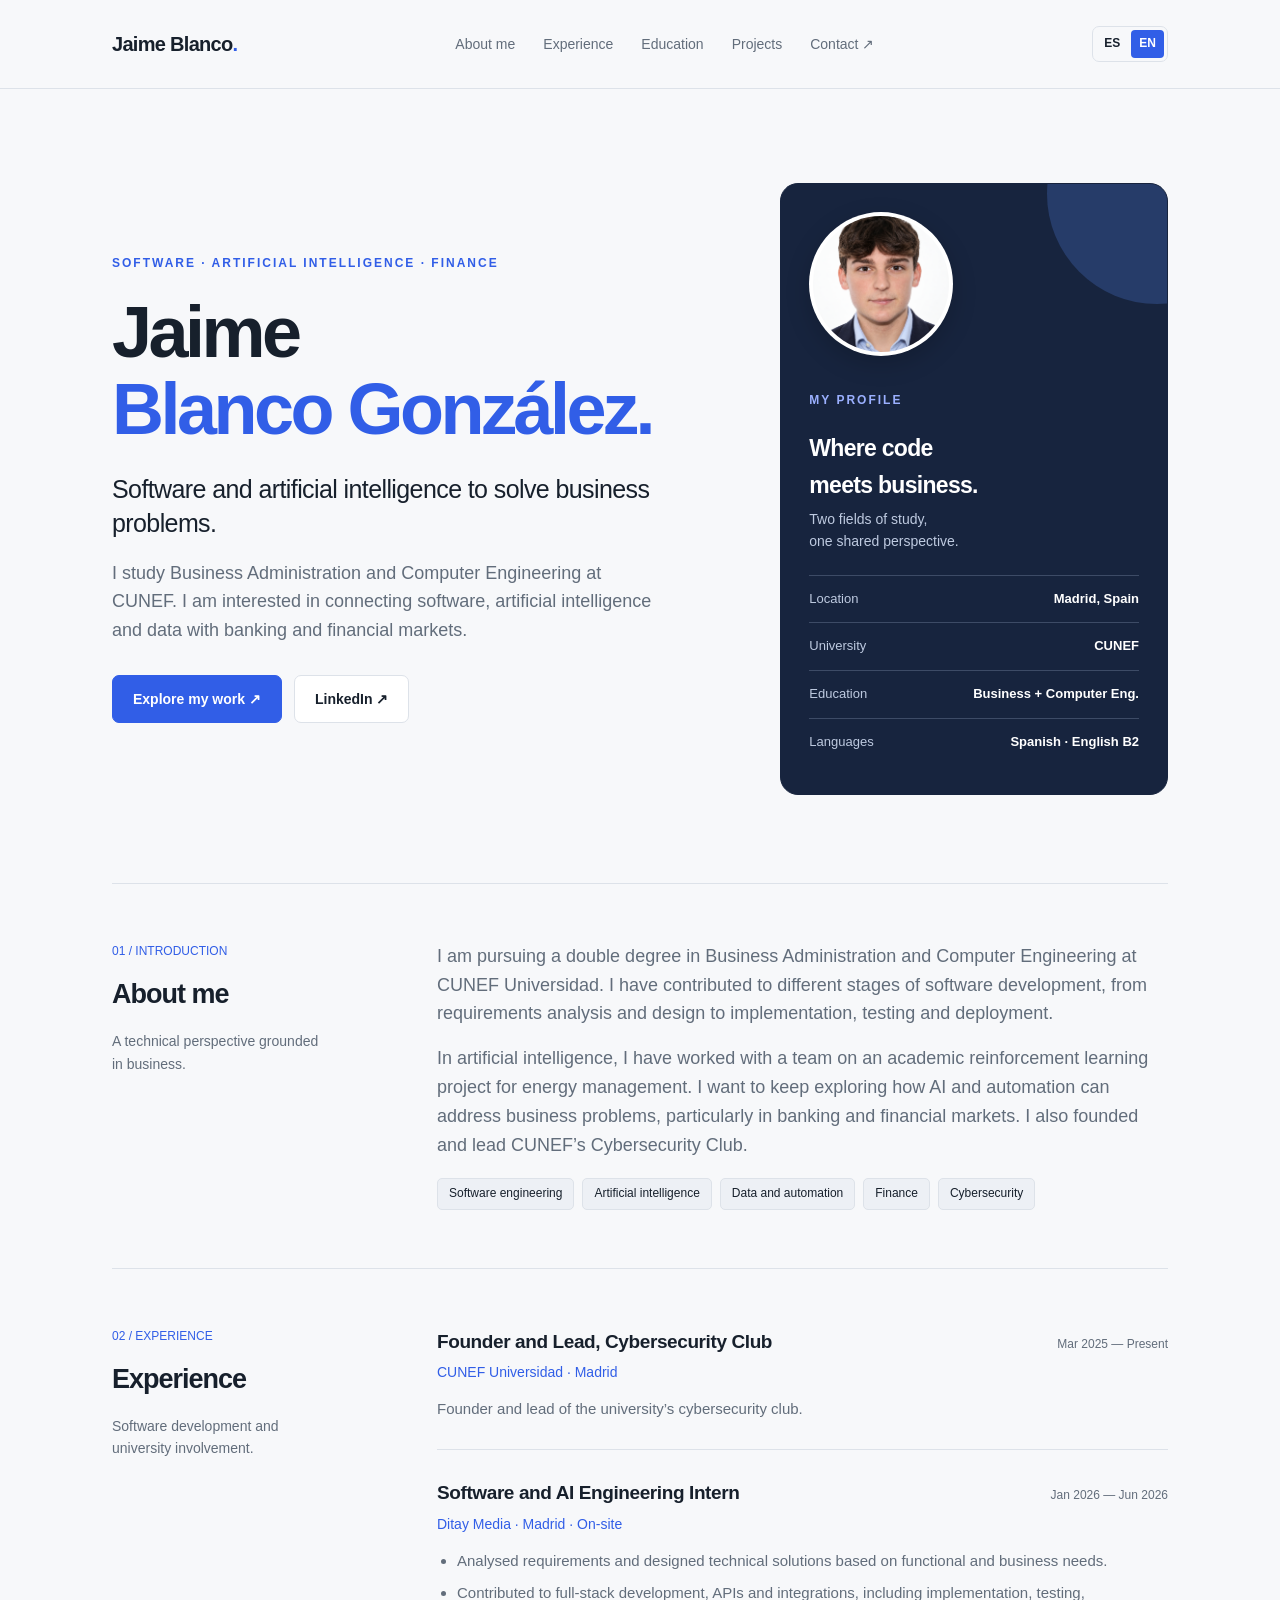
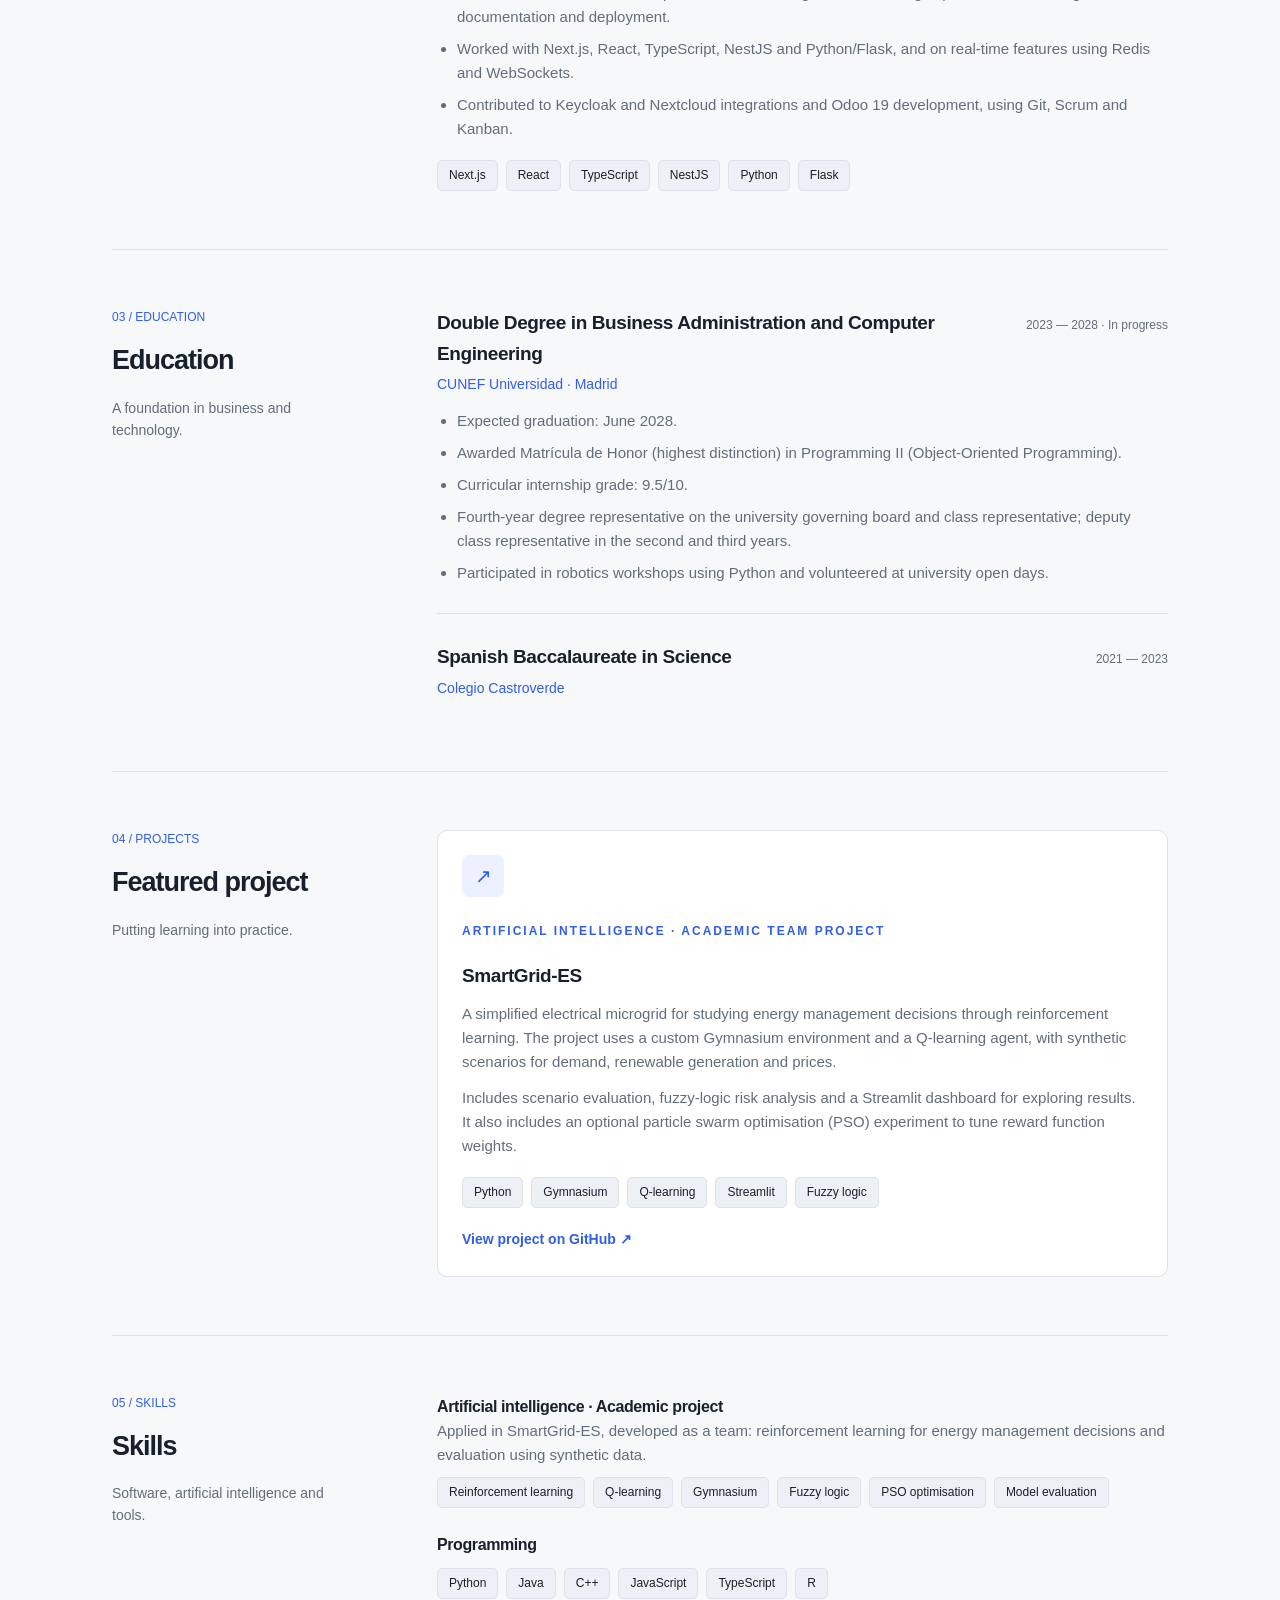
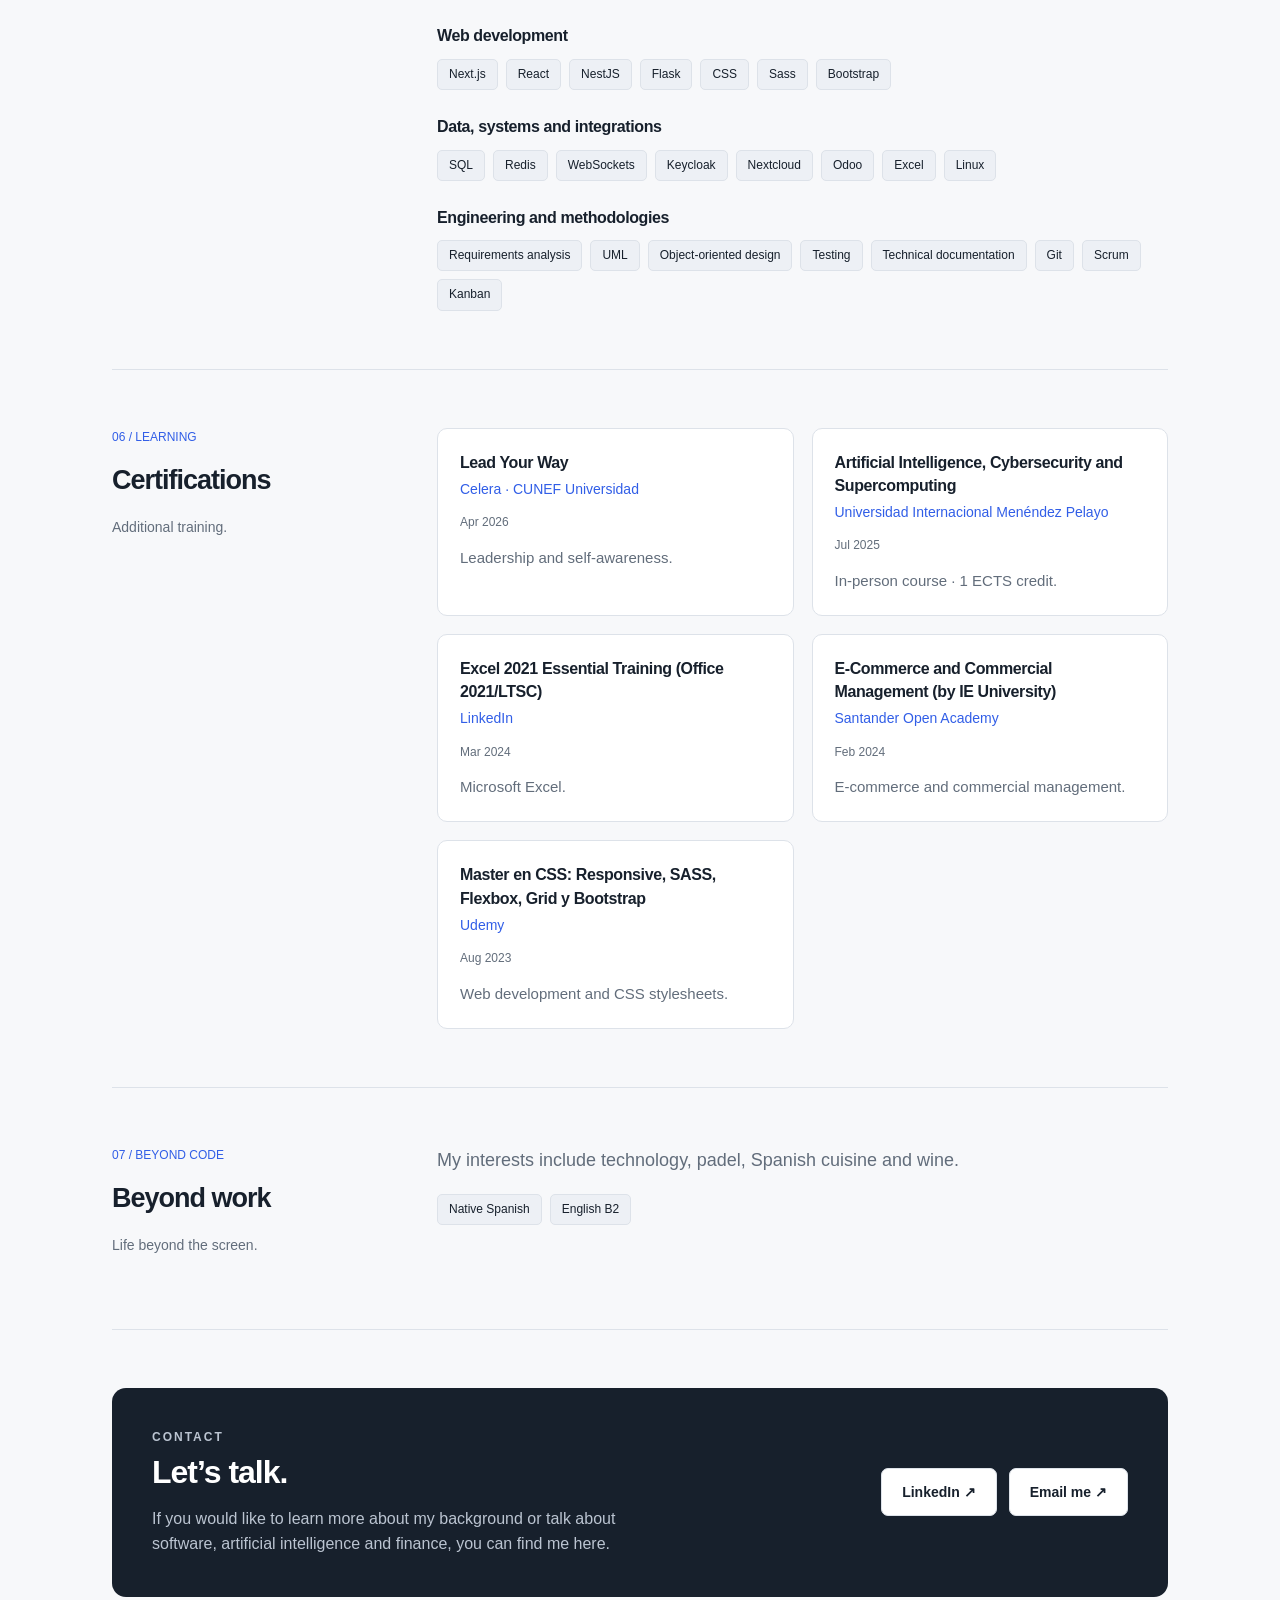
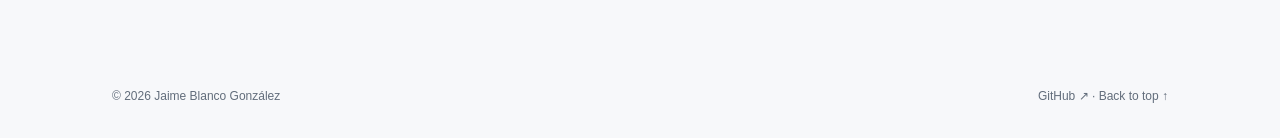
==== en/index.html @ 458c4f91 "Add complete English version and accessible language switch" ====
<!doctype html>
<html lang="en">
  <head>
    <meta charset="utf-8">
    <meta name="viewport" content="width=device-width, initial-scale=1">
    <title>
      Jaime Blanco González · Software, AI and Finance
    </title>
    <meta name="description" content="Jaime Blanco González’s portfolio. Business Administration and Computer Engineering at CUNEF, software experience and artificial intelligence projects.">
    <meta name="theme-color" content="#f7f8fa">
    <link rel="canonical" href="https://jaimeeblancoo.github.io/en/">
    <link rel="alternate" hreflang="es" href="https://jaimeeblancoo.github.io/">
    <link rel="alternate" hreflang="en" href="https://jaimeeblancoo.github.io/en/">
    <link rel="alternate" hreflang="x-default" href="https://jaimeeblancoo.github.io/">
    <link rel="icon" type="image/svg+xml" href="../resources/icons/favicon.svg">
    <meta property="og:type" content="website">
    <meta property="og:locale" content="en_GB">
    <meta property="og:locale:alternate" content="es_ES">
    <meta property="og:title" content="Jaime Blanco González · Software, AI and Finance">
    <meta property="og:description" content="Business Administration and Computer Engineering at CUNEF. Experience, education and projects.">
    <meta property="og:url" content="https://jaimeeblancoo.github.io/en/">
    <meta property="og:image" content="https://jaimeeblancoo.github.io/resources/images/social-preview-en.png">
    <meta property="og:image:width" content="1200">
    <meta property="og:image:height" content="630">
    <meta name="twitter:card" content="summary_large_image">
    <link rel="stylesheet" href="../src/css/styles.css">
    <link rel="stylesheet" href="../src/css/motion.css">
    <script type="module" src="../src/js/main.js">
    </script>
  </head>
  <body>
    <a class="skip" href="#contenido">Skip to content</a>
    <header>
      <div class="wrap nav">
        <a class="brand" href="#inicio">Jaime Blanco<span>.</span></a>
        <nav aria-label="Main navigation">
          <a href="#sobre-mi">About me</a>
          <a href="#experiencia">Experience</a>
          <a href="#educacion">Education</a>
          <a href="#proyectos">Projects</a>
          <a href="#contacto">Contact ↗</a>
        </nav>
        <div class="language-switch" role="group" aria-label="Page language">
          <a href="../" lang="es" hreflang="es" data-language-link aria-label="Español">ES</a>
          <a href="./" lang="en" hreflang="en" aria-current="page" aria-label="English">EN</a>
        </div>
      </div>
    </header>
    <main class="wrap" id="contenido">
      <div class="hero" id="inicio">
        <div>
          <p class="eyebrow">SOFTWARE · ARTIFICIAL INTELLIGENCE · FINANCE</p>
          <h1>Jaime<br><span>Blanco González.</span></h1>
          <p class="hero-subtitle">Software and artificial intelligence to solve business problems.</p>
          <p class="intro">I study Business Administration and Computer Engineering at CUNEF. I am interested in connecting software, artificial intelligence and data with banking and financial markets.</p>
          <div class="buttons">
            <a class="button primary" href="#proyectos">Explore my work ↗</a>
            <a class="button" href="https://www.linkedin.com/in/jaimeeblancoo/">LinkedIn ↗</a>
          </div>
        </div>
        <aside class="profile-card" aria-label="Profile summary">
          <img class="avatar profile-photo" src="../resources/images/jaime-blanco.png" alt="Portrait of Jaime Blanco González" width="144" height="144" decoding="async">
          <p class="eyebrow">MY PROFILE</p>
          <h2 class="card-heading">Where code<br>meets business.</h2>
          <p class="card-caption">Two fields of study,<br>one shared perspective.</p>
          <div class="card-row">
            <span>Location</span>
            <strong>Madrid, Spain</strong>
          </div>
          <div class="card-row">
            <span>University</span>
            <strong>CUNEF</strong>
          </div>
          <div class="card-row">
            <span>Education</span>
            <strong>Business + Computer Eng.</strong>
          </div>
          <div class="card-row">
            <span>Languages</span>
            <strong>Spanish · English B2</strong>
          </div>
        </aside>
      </div>
      <section id="sobre-mi">
        <div class="section-grid">
          <div>
            <span class="section-label">01 / INTRODUCTION</span>
            <h2>About me</h2>
            <p class="section-note">A technical perspective grounded in business.</p>
          </div>
          <div>
            <p class="body-copy">I am pursuing a double degree in Business Administration and Computer Engineering at CUNEF Universidad. I have contributed to different stages of software development, from requirements analysis and design to implementation, testing and deployment.</p>
            <p class="body-copy">In artificial intelligence, I have worked with a team on an academic reinforcement learning project for energy management. I want to keep exploring how AI and automation can address business problems, particularly in banking and financial markets. I also founded and lead CUNEF’s Cybersecurity Club.</p>
            <div class="tags">
              <span class="tag">Software engineering</span>
              <span class="tag">Artificial intelligence</span>
              <span class="tag">Data and automation</span>
              <span class="tag">Finance</span>
              <span class="tag">Cybersecurity</span>
            </div>
          </div>
        </div>
      </section>
      <section id="experiencia">
        <div class="section-grid">
          <div>
            <span class="section-label">02 / EXPERIENCE</span>
            <h2>Experience</h2>
            <p class="section-note">Software development and university involvement.</p>
          </div>
          <div>
            <article class="entry">
              <div class="entry-top">
                <h3>Founder and Lead, Cybersecurity Club</h3>
                <span class="date">Mar 2025 — Present</span>
              </div>
              <p class="company">CUNEF Universidad · Madrid</p>
              <p class="detail">Founder and lead of the university’s cybersecurity club.</p>
            </article>
            <article class="entry">
              <div class="entry-top">
                <h3>Software and AI Engineering Intern</h3>
                <span class="date">Jan 2026 — Jun 2026</span>
              </div>
              <p class="company">Ditay Media · Madrid · On-site</p>
              <ul class="bullet-list">
                <li>Analysed requirements and designed technical solutions based on functional and business needs.</li>
                <li>Contributed to full-stack development, APIs and integrations, including implementation, testing, documentation and deployment.</li>
                <li>Worked with Next.js, React, TypeScript, NestJS and Python/Flask, and on real-time features using Redis and WebSockets.</li>
                <li>Contributed to Keycloak and Nextcloud integrations and Odoo 19 development, using Git, Scrum and Kanban.</li>
              </ul>
              <div class="tags">
                <span class="tag">Next.js</span>
                <span class="tag">React</span>
                <span class="tag">TypeScript</span>
                <span class="tag">NestJS</span>
                <span class="tag">Python</span>
                <span class="tag">Flask</span>
              </div>
            </article>
          </div>
        </div>
      </section>
      <section id="educacion">
        <div class="section-grid">
          <div>
            <span class="section-label">03 / EDUCATION</span>
            <h2>Education</h2>
            <p class="section-note">A foundation in business and technology.</p>
          </div>
          <div>
            <article class="entry">
              <div class="entry-top">
                <h3>Double Degree in Business Administration and Computer Engineering</h3>
                <span class="date">2023 — 2028 · In progress</span>
              </div>
              <p class="company">CUNEF Universidad · Madrid</p>
              <ul class="bullet-list">
                <li>Expected graduation: June 2028.</li>
                <li>Awarded Matrícula de Honor (highest distinction) in Programming II (Object-Oriented Programming).</li>
                <li>Curricular internship grade: 9.5/10.</li>
                <li>Fourth-year degree representative on the university governing board and class representative; deputy class representative in the second and third years.</li>
                <li>Participated in robotics workshops using Python and volunteered at university open days.</li>
              </ul>
            </article>
            <article class="entry">
              <div class="entry-top">
                <h3>Spanish Baccalaureate in Science</h3>
                <span class="date">2021 — 2023</span>
              </div>
              <p class="company">Colegio Castroverde</p>
            </article>
          </div>
        </div>
      </section>
      <section id="proyectos">
        <div class="section-grid">
          <div>
            <span class="section-label">04 / PROJECTS</span>
            <h2>Featured project</h2>
            <p class="section-note">Putting learning into practice.</p>
          </div>
          <div>
            <div class="projects">
              <article class="project">
                <div class="project-icon" aria-hidden="true">
                  ↗
                </div>
                <p class="eyebrow">ARTIFICIAL INTELLIGENCE · ACADEMIC TEAM PROJECT</p>
                <h3>SmartGrid-ES</h3>
                <p class="detail">A simplified electrical microgrid for studying energy management decisions through reinforcement learning. The project uses a custom Gymnasium environment and a Q-learning agent, with synthetic scenarios for demand, renewable generation and prices.</p>
                <p class="detail detail-spaced">Includes scenario evaluation, fuzzy-logic risk analysis and a Streamlit dashboard for exploring results. It also includes an optional particle swarm optimisation (PSO) experiment to tune reward function weights.</p>
                <div class="tags">
                  <span class="tag">Python</span>
                  <span class="tag">Gymnasium</span>
                  <span class="tag">Q-learning</span>
                  <span class="tag">Streamlit</span>
                  <span class="tag">Fuzzy logic</span>
                </div>
                <a class="project-link" href="https://github.com/jaimeeblancoo/smartgrid-rl-es">View project on GitHub ↗</a>
              </article>
            </div>
          </div>
        </div>
      </section>
      <section id="competencias">
        <div class="section-grid">
          <div>
            <span class="section-label">05 / SKILLS</span>
            <h2>Skills</h2>
            <p class="section-note">Software, artificial intelligence and tools.</p>
          </div>
          <div>
            <div class="skill-group">
              <h3>Artificial intelligence · Academic project</h3>
              <p class="detail">Applied in SmartGrid-ES, developed as a team: reinforcement learning for energy management decisions and evaluation using synthetic data.</p>
              <div class="tags">
                <span class="tag">Reinforcement learning</span>
                <span class="tag">Q-learning</span>
                <span class="tag">Gymnasium</span>
                <span class="tag">Fuzzy logic</span>
                <span class="tag">PSO optimisation</span>
                <span class="tag">Model evaluation</span>
              </div>
            </div>
            <div class="skill-group">
              <h3>Programming</h3>
              <div class="tags">
                <span class="tag">Python</span>
                <span class="tag">Java</span>
                <span class="tag">C++</span>
                <span class="tag">JavaScript</span>
                <span class="tag">TypeScript</span>
                <span class="tag">R</span>
              </div>
            </div>
            <div class="skill-group">
              <h3>Web development</h3>
              <div class="tags">
                <span class="tag">Next.js</span>
                <span class="tag">React</span>
                <span class="tag">NestJS</span>
                <span class="tag">Flask</span>
                <span class="tag">CSS</span>
                <span class="tag">Sass</span>
                <span class="tag">Bootstrap</span>
              </div>
            </div>
            <div class="skill-group">
              <h3>Data, systems and integrations</h3>
              <div class="tags">
                <span class="tag">SQL</span>
                <span class="tag">Redis</span>
                <span class="tag">WebSockets</span>
                <span class="tag">Keycloak</span>
                <span class="tag">Nextcloud</span>
                <span class="tag">Odoo</span>
                <span class="tag">Excel</span>
                <span class="tag">Linux</span>
              </div>
            </div>
            <div class="skill-group">
              <h3>Engineering and methodologies</h3>
              <div class="tags">
                <span class="tag">Requirements analysis</span>
                <span class="tag">UML</span>
                <span class="tag">Object-oriented design</span>
                <span class="tag">Testing</span>
                <span class="tag">Technical documentation</span>
                <span class="tag">Git</span>
                <span class="tag">Scrum</span>
                <span class="tag">Kanban</span>
              </div>
            </div>
          </div>
        </div>
      </section>
      <section id="certificaciones">
        <div class="section-grid">
          <div>
            <span class="section-label">06 / LEARNING</span>
            <h2>Certifications</h2>
            <p class="section-note">Additional training.</p>
          </div>
          <div>
            <div class="cert-grid">
              <article class="cert">
                <h3>Lead Your Way</h3>
                <p class="company">Celera · CUNEF Universidad</p>
                <span class="date">Apr 2026</span>
                <p class="detail detail-spaced">Leadership and self-awareness.</p>
              </article>
              <article class="cert">
                <h3>Artificial Intelligence, Cybersecurity and Supercomputing</h3>
                <p class="company">Universidad Internacional Menéndez Pelayo</p>
                <span class="date">Jul 2025</span>
                <p class="detail detail-spaced">In-person course · 1 ECTS credit.</p>
              </article>
              <article class="cert">
                <h3>Excel 2021 Essential Training (Office 2021/LTSC)</h3>
                <p class="company">LinkedIn</p>
                <span class="date">Mar 2024</span>
                <p class="detail detail-spaced">Microsoft Excel.</p>
              </article>
              <article class="cert">
                <h3>E-Commerce and Commercial Management (by IE University)</h3>
                <p class="company">Santander Open Academy</p>
                <span class="date">Feb 2024</span>
                <p class="detail detail-spaced">E-commerce and commercial management.</p>
              </article>
              <article class="cert">
                <h3 lang="es">Master en CSS: Responsive, SASS, Flexbox, Grid y Bootstrap</h3>
                <p class="company">Udemy</p>
                <span class="date">Aug 2023</span>
                <p class="detail detail-spaced">Web development and CSS stylesheets.</p>
              </article>
            </div>
          </div>
        </div>
      </section>
      <section id="mas-sobre-mi">
        <div class="section-grid">
          <div>
            <span class="section-label">07 / BEYOND CODE</span>
            <h2>Beyond work</h2>
            <p class="section-note">Life beyond the screen.</p>
          </div>
          <div>
            <p class="body-copy">My interests include technology, padel, Spanish cuisine and wine.</p>
            <div class="tags">
              <span class="tag">Native Spanish</span>
              <span class="tag">English B2</span>
            </div>
          </div>
        </div>
      </section>
      <section id="contacto">
        <div class="contact">
          <div>
            <p class="eyebrow eyebrow-light">CONTACT</p>
            <h2>Let’s talk.</h2>
            <p>If you would like to learn more about my background or talk about software, artificial intelligence and finance, you can find me here.</p>
          </div>
          <div class="buttons">
            <a class="button" href="https://www.linkedin.com/in/jaimeeblancoo/">LinkedIn ↗</a>
            <a class="button" href="mailto:jaimeblancogonzalez2005@gmail.com">Email me ↗</a>
          </div>
        </div>
      </section>
    </main>
    <div class="wrap">
      <footer>
        <span>© 2026 Jaime Blanco González</span>
        <div>
          <a href="https://github.com/jaimeeblancoo">GitHub ↗</a>
          ·
          <a href="#inicio">Back to top ↑</a>
        </div>
      </footer>
    </div>
  </body>
</html>
---- src/css/styles.css ----
/* Base, layout, components and responsive styles. */
:root {
  --paper:#f7f8fa;
  --ink:#17202c;
  --muted:#626d7b;
  --line:#dde2e9;
  --accent:#315ee7;
  --white:#fff;
}
* {
  box-sizing:border-box;
}
html {
  scroll-behavior:smooth;
  scroll-padding-top:100px;
}
body {
  margin:0;
  background:var(--paper);
  color:var(--ink);
  font-family:Inter,Arial,sans-serif;
  line-height:1.6;
}
a {
  color:inherit;
  text-decoration:none;
}
a:focus-visible {
  outline:3px solid var(--accent);
  outline-offset:5px;
}
a:hover {
  color:var(--accent);
}
.wrap {
  max-width:1120px;
  padding:0 32px;
  margin:auto;
}
header {
  border-bottom:1px solid var(--line);
}
.nav {
  min-height:88px;
  display:flex;
  align-items:center;
  justify-content:space-between;
  gap:24px;
}
.brand {
  font-weight:800;
  letter-spacing:-.7px;
  font-size:20px;
}
.brand span {
  color:var(--accent);
}
nav {
  display:flex;
  gap:28px;
  font-size:14px;
  color:var(--muted);
}
.hero {
  display:grid;
  grid-template-columns:1.6fr 1fr;
  gap:70px;
  align-items:center;
  padding:94px 0 88px;
}
.eyebrow {
  font-size:12px;
  font-weight:700;
  letter-spacing:2px;
  text-transform:uppercase;
  color:var(--accent);
  margin:0 0 20px;
}
h1 {
  font-size:clamp(44px,6.3vw,78px);
  line-height:1.08;
  letter-spacing:-3.5px;
  margin:0 0 24px;
  font-weight:750;
}
h1 span {
  color:var(--accent);
}
.intro {
  font-size:18px;
  color:var(--muted);
  max-width:540px;
  margin-bottom:30px;
}
.buttons {
  display:flex;
  flex-wrap:wrap;
  gap:12px;
}
.button {
  padding:12px 20px;
  border-radius:7px;
  border:1px solid var(--line);
  background:var(--white);
  font-size:14px;
  font-weight:700;
}
.primary {
  background:var(--accent);
  color:white;
  border-color:var(--accent);
}
.primary:hover {
  background:#244ac0;
  color:white;
}
.profile-card {
  background:#e9edf9;
  border:1px solid #d8dfef;
  border-radius:18px;
  padding:28px;
  position:relative;
  overflow:hidden;
}
.profile-card:before {
  content:'';
  position:absolute;
  width:220px;
  height:220px;
  border-radius:50%;
  background:#dbe3fb;
  right:-100px;
  top:-100px;
}
.avatar {
  width:76px;
  height:76px;
  border-radius:50%;
  display:grid;
  place-items:center;
  background:var(--white);
  color:var(--accent);
  font-size:24px;
  font-weight:800;
  margin-bottom:45px;
  position:relative;
}
.card-heading {
  margin:0;
  font-size:23px;
  letter-spacing:-.7px;
}
.card-caption {
  margin:4px 0 22px;
  color:var(--muted);
  font-size:14px;
}
.card-row {
  border-top:1px solid #cdd5e8;
  padding:13px 0;
  font-size:13px;
  display:flex;
  justify-content:space-between;
  gap:16px;
}
.card-row span {
  color:var(--muted);
}
section {
  border-top:1px solid var(--line);
  padding:58px 0;
}
.section-grid {
  display:grid;
  grid-template-columns:260px 1fr;
  gap:65px;
}
h2 {
  font-size:27px;
  letter-spacing:-1px;
  margin:0 0 12px;
}
.section-label {
  font-size:12px;
  color:var(--accent);
  margin-bottom:12px;
  display:block;
}
.section-note {
  font-size:14px;
  color:var(--muted);
  max-width:220px;
}
.body-copy {
  font-size:18px;
  margin:0;
  color:var(--muted);
}
.entry {
  padding-bottom:28px;
  margin-bottom:28px;
  border-bottom:1px solid var(--line);
}
.entry:last-child {
  padding-bottom:0;
  margin-bottom:0;
  border:0;
}
.entry-top {
  display:flex;
  align-items:baseline;
  justify-content:space-between;
  gap:20px;
}
h3 {
  font-size:19px;
  letter-spacing:-.4px;
  margin:0;
}
.date {
  font-size:12px;
  color:var(--muted);
  white-space:nowrap;
}
.company {
  color:var(--accent);
  font-size:14px;
  margin:4px 0 14px;
}
.detail {
  color:var(--muted);
  font-size:15px;
  margin:0;
}
.tags {
  display:flex;
  flex-wrap:wrap;
  gap:8px;
  margin-top:19px;
}
.tag {
  background:#edf0f5;
  border:1px solid var(--line);
  font-size:12px;
  padding:5px 11px;
  border-radius:5px;
}
.projects {
  display:grid;
  grid-template-columns:1fr 1fr;
  gap:18px;
}
.project {
  border:1px solid var(--line);
  border-radius:10px;
  background:var(--white);
  padding:24px;
}
.project-icon {
  width:42px;
  height:42px;
  background:#edf1ff;
  color:var(--accent);
  border-radius:8px;
  display:grid;
  place-items:center;
  font-size:20px;
  margin-bottom:25px;
}
.project h3 {
  margin-bottom:10px;
}
.contact {
  background:var(--ink);
  color:white;
  border-radius:14px;
  padding:40px;
  display:flex;
  align-items:center;
  justify-content:space-between;
  gap:32px;
}
.contact h2 {
  font-size:32px;
  margin-bottom:8px;
}
.contact p {
  color:#bbc4d1;
  margin:0;
}
.contact .button {
  white-space:nowrap;
  color:var(--ink);
}
footer {
  display:flex;
  justify-content:space-between;
  gap:20px;
  color:var(--muted);
  font-size:12px;
  padding:32px 0;
}
.draft {
  font-size:13px;
  padding:12px 32px;
  text-align:center;
  background:#fff4d8;
  color:#675326;
  border-bottom:1px solid #efe1b9;
}
@media(max-width:800px) {
  .hero {
    gap:32px;
    padding:64px 0;
  }
  .section-grid {
    grid-template-columns:190px 1fr;
    gap:30px;
  }
  .wrap {
    padding:0 24px;
  }
  nav {
    gap:16px;
  }
  .contact {
    padding:28px;
  }
}
@media(max-width:600px) {
  .nav {
    align-items:flex-start;
    flex-direction:column;
    gap:14px;
    padding:20px 0;
  }
  nav {
    flex-wrap:wrap;
    gap:10px 20px;
    font-size:13px;
  }
  .hero {
    grid-template-columns:1fr;
    padding:48px 0;
    gap:36px;
  }
  h1 {
    letter-spacing:-2px;
  }
  .profile-card {
    padding:24px;
  }
  .avatar {
    margin-bottom:24px;
  }
  .section-grid {
    grid-template-columns:1fr;
    gap:24px;
  }
  section {
    padding:40px 0;
  }
  .section-note {
    max-width:none;
  }
  .projects {
    grid-template-columns:1fr;
  }
  .entry-top {
    flex-direction:column;
    gap:4px;
  }
  .contact {
    align-items:flex-start;
    flex-direction:column;
  }
  .contact h2 {
    font-size:27px;
  }
  footer {
    flex-direction:column;
    gap:6px;
  }
  .draft {
    padding:12px 20px;
  }
}
@media(prefers-reduced-motion:reduce) {
  html {
    scroll-behavior:auto;
  }
}
.skip {
  position:absolute;
  top:-60px;
  left:20px;
  background:white;
  padding:10px;
  z-index:9;
}
.skip:focus {
  top:10px;
}
.hero h1 {
  font-size:clamp(46px,6vw,72px);
}
.hero-subtitle {
  font-size:25px;
  line-height:1.35;
  letter-spacing:-.6px;
  margin:0 0 18px;
  max-width:540px;
}
.hero {
  gap:48px;
}
.profile-card {
  background:#17243e;
  color:white;
  border-color:#17243e;
}
.profile-card:before {
  background:#263c69;
}
.profile-card .card-caption,.profile-card .card-row span {
  color:#becae0;
}
.profile-card .card-row {
  border-color:#3d4b66;
}
.card-row strong {
  text-align:right;
}
.body-copy+.body-copy {
  margin-top:16px;
}
.bullet-list {
  padding-left:20px;
  color:var(--muted);
  font-size:15px;
  margin:14px 0 0;
}
.bullet-list li+li {
  margin-top:8px;
}
.skill-group+.skill-group {
  margin-top:24px;
}
.skill-group h3 {
  font-size:16px;
}
.skill-group .tags {
  margin-top:10px;
}
.project {
  grid-column:1/-1;
}
.project-link {
  display:inline-block;
  margin-top:20px;
  color:var(--accent);
  font-size:14px;
  font-weight:700;
}
.contact .buttons {
  flex-shrink:0;
}
.contact .button:hover {
  color:var(--accent);
}
.contact p {
  max-width:530px;
}
.cert-grid {
  display:grid;
  grid-template-columns:1fr 1fr;
  gap:18px;
}
.cert {
  padding:22px;
  border:1px solid var(--line);
  border-radius:10px;
  background:white;
}
.cert h3 {
  font-size:16px;
  line-height:1.45;
}
.cert .company {
  margin-bottom:8px;
}
.small-note {
  font-size:13px;
  color:var(--muted);
  margin-top:15px;
}
.highlight {
  color:var(--ink);
  font-weight:600;
}
.profile-card .eyebrow {
  color:#9bb0ff;
}
.profile-card .avatar {
  margin-bottom:35px;
}
.print-only {
  display:none;
}
@media(max-width:1000px) {
  nav {
    gap:16px;
    font-size:13px;
  }
  .contact {
    align-items:flex-start;
    flex-direction:column;
  }
}
@media(max-width:600px) {
  .cert-grid {
    grid-template-columns:1fr;
  }
  .hero-subtitle {
    font-size:23px;
  }
  .hero h1 {
    font-size:52px;
  }
  .wrap {
    padding:0 20px;
  }
  .contact .buttons {
    flex-wrap:wrap;
  }
  .profile-card .card-row {
    font-size:12px;
  }
}
@media print {
  header,.buttons,.skip {
    display:none;
  }
  body {
    background:white;
  }
  .hero {
    padding:20px 0;
  }
  .section-grid {
    grid-template-columns:180px 1fr;
    gap:20px;
  }
  section {
    padding:20px 0;
  }
  .entry,.cert,.project {
    break-inside:avoid;
  }
  .contact {
    background:white;
    color:#17202c;
    border:1px solid #dde2e9;
  }
  .contact p {
    color:#626d7b;
  }
}

.detail-spaced {
  margin-top: 12px;
}
.eyebrow-light {
  color: #9bb0ff;
}

/* Both languages share the same layout and assets. */
.nav {
  flex-wrap: wrap;
}
.brand {
  flex-shrink: 0;
}
.language-switch {
  display: inline-flex;
  flex-shrink: 0;
  padding: 3px;
  gap: 3px;
  border: 1px solid var(--line);
  border-radius: 7px;
  font-size: 12px;
  font-weight: 700;
}
.language-switch a {
  padding: 4px 8px;
  border-radius: 4px;
}
.language-switch a[aria-current="page"] {
  background: var(--accent);
  color: white;
}
@media (max-width: 1000px) {
  .nav {
    flex-direction: row;
    gap: 12px 24px;
    padding: 18px 0;
    align-items: center;
  }
  .language-switch {
    margin-left: auto;
  }
  .nav nav {
    order: 3;
    flex-basis: 100%;
    flex-wrap: wrap;
  }
}
---- src/css/motion.css ----
/* Motion enhances the page; the content stays readable without JavaScript. */
header {
  position: sticky;
  top: 0;
  z-index: 20;
  background: rgba(247, 248, 250, .94);
  backdrop-filter: blur(16px);
  transition: box-shadow .25s ease;
}
header.is-scrolled { box-shadow: 0 8px 26px rgba(23, 32, 44, .06); }
nav a { position: relative; padding: 5px 0; transition: color .2s ease; }
nav a::after {
  content: '';
  position: absolute;
  bottom: 0;
  left: 0;
  width: 100%;
  height: 2px;
  background: var(--accent);
  transform: scaleX(0);
  transform-origin: left;
  transition: transform .25s ease;
}
nav a[aria-current="location"] { color: var(--accent); }
nav a[aria-current="location"]::after { transform: scaleX(1); }
.reading-progress {
  position: fixed;
  inset: 0 0 auto;
  height: 3px;
  background: var(--accent);
  transform: scaleX(0);
  transform-origin: left;
  z-index: 30;
  pointer-events: none;
}
.button, .project, .cert, .tag {
  transition: transform .25s ease, box-shadow .25s ease, border-color .25s ease;
}
.button:active { transform: translateY(0); }
.back-to-top {
  position: fixed;
  right: 24px;
  bottom: 24px;
  z-index: 25;
  width: 46px;
  height: 46px;
  display: grid;
  place-items: center;
  background: var(--ink);
  color: white;
  border-radius: 50%;
  box-shadow: 0 5px 18px rgba(23, 32, 44, .18);
  font-size: 24px;
  transition: transform .2s ease, background .2s ease;
}
.back-to-top[hidden] { display: none; }
.back-to-top:hover { background: var(--accent); color: white; }
.skip { position: fixed; z-index: 40; }
@media (hover: hover) and (pointer: fine) {
  .button:hover { transform: translateY(-3px); box-shadow: 0 8px 18px rgba(49, 94, 231, .12); }
  .project:hover, .cert:hover { transform: translateY(-5px); border-color: #a6b7ef; box-shadow: 0 14px 30px rgba(23, 32, 44, .07); }
  .tag:hover { transform: translateY(-2px); border-color: #a6b7ef; }
  .back-to-top:hover { transform: translateY(-3px); }
}
@media (max-width: 600px) {
  .back-to-top { right: 14px; bottom: 14px; width: 42px; height: 42px; }
}
@media (prefers-reduced-motion: reduce) {
  html { scroll-behavior: auto; }
  *, *::before, *::after { transition: none !important; }
  .button:hover, .project:hover, .cert:hover, .tag:hover, .back-to-top:hover { transform: none; }
}
@media print {
  .reading-progress, .back-to-top { display: none; }
}

.profile-card .profile-photo { width: 144px; height: 144px; object-fit: cover; object-position: center 35%; border: 4px solid rgba(255,255,255,.9); box-shadow: 0 8px 24px rgba(0,0,0,.18); }
@media(max-width:600px) { .profile-card .profile-photo { width: 124px; height: 124px; } }
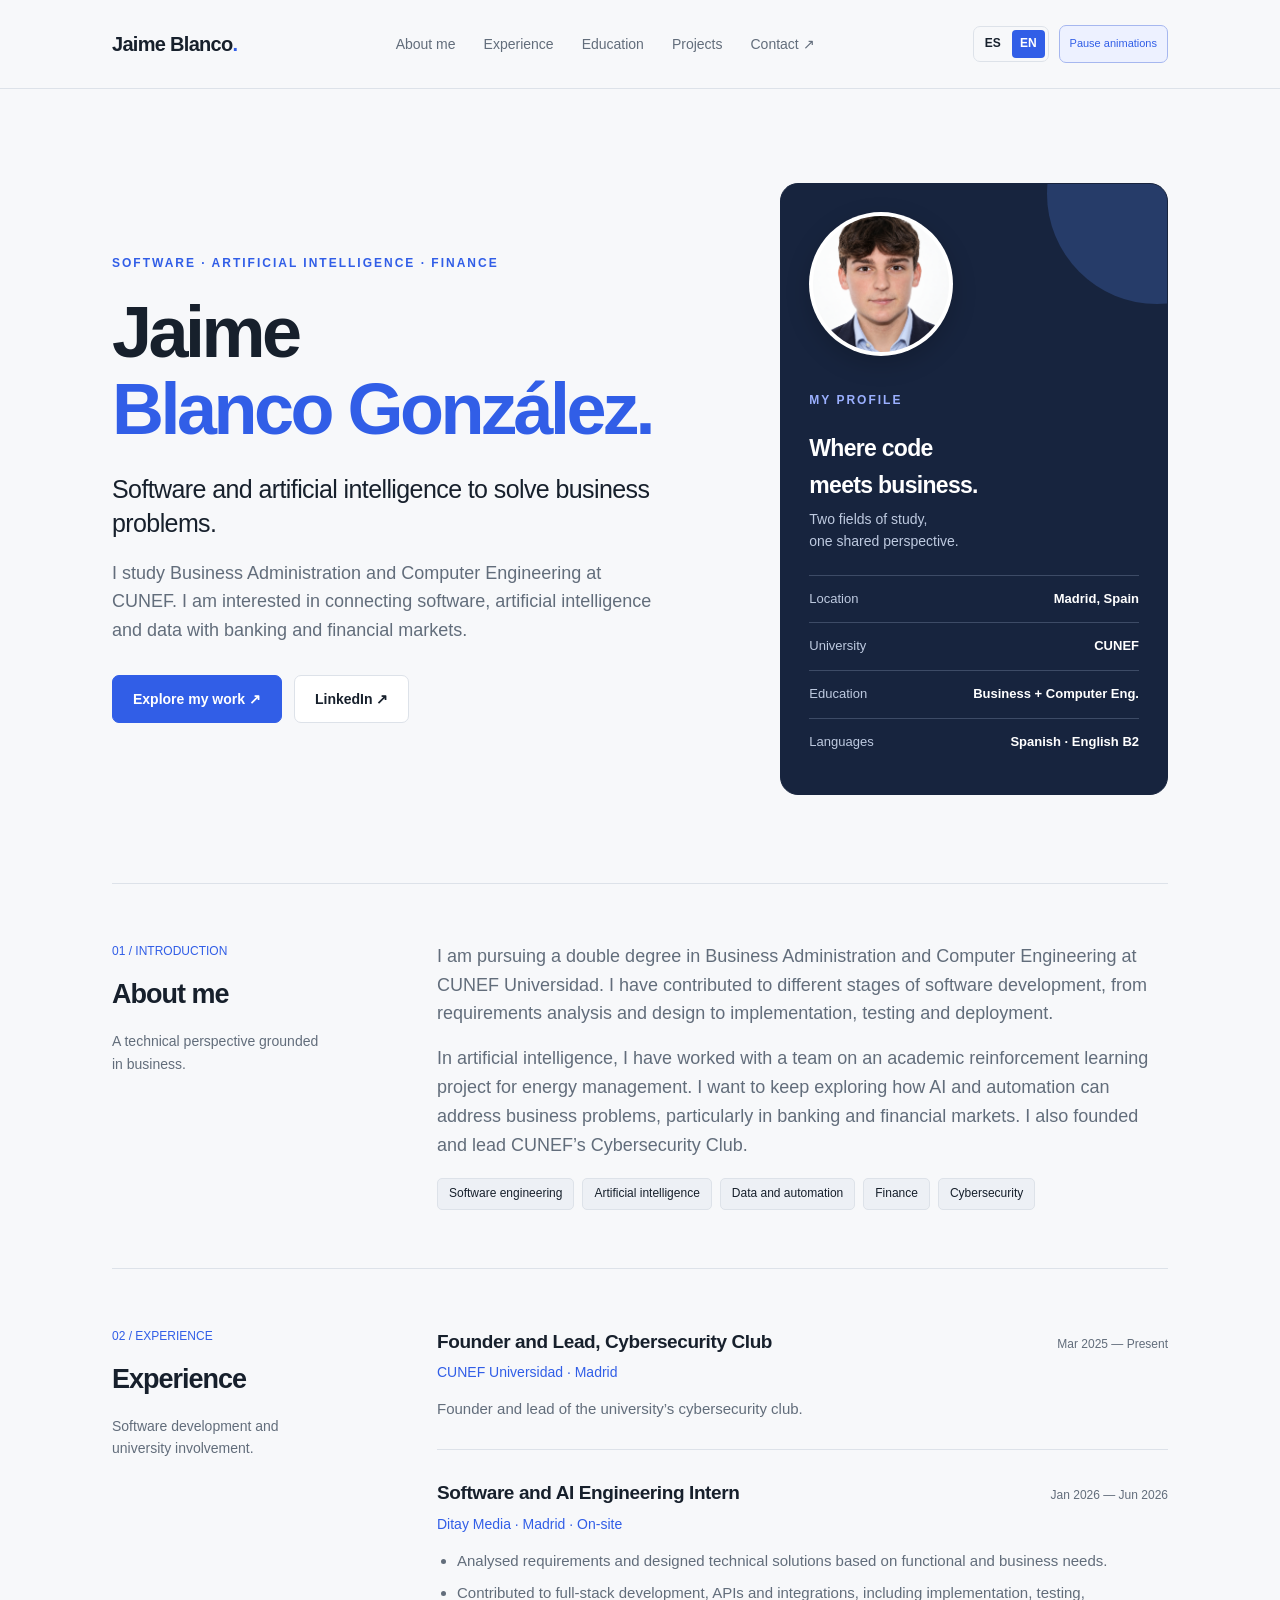
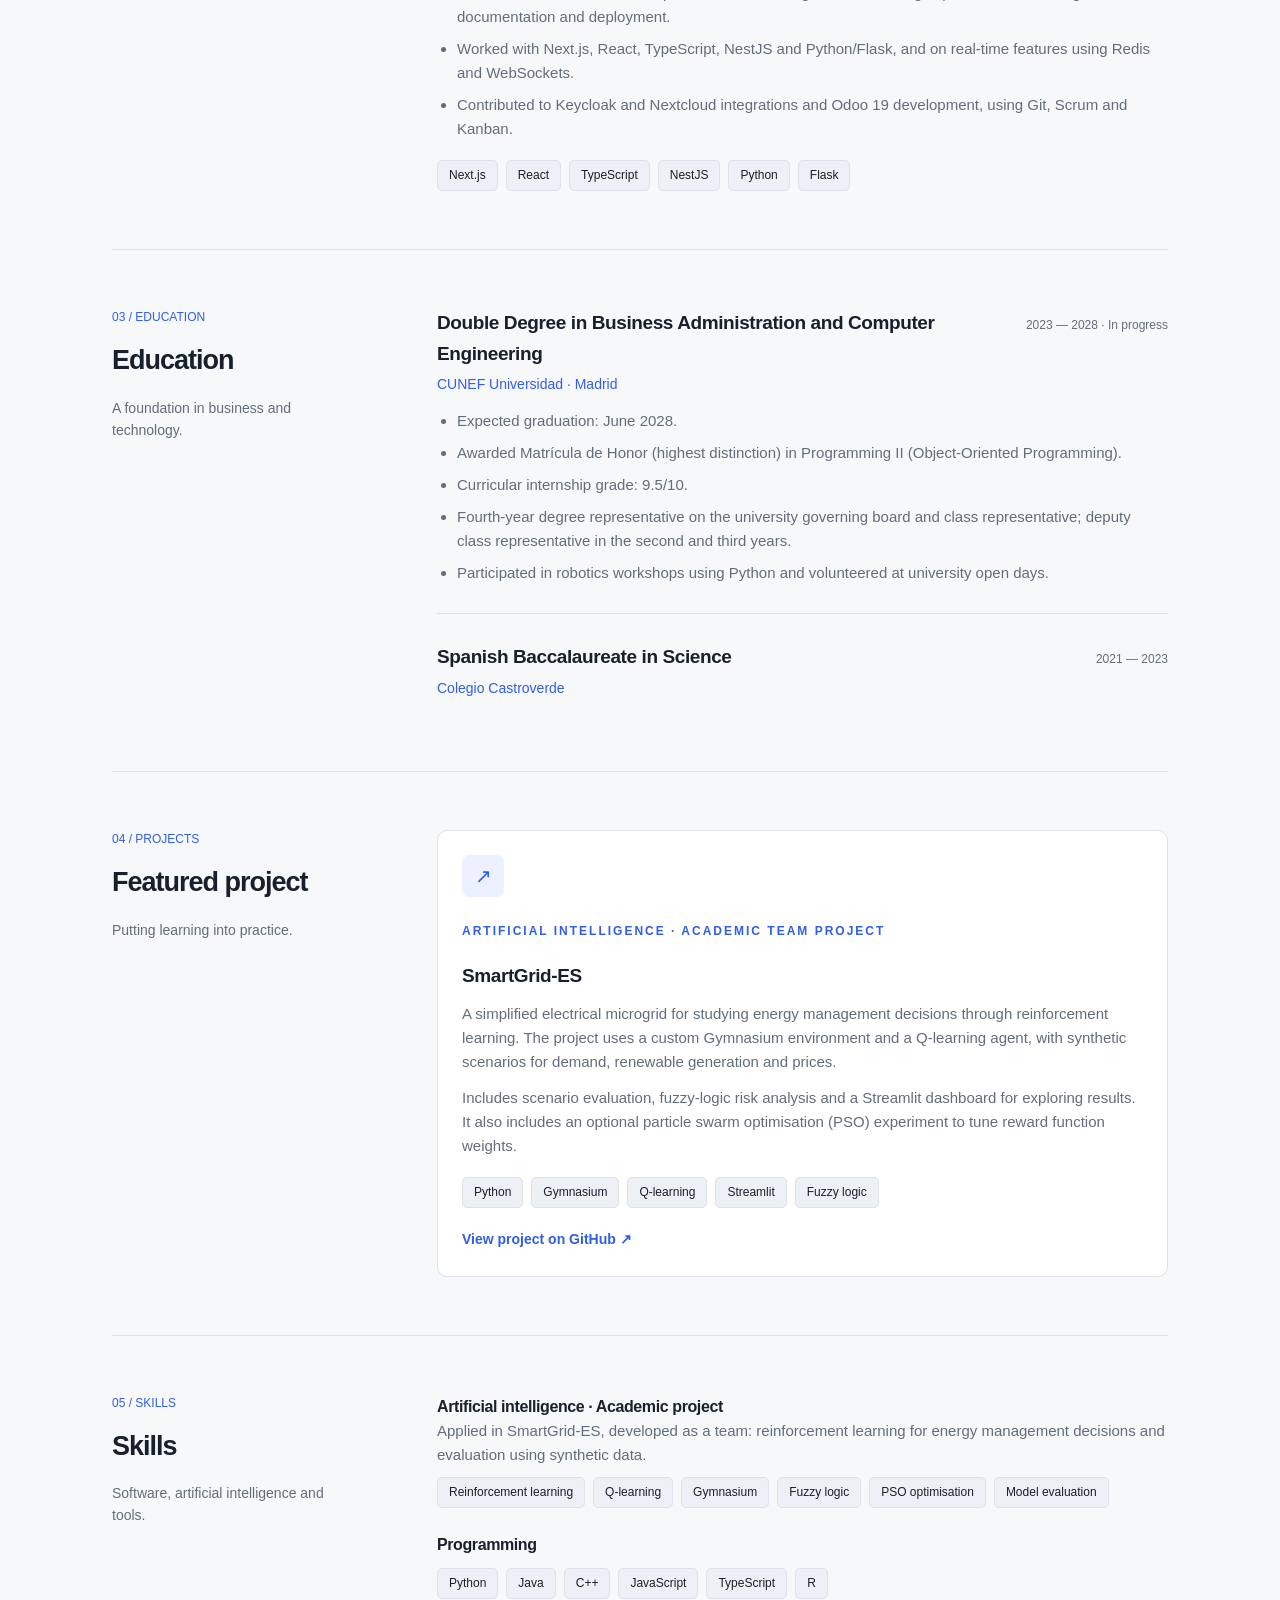
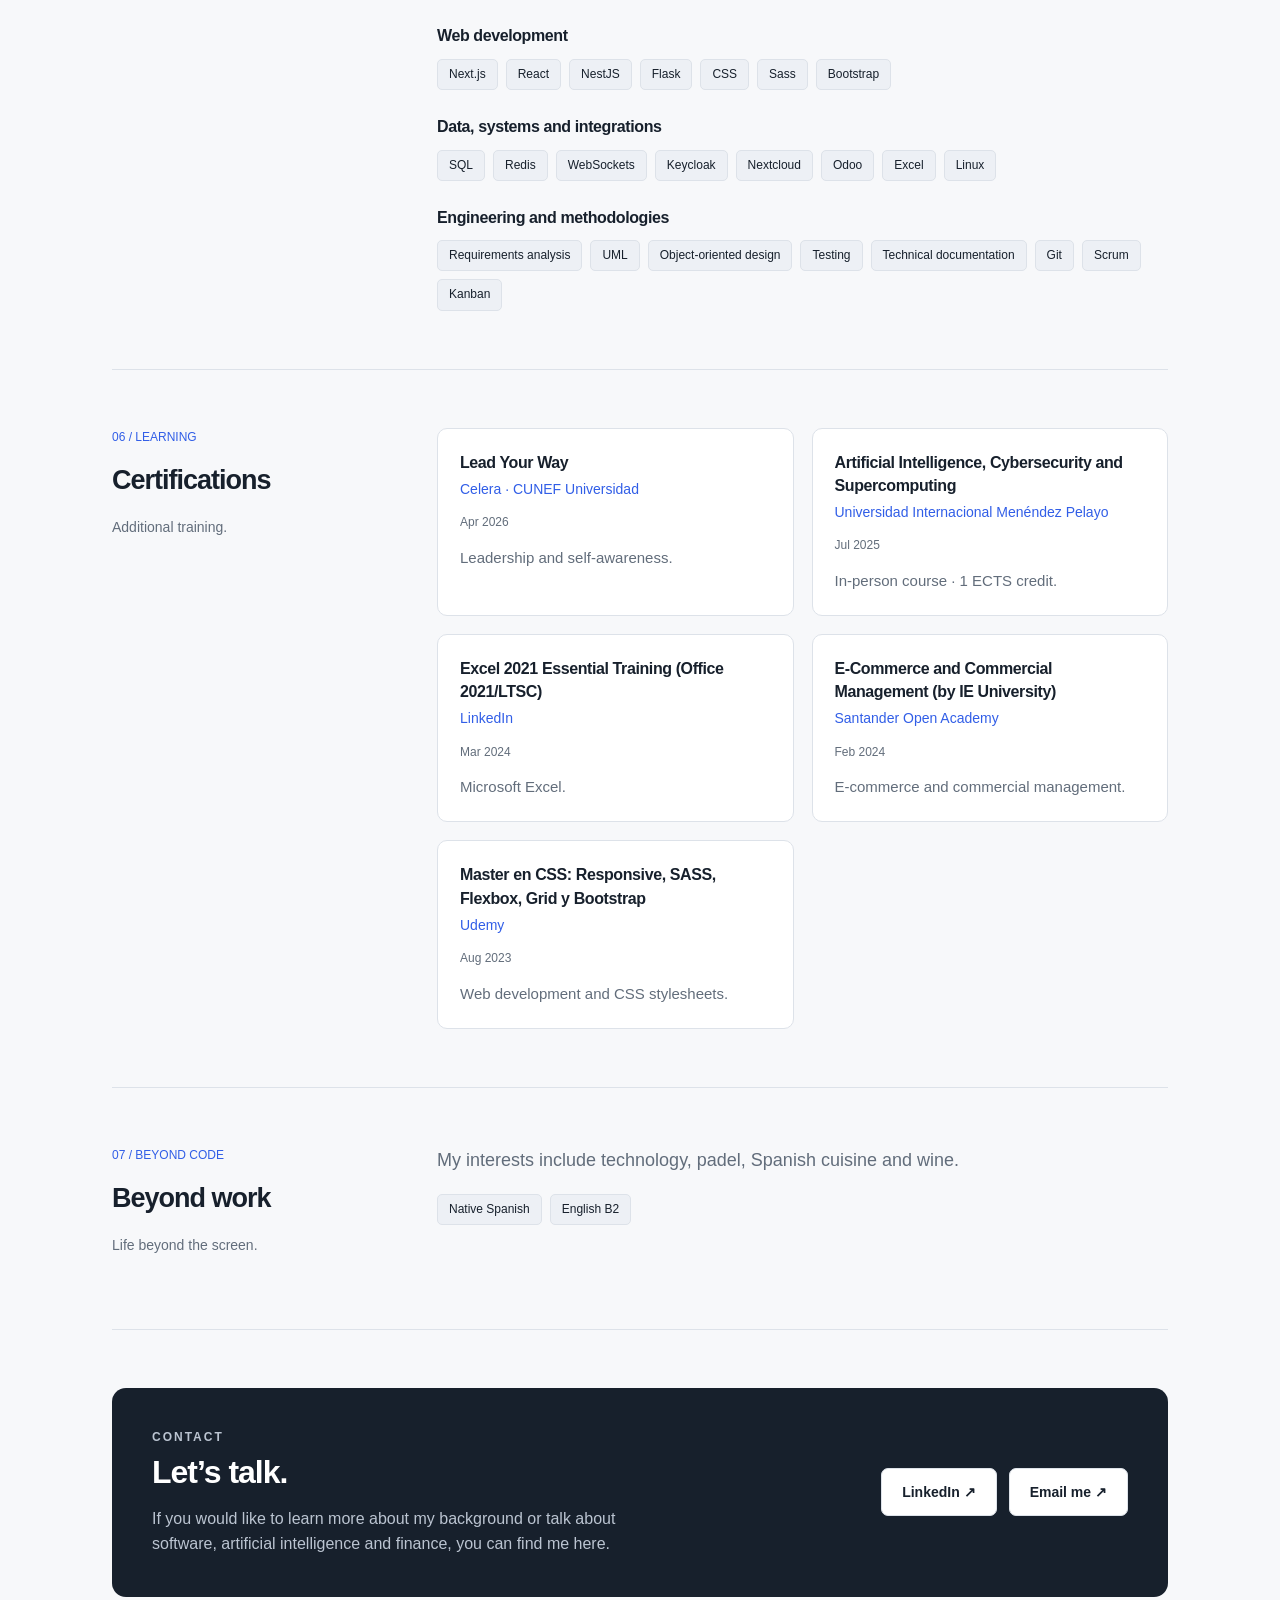
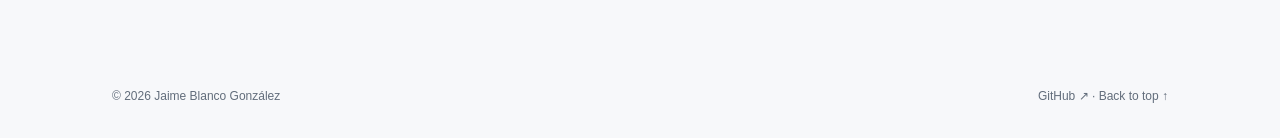
==== commit 9fa6fe98: "Open external links in new tabs in both languages" ====
--- a/en/index.html
+++ b/en/index.html
@@ -55,7 +55,7 @@
           <p class="intro">I study Business Administration and Computer Engineering at CUNEF. I am interested in connecting software, artificial intelligence and data with banking and financial markets.</p>
           <div class="buttons">
             <a class="button primary" href="#proyectos">Explore my work ↗</a>
-            <a class="button" href="https://www.linkedin.com/in/jaimeeblancoo/">LinkedIn ↗</a>
+            <a class="button" href="https://www.linkedin.com/in/jaimeeblancoo/" target="_blank" rel="noopener noreferrer">LinkedIn ↗</a>
           </div>
         </div>
         <aside class="profile-card" aria-label="Profile summary">
@@ -197,7 +197,7 @@
                   <span class="tag">Streamlit</span>
                   <span class="tag">Fuzzy logic</span>
                 </div>
-                <a class="project-link" href="https://github.com/jaimeeblancoo/smartgrid-rl-es">View project on GitHub ↗</a>
+                <a class="project-link" href="https://github.com/jaimeeblancoo/smartgrid-rl-es" target="_blank" rel="noopener noreferrer">View project on GitHub ↗</a>
               </article>
             </div>
           </div>
@@ -342,7 +342,7 @@
             <p>If you would like to learn more about my background or talk about software, artificial intelligence and finance, you can find me here.</p>
           </div>
           <div class="buttons">
-            <a class="button" href="https://www.linkedin.com/in/jaimeeblancoo/">LinkedIn ↗</a>
+            <a class="button" href="https://www.linkedin.com/in/jaimeeblancoo/" target="_blank" rel="noopener noreferrer">LinkedIn ↗</a>
             <a class="button" href="mailto:jaimeblancogonzalez2005@gmail.com">Email me ↗</a>
           </div>
         </div>
@@ -352,7 +352,7 @@
       <footer>
         <span>© 2026 Jaime Blanco González</span>
         <div>
-          <a href="https://github.com/jaimeeblancoo">GitHub ↗</a>
+          <a href="https://github.com/jaimeeblancoo" target="_blank" rel="noopener noreferrer">GitHub ↗</a>
           ·
           <a href="#inicio">Back to top ↑</a>
         </div>
--- a/src/css/motion.css
+++ b/src/css/motion.css
@@ -66,9 +66,9 @@
   .back-to-top { right: 14px; bottom: 14px; width: 42px; height: 42px; }
 }
 @media (prefers-reduced-motion: reduce) {
-  html { scroll-behavior: auto; }
-  *, *::before, *::after { transition: none !important; }
-  .button:hover, .project:hover, .cert:hover, .tag:hover, .back-to-top:hover { transform: none; }
+  html:not([data-motion="on"]) { scroll-behavior: auto; }
+  html:not([data-motion="on"]) *, html:not([data-motion="on"]) *::before, html:not([data-motion="on"]) *::after { transition: none !important; }
+  html:not([data-motion="on"]) :is(.button, .project, .cert, .tag, .back-to-top):hover { transform: none; }
 }
 @media print {
   .reading-progress, .back-to-top { display: none; }
@@ -76,3 +76,14 @@
 
 .profile-card .profile-photo { width: 144px; height: 144px; object-fit: cover; object-position: center 35%; border: 4px solid rgba(255,255,255,.9); box-shadow: 0 8px 24px rgba(0,0,0,.18); }
 @media(max-width:600px) { .profile-card .profile-photo { width: 124px; height: 124px; } }
+
+html[data-motion="on"] { scroll-behavior: smooth; }
+html[data-motion="off"] { scroll-behavior: auto; }
+html[data-motion="off"] *, html[data-motion="off"] *::before, html[data-motion="off"] *::after { transition: none !important; }
+html[data-motion="off"] :is(.button, .project, .cert, .tag, .back-to-top):hover { transform: none; }
+.header-tools { display: flex; align-items: center; gap: 10px; }
+.motion-toggle { border: 1px solid var(--line); border-radius: 7px; padding: 9px 10px; font: inherit; font-size: 11px; cursor: pointer; background: white; color: var(--ink); white-space: nowrap; }
+.motion-toggle[aria-pressed="true"] { border-color: #a6b7ef; color: var(--accent); background: #edf1ff; }
+.motion-toggle:focus-visible { outline: 3px solid var(--accent); outline-offset: 3px; }
+@media (max-width: 1000px) { .header-tools { margin-left: auto; } .header-tools .language-switch { margin-left: 0; } }
+@media (max-width: 600px) { .header-tools { width: 100%; margin-left: 0; } }
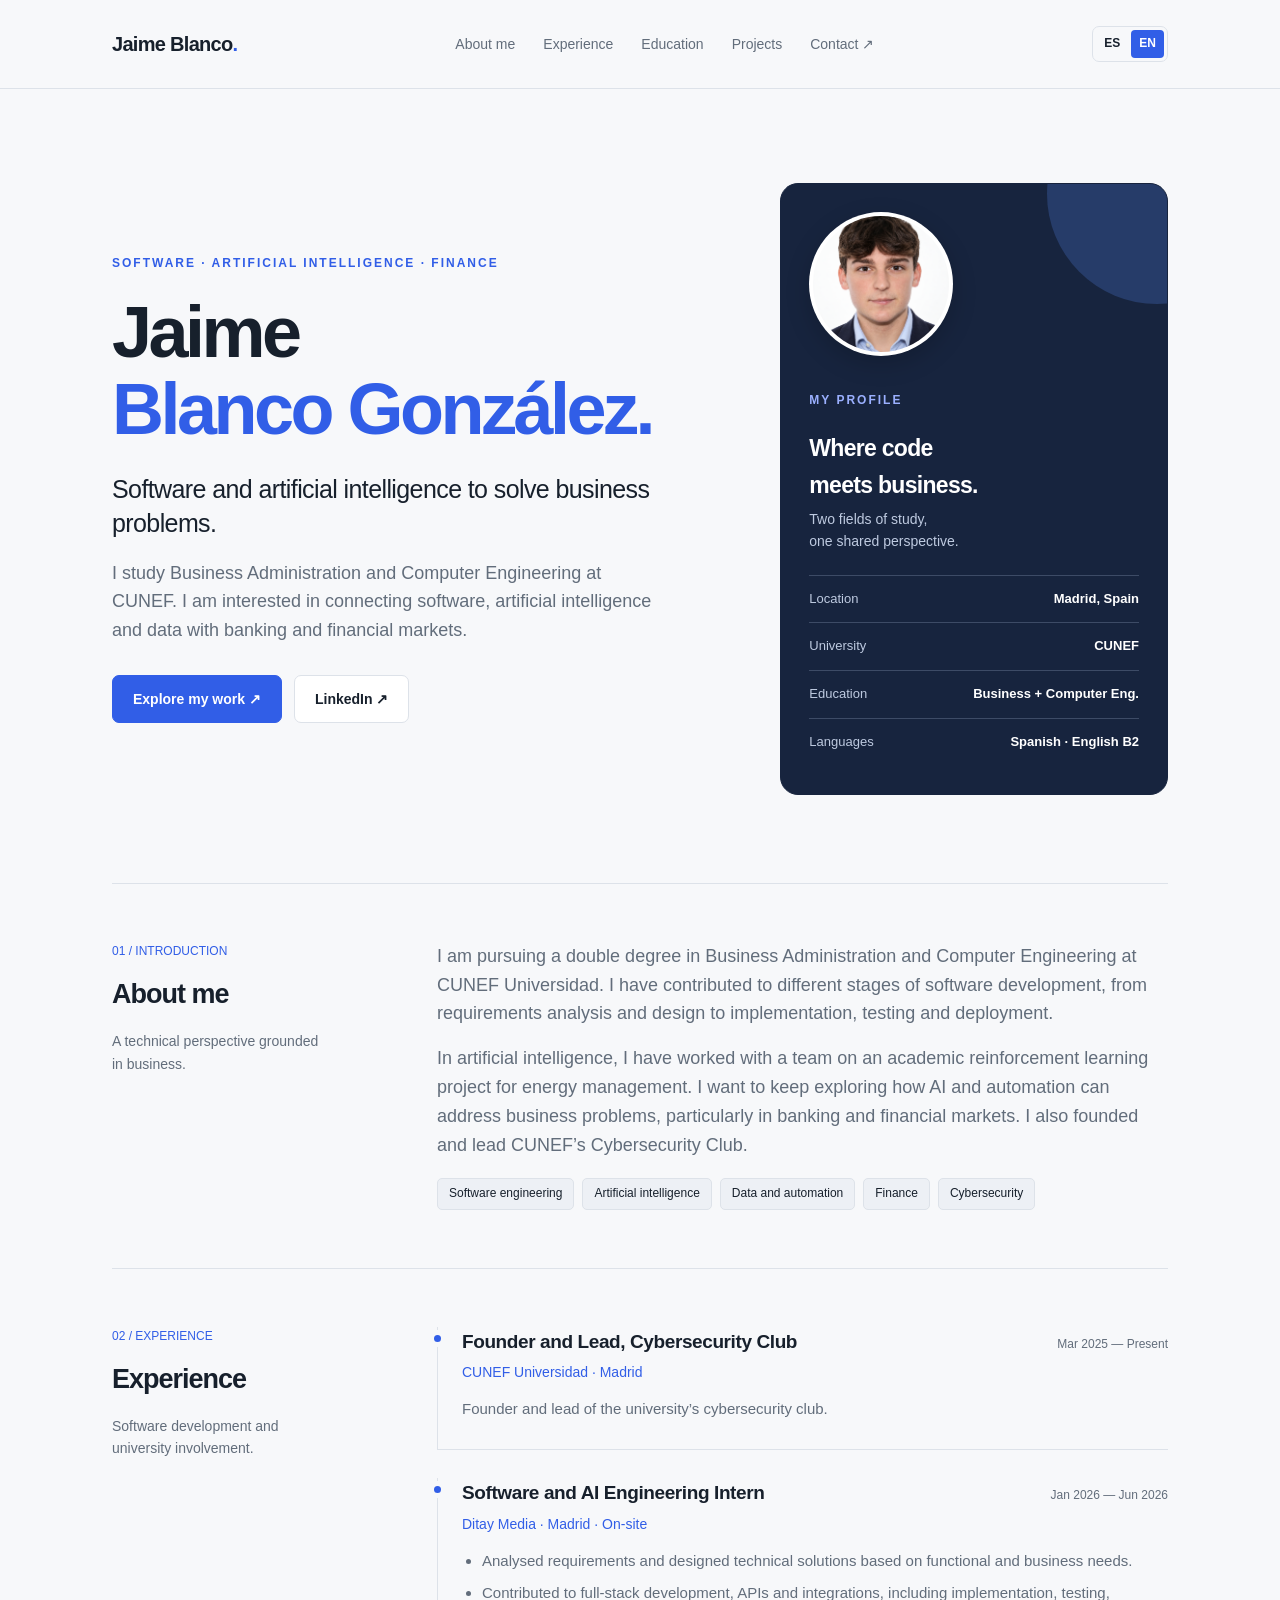
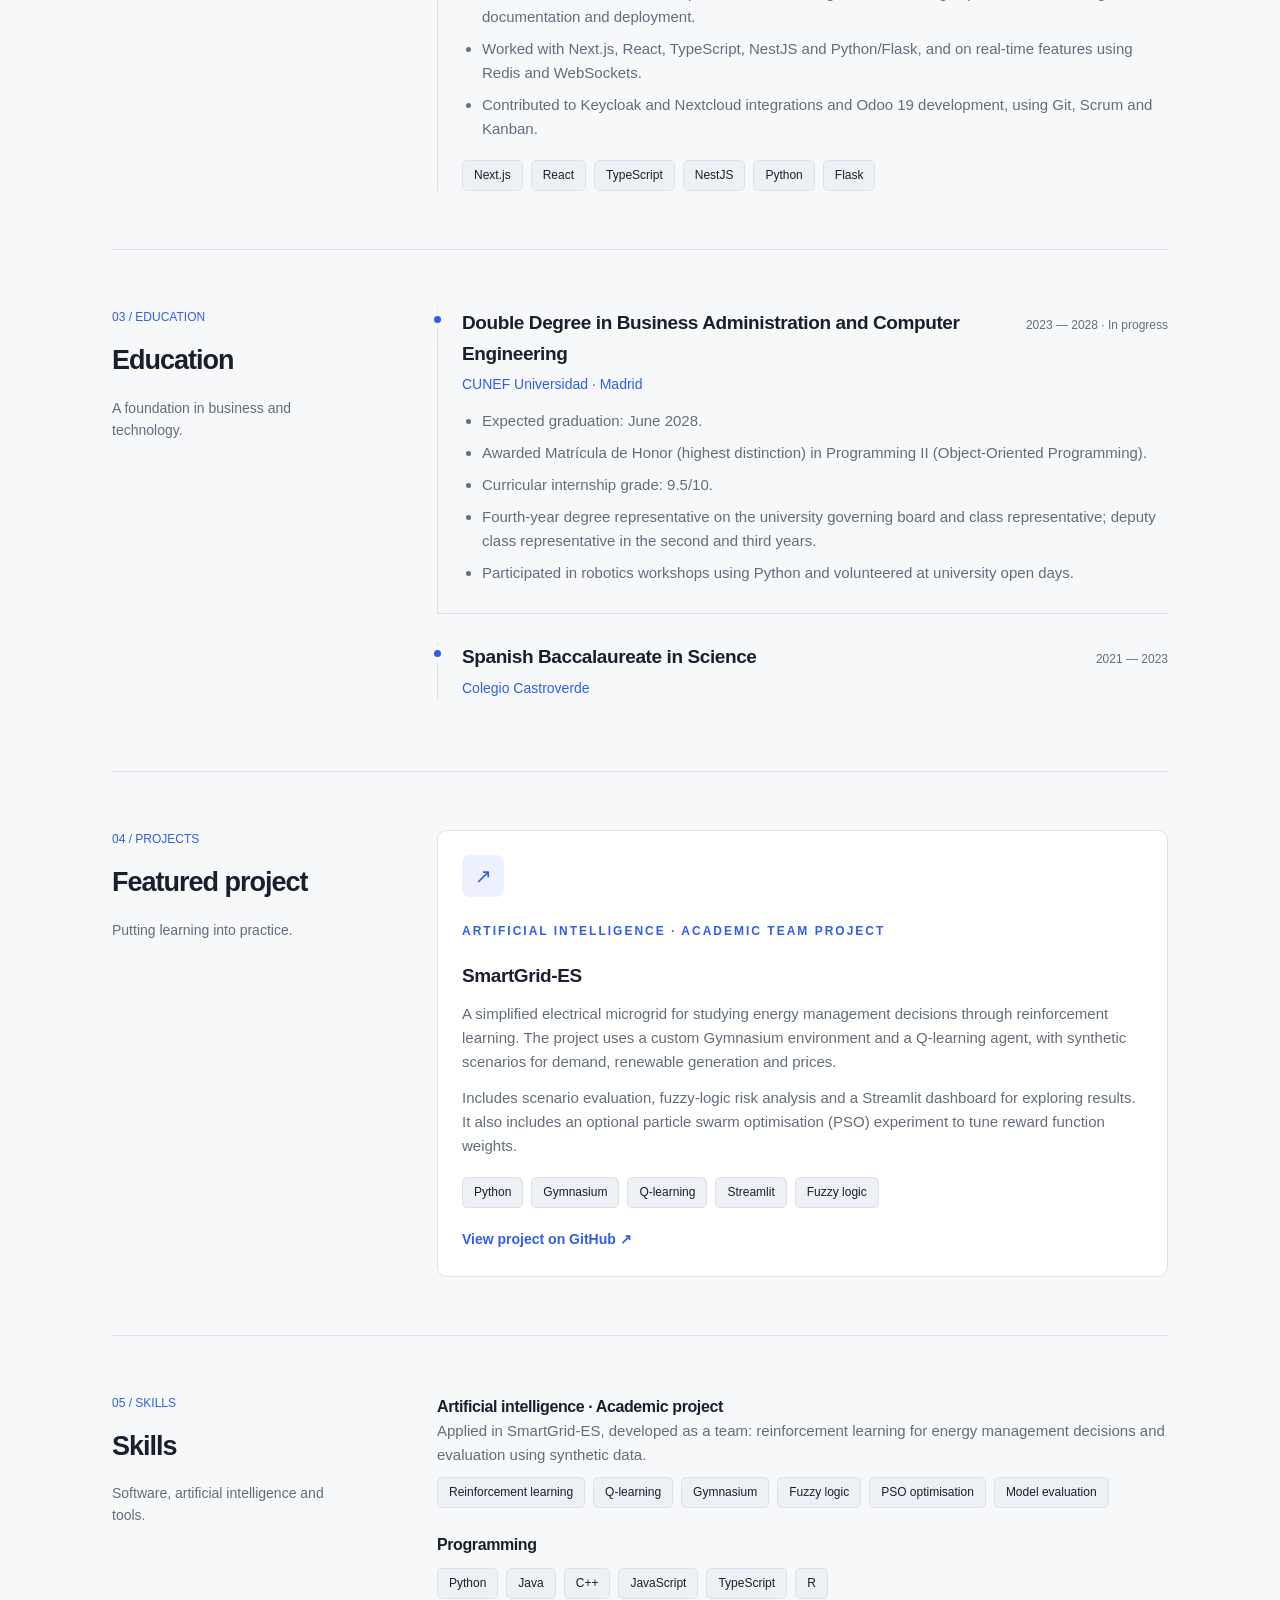
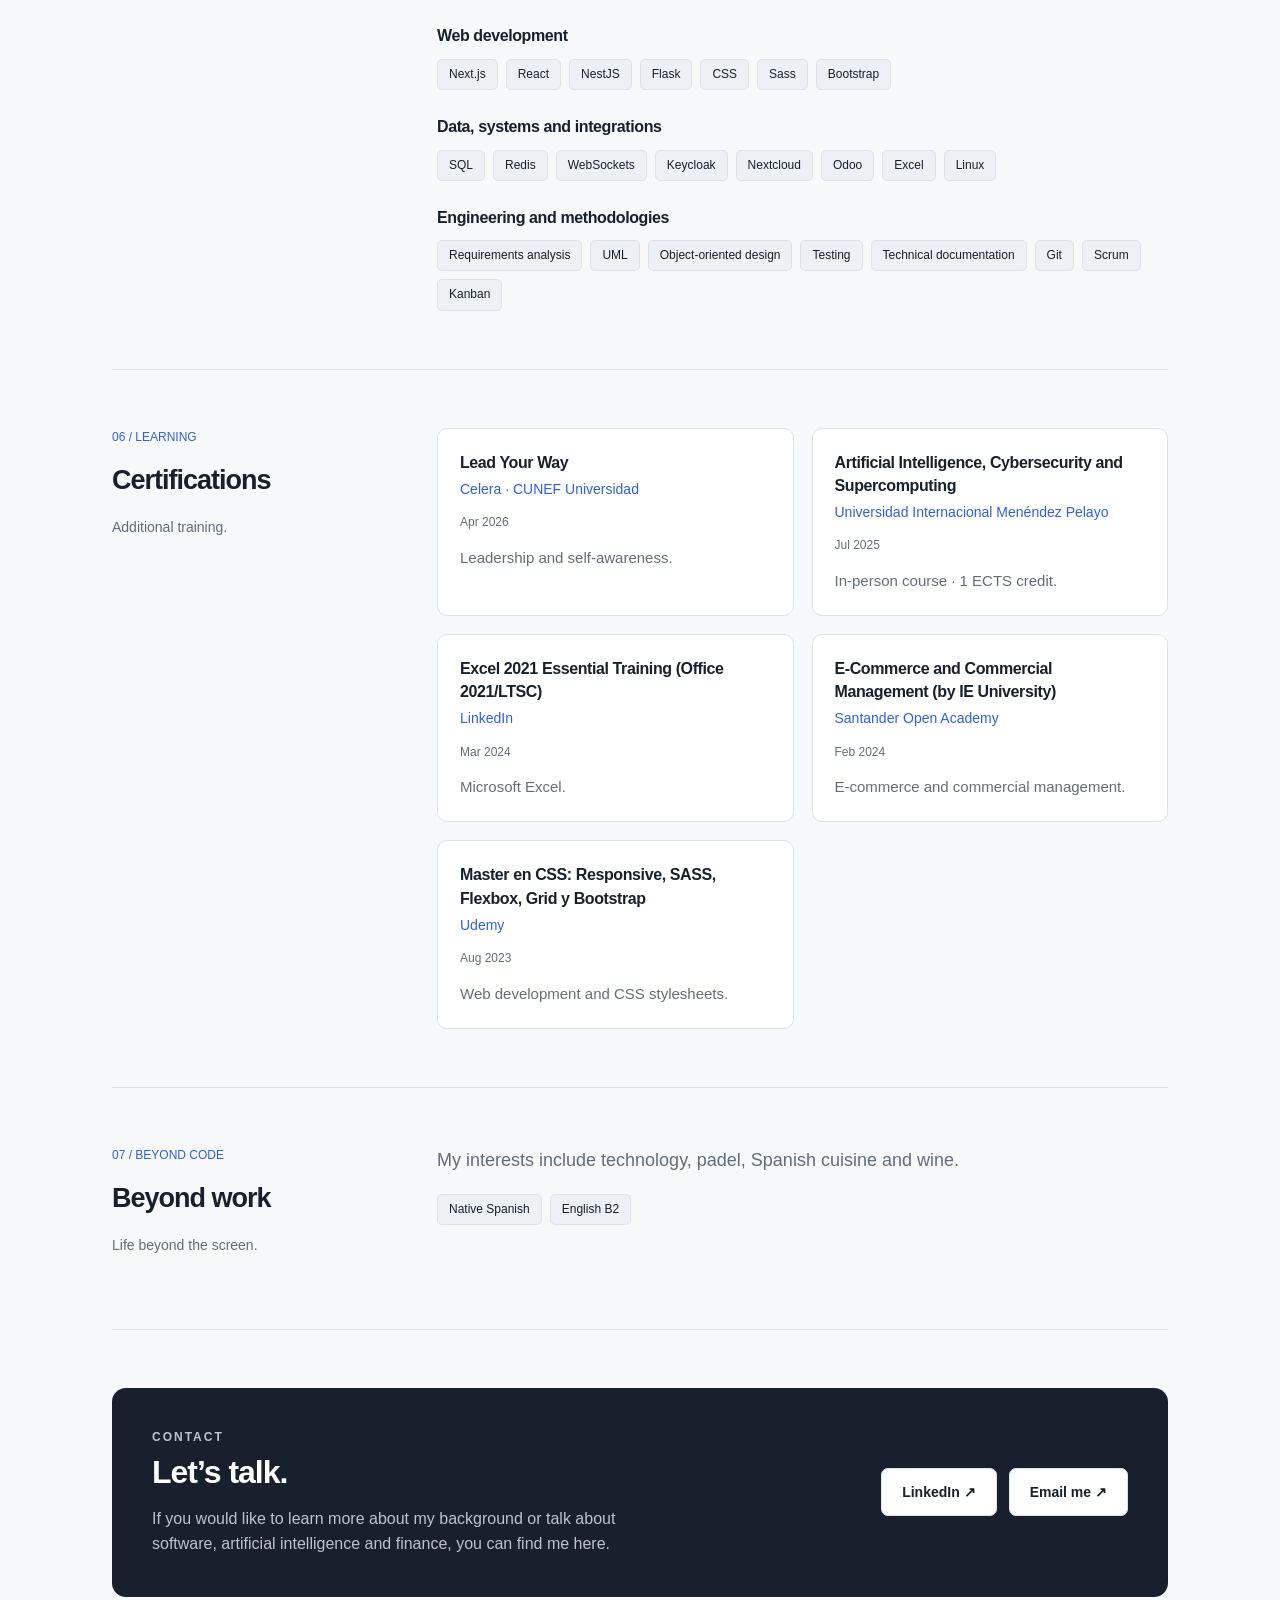
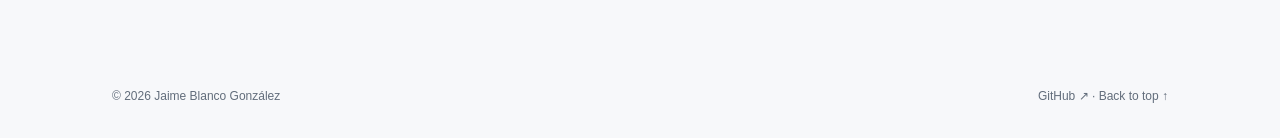
==== commit a8e69821: "Polish automatic motion and portfolio reading layout" ====
--- a/en/index.html
+++ b/en/index.html
@@ -59,7 +59,7 @@
           </div>
         </div>
         <aside class="profile-card" aria-label="Profile summary">
-          <img class="avatar profile-photo" src="../resources/images/jaime-blanco.png" alt="Portrait of Jaime Blanco González" width="144" height="144" decoding="async">
+          <img class="avatar profile-photo" src="../resources/images/jaime-blanco.png" alt="Portrait of Jaime Blanco González" width="144" height="144" decoding="async" fetchpriority="high">
           <p class="eyebrow">MY PROFILE</p>
           <h2 class="card-heading">Where code<br>meets business.</h2>
           <p class="card-caption">Two fields of study,<br>one shared perspective.</p>
--- a/src/css/motion.css
+++ b/src/css/motion.css
@@ -66,9 +66,9 @@
   .back-to-top { right: 14px; bottom: 14px; width: 42px; height: 42px; }
 }
 @media (prefers-reduced-motion: reduce) {
-  html:not([data-motion="on"]) { scroll-behavior: auto; }
-  html:not([data-motion="on"]) *, html:not([data-motion="on"]) *::before, html:not([data-motion="on"]) *::after { transition: none !important; }
-  html:not([data-motion="on"]) :is(.button, .project, .cert, .tag, .back-to-top):hover { transform: none; }
+  html { scroll-behavior: auto; }
+  *, *::before, *::after { transition: none !important; }
+  :is(.button, .project, .cert, .tag, .back-to-top):hover { transform: none; }
 }
 @media print {
   .reading-progress, .back-to-top { display: none; }
@@ -77,13 +77,32 @@
 .profile-card .profile-photo { width: 144px; height: 144px; object-fit: cover; object-position: center 35%; border: 4px solid rgba(255,255,255,.9); box-shadow: 0 8px 24px rgba(0,0,0,.18); }
 @media(max-width:600px) { .profile-card .profile-photo { width: 124px; height: 124px; } }
 
-html[data-motion="on"] { scroll-behavior: smooth; }
-html[data-motion="off"] { scroll-behavior: auto; }
-html[data-motion="off"] *, html[data-motion="off"] *::before, html[data-motion="off"] *::after { transition: none !important; }
-html[data-motion="off"] :is(.button, .project, .cert, .tag, .back-to-top):hover { transform: none; }
-.header-tools { display: flex; align-items: center; gap: 10px; }
-.motion-toggle { border: 1px solid var(--line); border-radius: 7px; padding: 9px 10px; font: inherit; font-size: 11px; cursor: pointer; background: white; color: var(--ink); white-space: nowrap; }
-.motion-toggle[aria-pressed="true"] { border-color: #a6b7ef; color: var(--accent); background: #edf1ff; }
-.motion-toggle:focus-visible { outline: 3px solid var(--accent); outline-offset: 3px; }
-@media (max-width: 1000px) { .header-tools { margin-left: auto; } .header-tools .language-switch { margin-left: 0; } }
-@media (max-width: 600px) { .header-tools { width: 100%; margin-left: 0; } }
+/* Reading hierarchy: headings stay beside the longer content on desktop. */
+@media (min-width: 1001px) {
+  .section-grid > div:first-child {
+    position: sticky;
+    top: calc(var(--header-height, 88px) + 32px);
+    align-self: start;
+  }
+}
+#experiencia .entry, #educacion .entry {
+  position: relative;
+  padding-left: 24px;
+  border-left: 1px solid var(--line);
+}
+#experiencia .entry::before, #educacion .entry::before {
+  content: '';
+  position: absolute;
+  top: 8px;
+  left: -4px;
+  width: 7px;
+  height: 7px;
+  border-radius: 50%;
+  background: var(--accent);
+  box-shadow: 0 0 0 5px var(--paper);
+}
+.project-icon { transition: background .2s ease, color .2s ease; }
+.project:hover .project-icon { background: var(--accent); color: white; }
+@media print {
+  .section-grid > div:first-child { position: static; }
+}
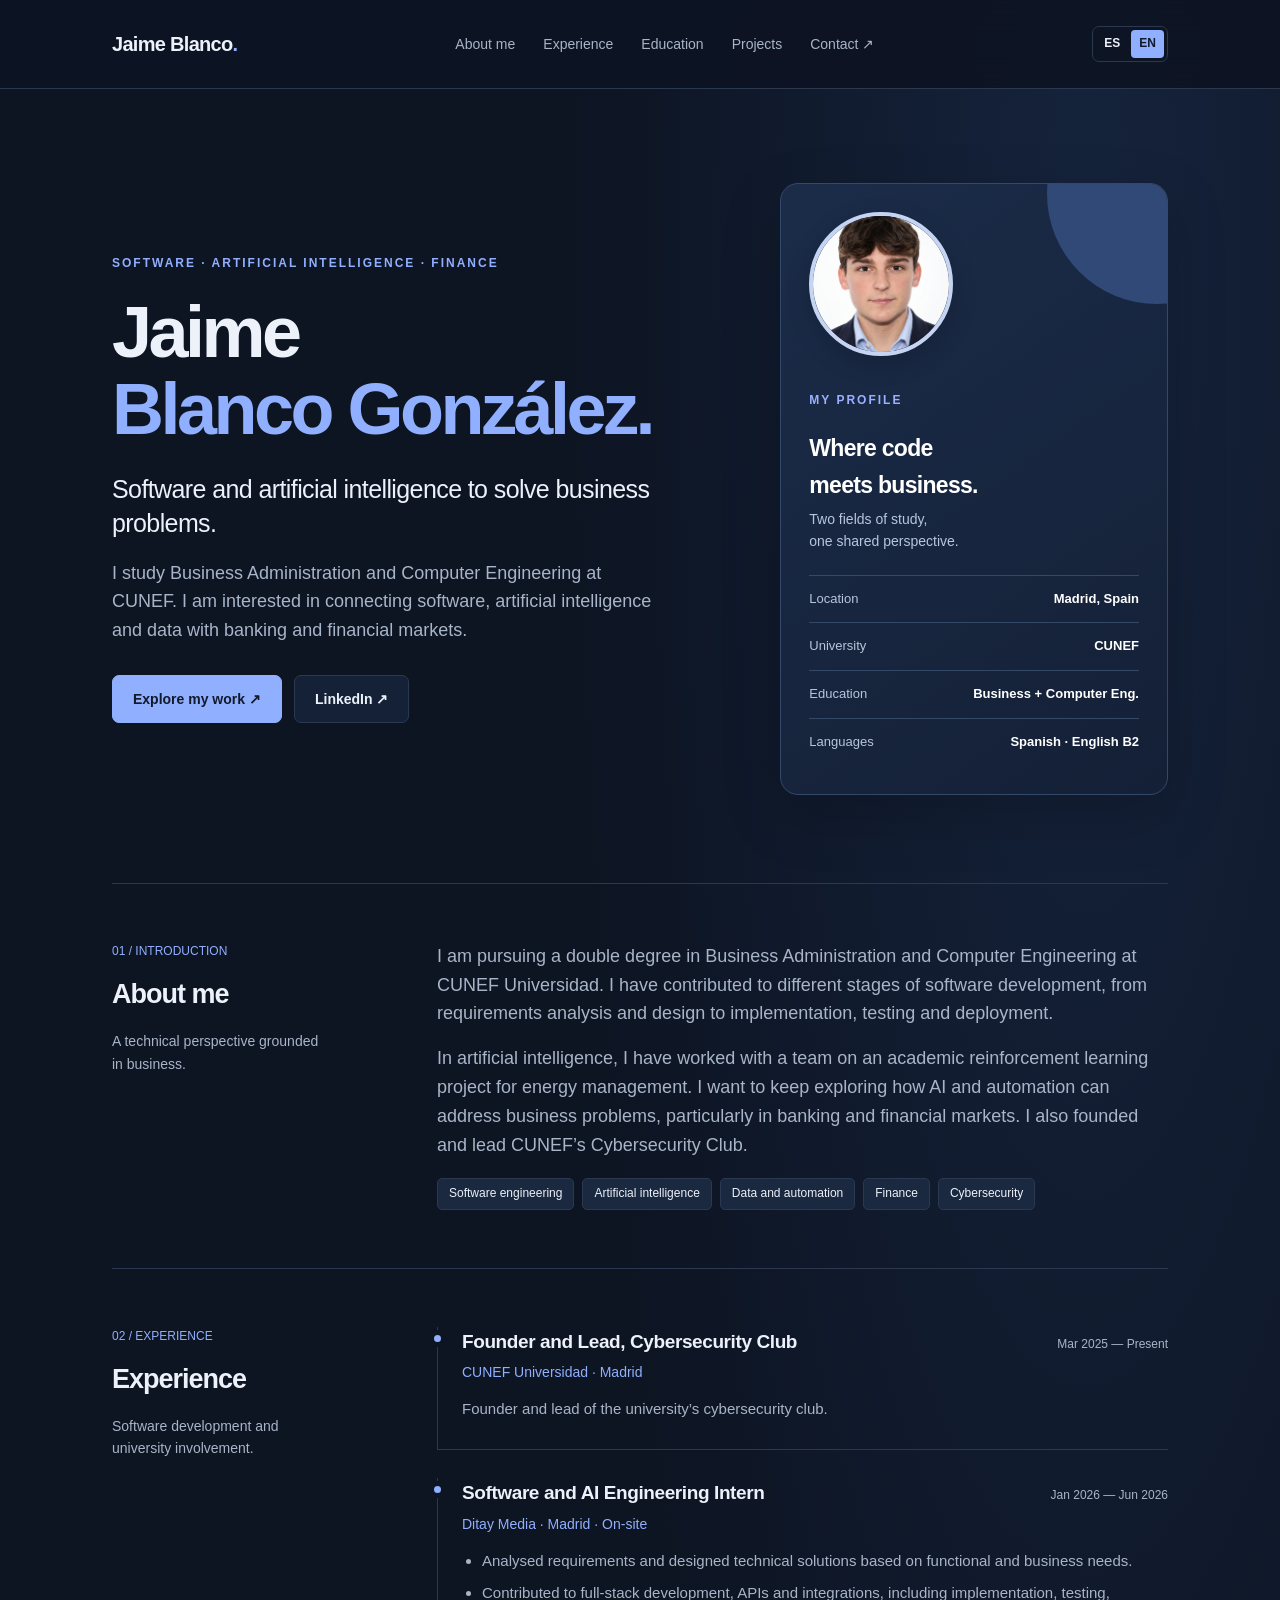
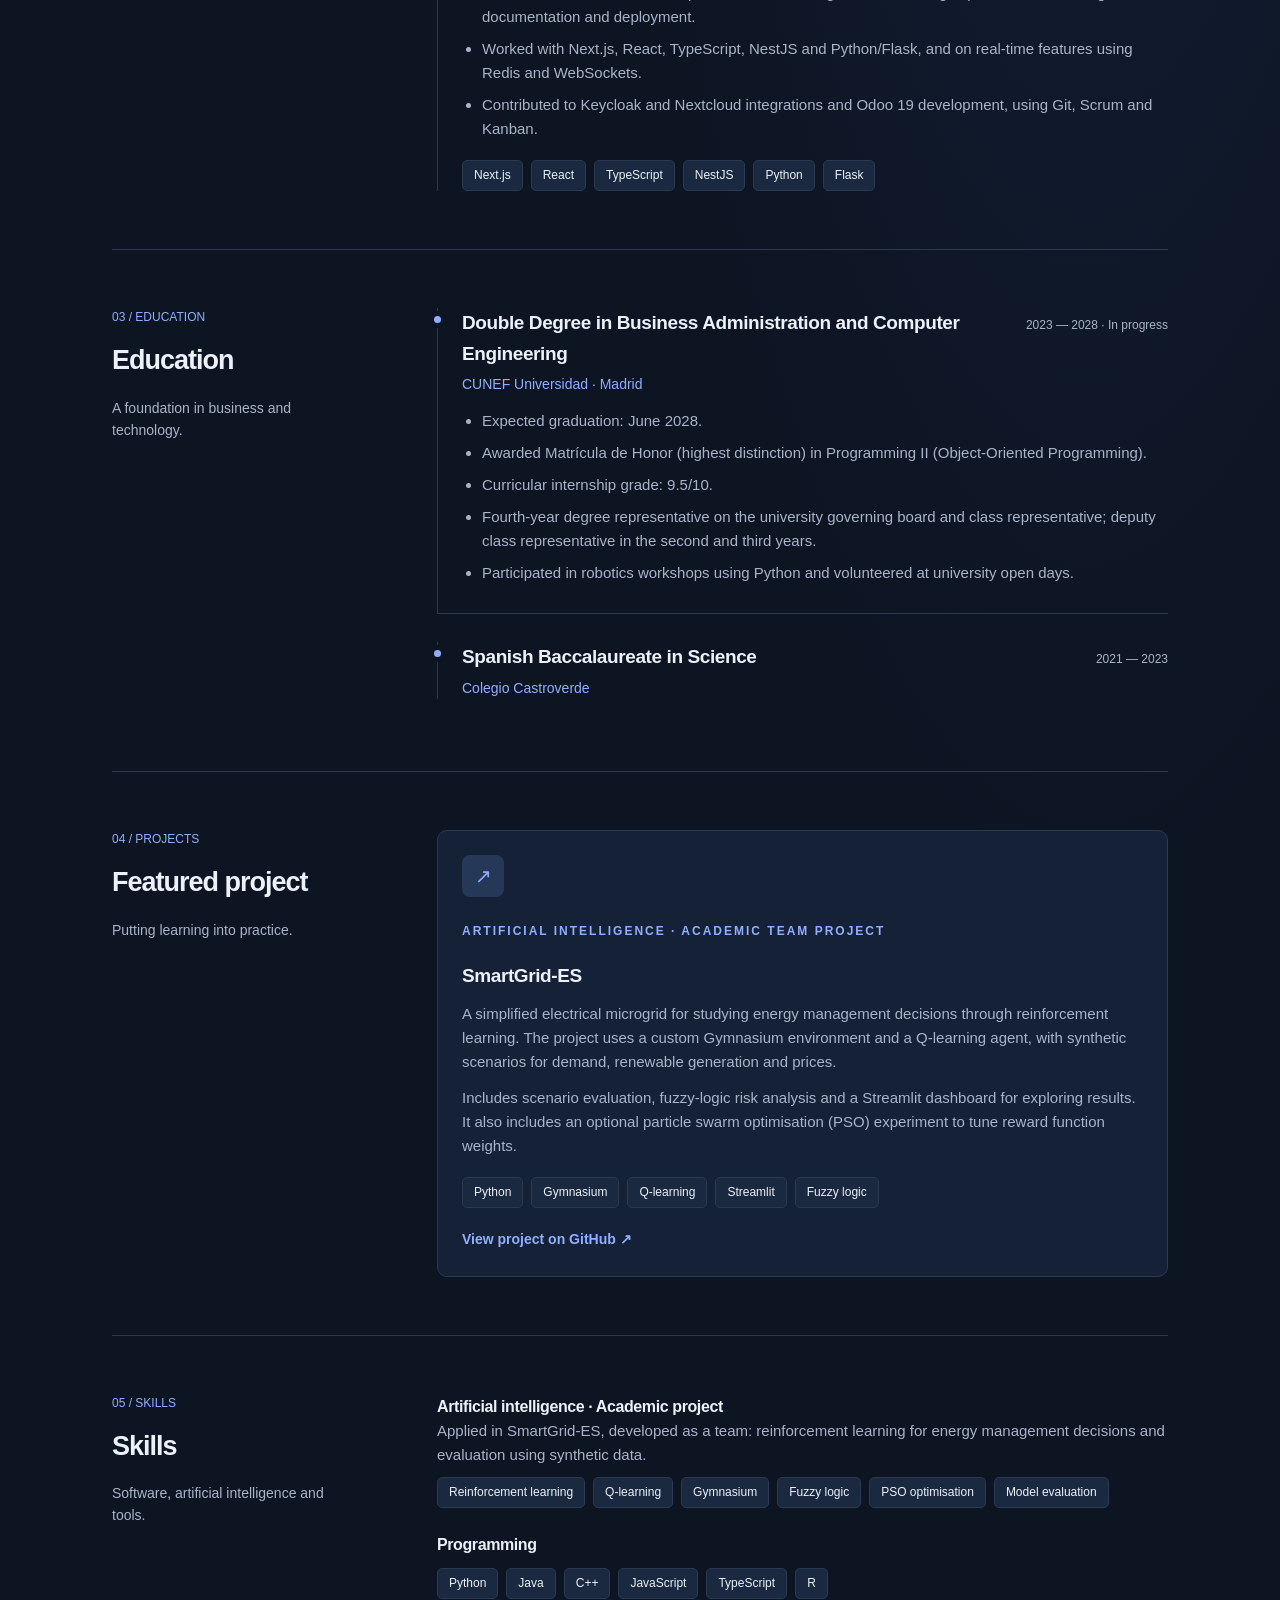
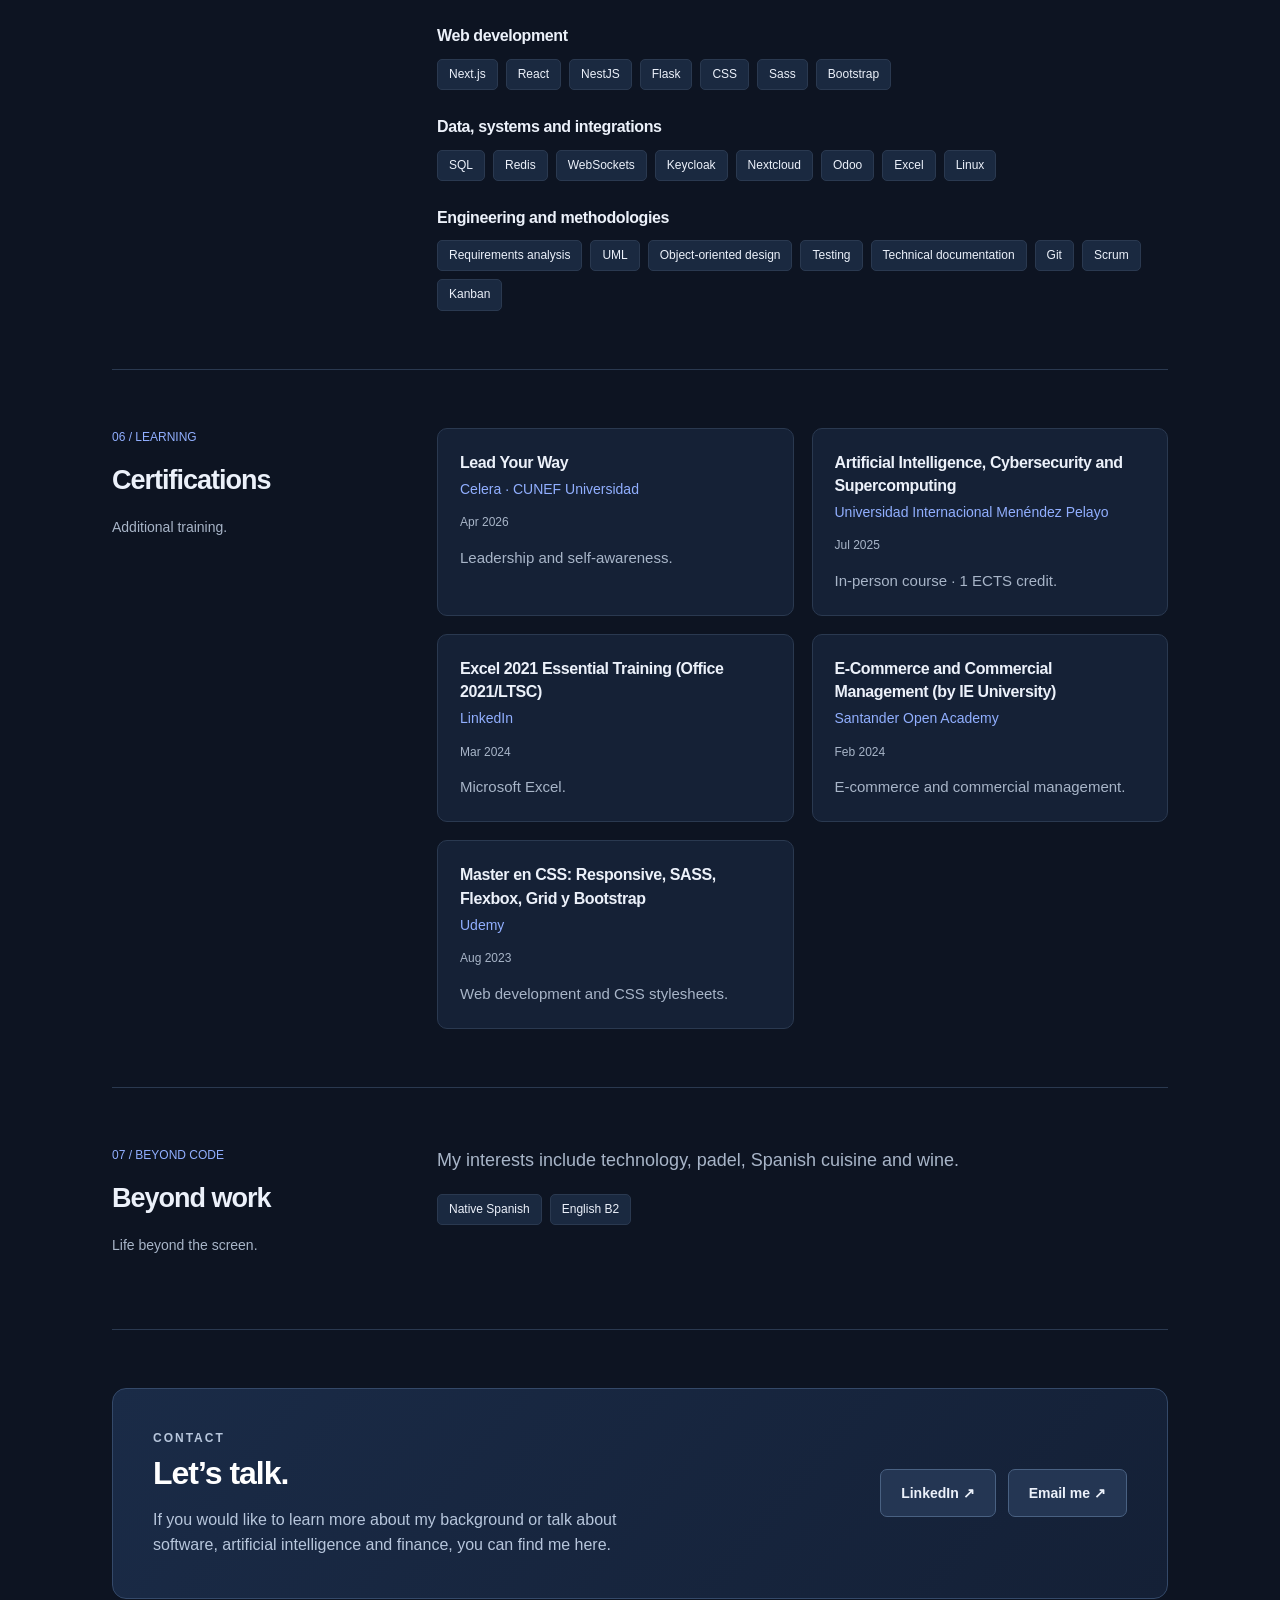
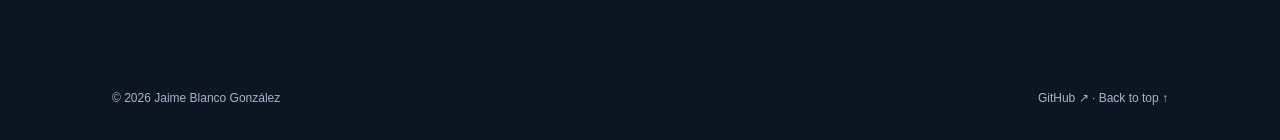
==== commit 884580c0: "Apply dark navy theme to both language versions" ====
--- a/en/index.html
+++ b/en/index.html
@@ -7,7 +7,7 @@
       Jaime Blanco González · Software, AI and Finance
     </title>
     <meta name="description" content="Jaime Blanco González’s portfolio. Business Administration and Computer Engineering at CUNEF, software experience and artificial intelligence projects.">
-    <meta name="theme-color" content="#f7f8fa">
+    <meta name="theme-color" content="#0d1422">
     <link rel="canonical" href="https://jaimeeblancoo.github.io/en/">
     <link rel="alternate" hreflang="es" href="https://jaimeeblancoo.github.io/">
     <link rel="alternate" hreflang="en" href="https://jaimeeblancoo.github.io/en/">
@@ -25,6 +25,7 @@
     <meta name="twitter:card" content="summary_large_image">
     <link rel="stylesheet" href="../src/css/styles.css">
     <link rel="stylesheet" href="../src/css/motion.css">
+    <link rel="stylesheet" href="../src/css/theme.css">
     <script type="module" src="../src/js/main.js">
     </script>
   </head>
--- a/src/css/theme.css
+++ b/src/css/theme.css
@@ -0,0 +1,65 @@
+/* Shared dark palette for both language versions. */
+:root {
+  color-scheme: dark;
+  --paper: #0d1422;
+  --ink: #ecf1fa;
+  --muted: #a8b5c8;
+  --line: #2a3950;
+  --accent: #91afff;
+  --white: #152136;
+}
+body {
+  background: radial-gradient(ellipse at 85% 5%, #15233c 0, transparent 34%), var(--paper);
+}
+::selection { background: #37558b; color: #fff; }
+header {
+  background: rgba(13, 20, 34, .94);
+}
+header.is-scrolled { box-shadow: 0 8px 26px rgba(0, 0, 0, .2); }
+.primary, .language-switch a[aria-current="page"] {
+  background: var(--accent);
+  color: #101a2b;
+}
+.primary:hover { background: #adc3ff; color: #101a2b; }
+.profile-card {
+  background: linear-gradient(145deg, #1b2c49, #142036);
+  border-color: #344969;
+  box-shadow: 0 20px 60px rgba(0, 0, 0, .18);
+}
+.profile-card::before { background: #304976; }
+.profile-card .card-caption, .profile-card .card-row span { color: #b7c6dc; }
+.profile-card .card-row { border-color: #344969; }
+.profile-card .profile-photo { border-color: #c4d4f2; }
+.tag { background: #1a2940; }
+.project-icon { background: #253858; }
+.project:hover .project-icon { color: #101a2b; }
+.cert { background: var(--white); }
+.contact {
+  background: linear-gradient(130deg, #1a2b47, #142036);
+  border: 1px solid #344969;
+}
+.contact p { color: #b7c6dc; }
+.contact .button { color: var(--ink); background: #243653; border-color: #496182; }
+.contact .button:hover { color: #fff; border-color: var(--accent); }
+.back-to-top { background: #223655; color: var(--ink); border: 1px solid #496182; }
+.back-to-top:hover { color: #101a2b; }
+.skip { background: #152136; }
+@media (hover: hover) and (pointer: fine) {
+  .project:hover, .cert:hover { box-shadow: 0 14px 30px rgba(0, 0, 0, .18); }
+}
+/* Printed copies remain light and readable. */
+@media print {
+  :root {
+    color-scheme: light;
+    --paper: #fff;
+    --ink: #17202c;
+    --muted: #626d7b;
+    --line: #dde2e9;
+    --accent: #315ee7;
+    --white: #fff;
+  }
+  body, .profile-card, .contact, .cert, .project { background: white; color: var(--ink); box-shadow: none; }
+  .profile-card .card-caption, .profile-card .card-row span, .contact p { color: var(--muted); }
+  .profile-card::before { display: none; }
+  .tag { background: #edf0f5; }
+}
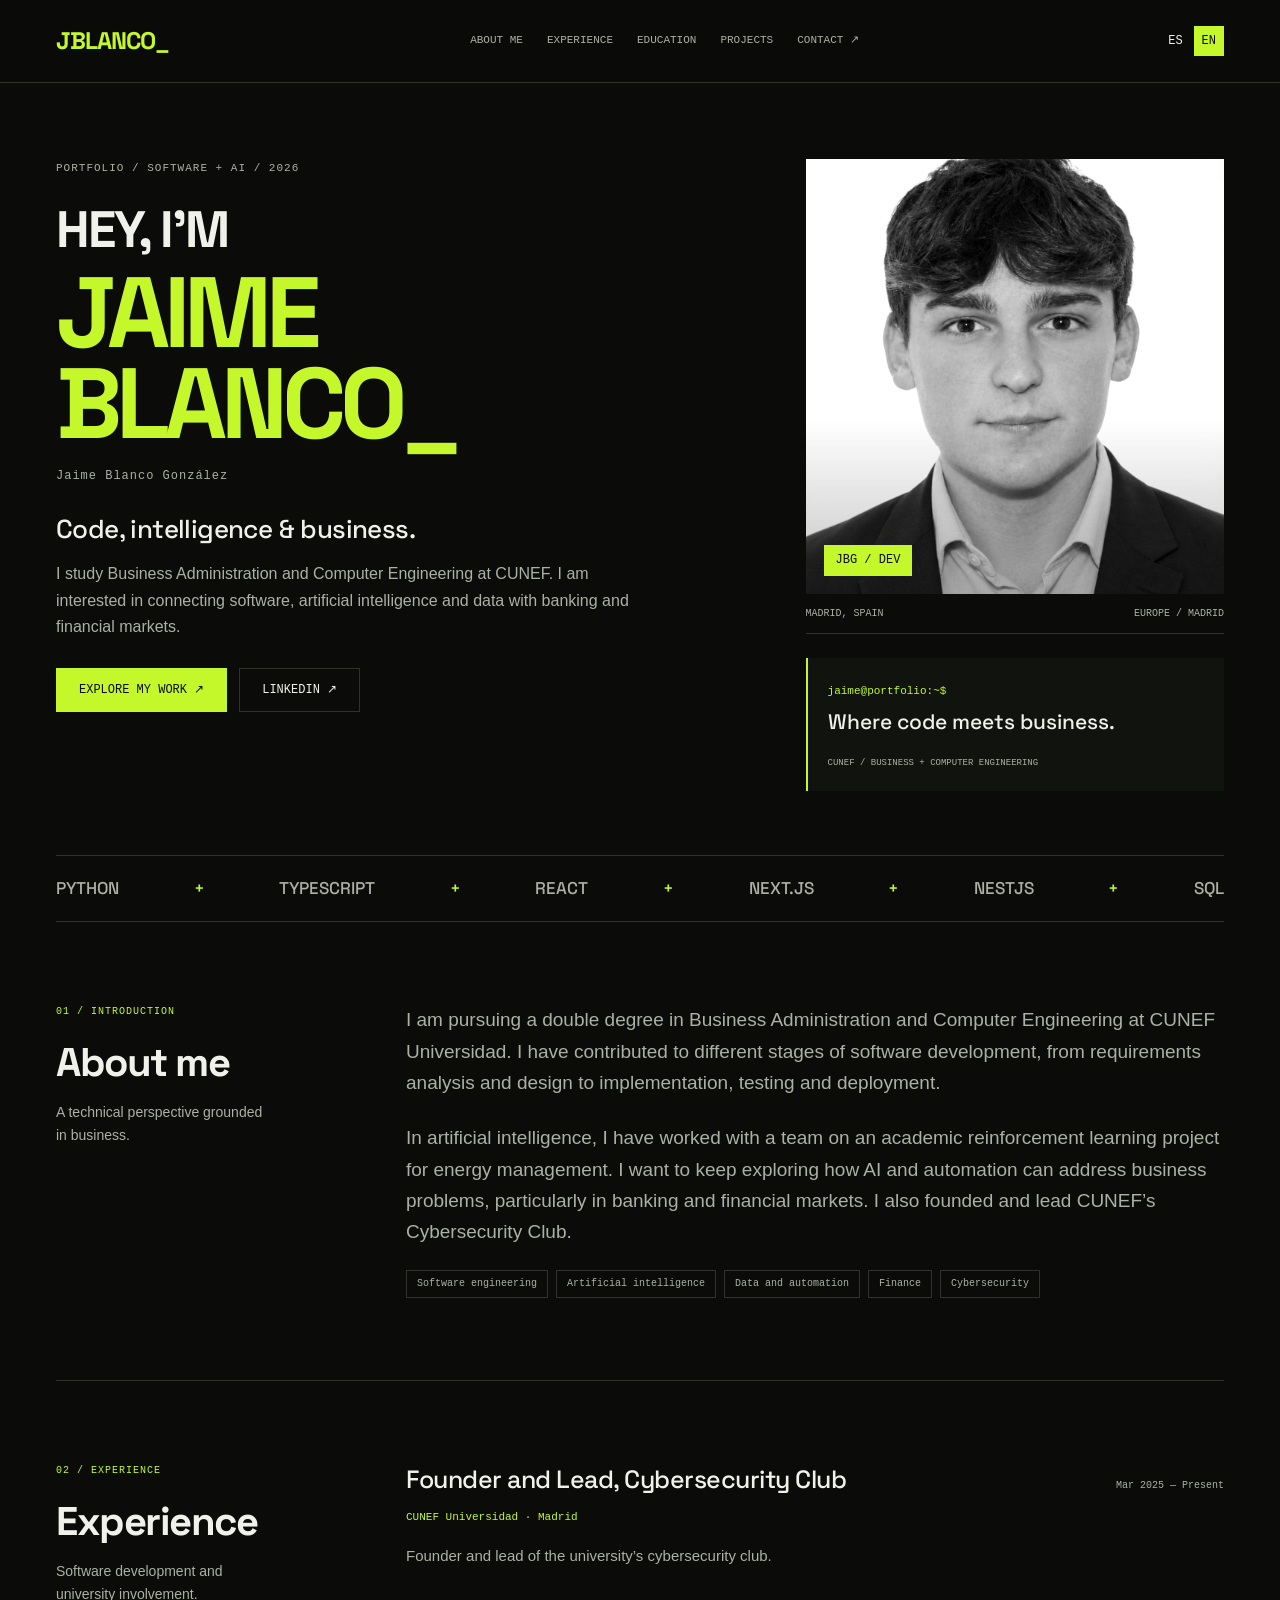
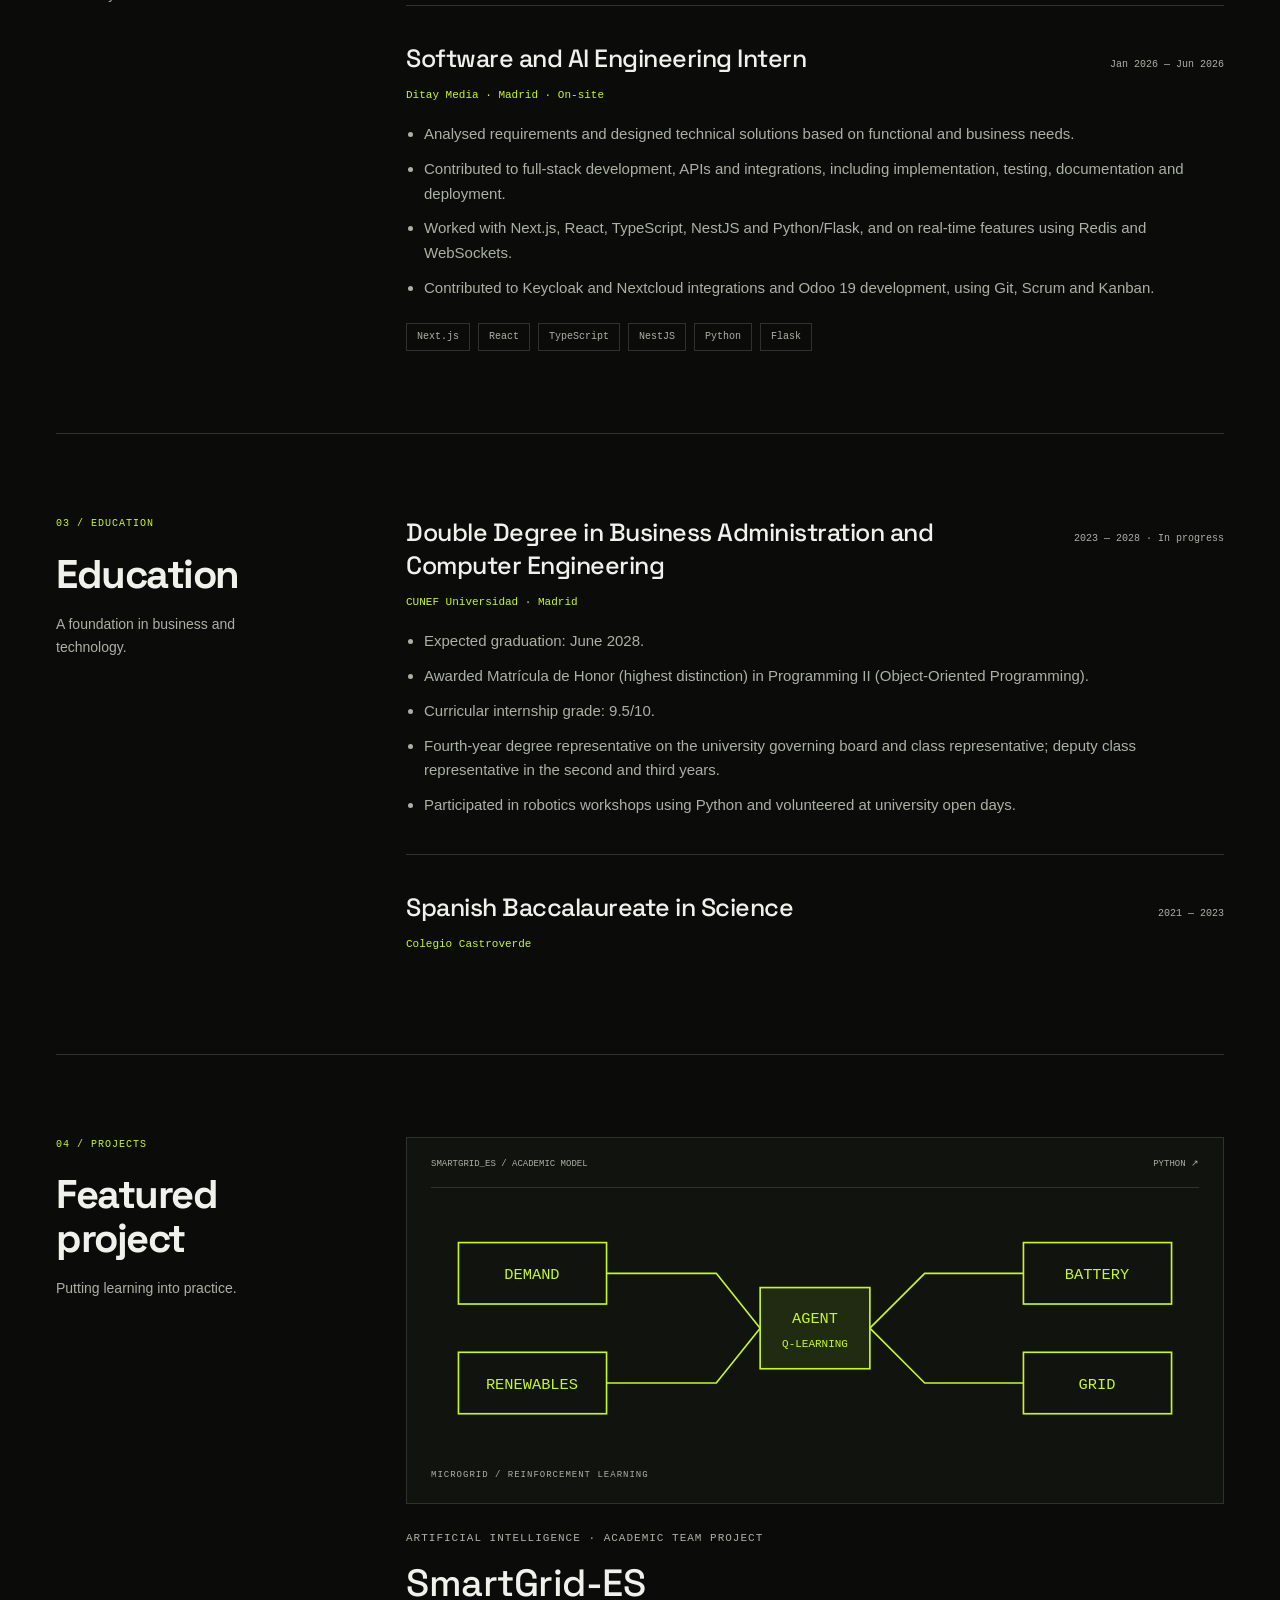
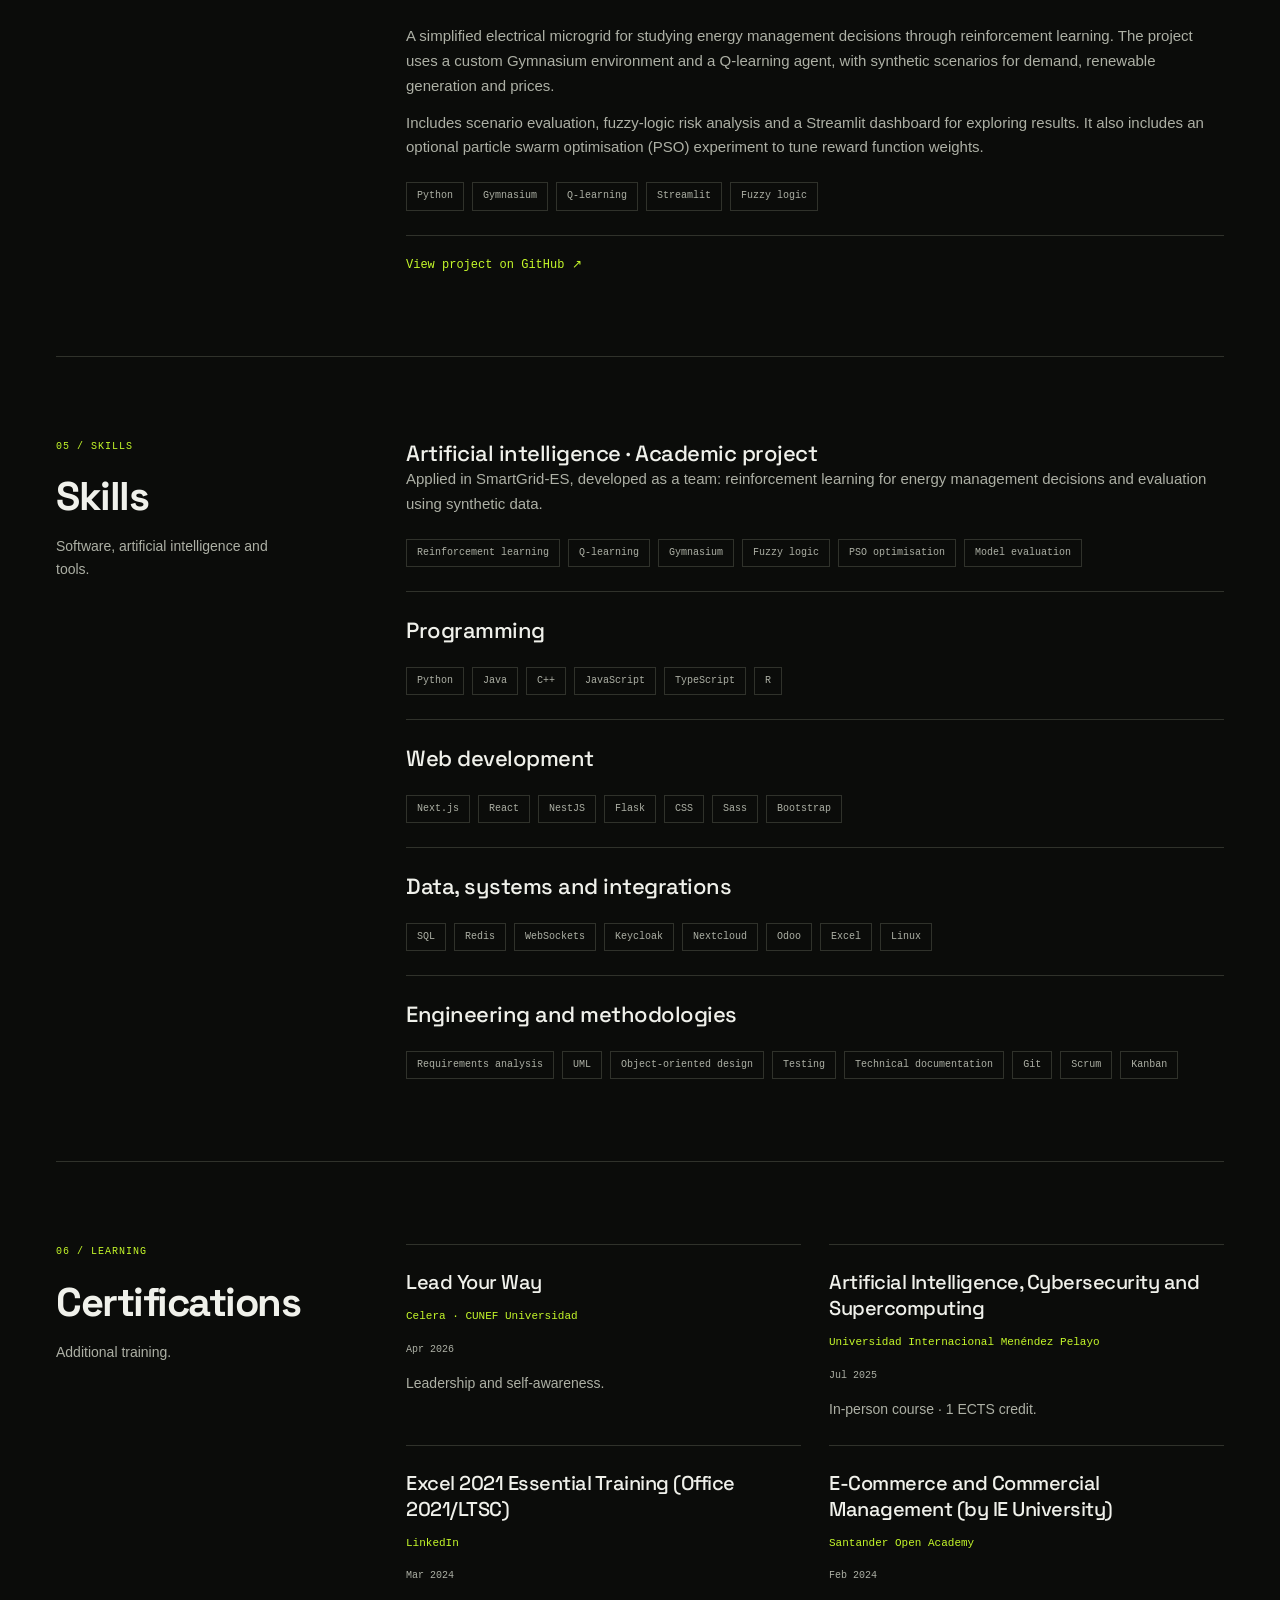
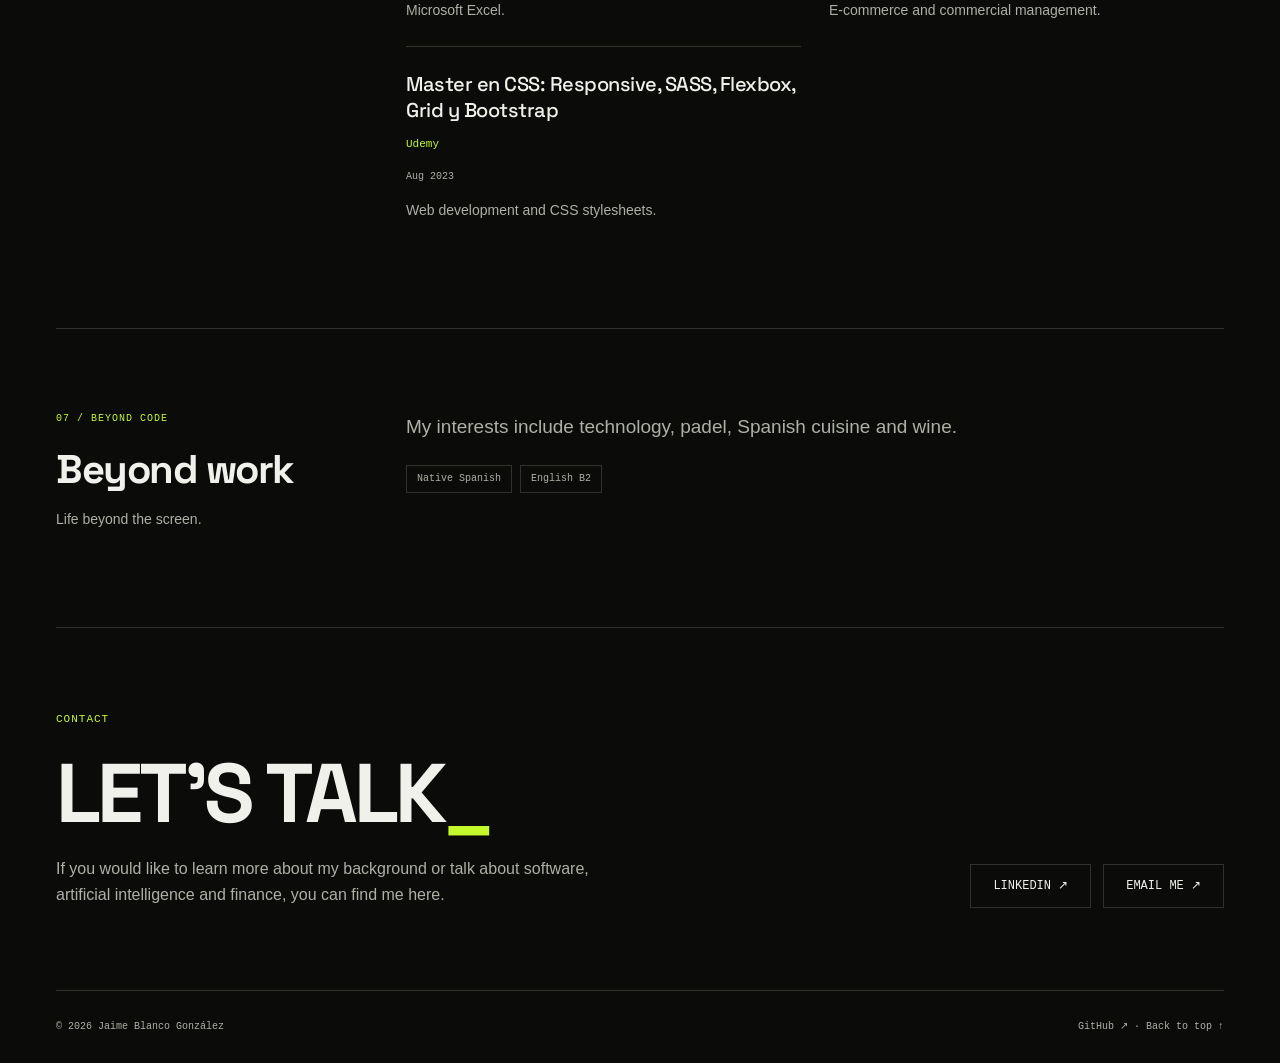
==== commit 976d159e: "Redesign bilingual portfolio with black and lime visual identity" ====
--- a/en/index.html
+++ b/en/index.html
@@ -7,7 +7,7 @@
       Jaime Blanco González · Software, AI and Finance
     </title>
     <meta name="description" content="Jaime Blanco González’s portfolio. Business Administration and Computer Engineering at CUNEF, software experience and artificial intelligence projects.">
-    <meta name="theme-color" content="#0d1422">
+    <meta name="theme-color" content="#0b0c0a">
     <link rel="canonical" href="https://jaimeeblancoo.github.io/en/">
     <link rel="alternate" hreflang="es" href="https://jaimeeblancoo.github.io/">
     <link rel="alternate" hreflang="en" href="https://jaimeeblancoo.github.io/en/">
@@ -23,6 +23,7 @@
     <meta property="og:image:width" content="1200">
     <meta property="og:image:height" content="630">
     <meta name="twitter:card" content="summary_large_image">
+    <link rel="preload" href="../resources/fonts/space-grotesk.ttf" as="font" type="font/ttf" crossorigin>
     <link rel="stylesheet" href="../src/css/styles.css">
     <link rel="stylesheet" href="../src/css/motion.css">
     <link rel="stylesheet" href="../src/css/theme.css">
@@ -33,7 +34,7 @@
     <a class="skip" href="#contenido">Skip to content</a>
     <header>
       <div class="wrap nav">
-        <a class="brand" href="#inicio">Jaime Blanco<span>.</span></a>
+        <a class="brand" href="#inicio">JBLANCO<span>_</span></a>
         <nav aria-label="Main navigation">
           <a href="#sobre-mi">About me</a>
           <a href="#experiencia">Experience</a>
@@ -49,10 +50,10 @@
     </header>
     <main class="wrap" id="contenido">
       <div class="hero" id="inicio">
-        <div>
-          <p class="eyebrow">SOFTWARE · ARTIFICIAL INTELLIGENCE · FINANCE</p>
-          <h1>Jaime<br><span>Blanco González.</span></h1>
-          <p class="hero-subtitle">Software and artificial intelligence to solve business problems.</p>
+        <div class="hero-copy">
+          <p class="eyebrow">PORTFOLIO / SOFTWARE + AI / 2026</p>
+          <h1><span class="hero-greeting">HEY, I’M</span><span class="hero-name">JAIME<br>BLANCO<span class="cursor" aria-hidden="true">_</span></span><span class="full-name">Jaime Blanco González</span></h1>
+          <p class="hero-subtitle">Code, intelligence & business.</p>
           <p class="intro">I study Business Administration and Computer Engineering at CUNEF. I am interested in connecting software, artificial intelligence and data with banking and financial markets.</p>
           <div class="buttons">
             <a class="button primary" href="#proyectos">Explore my work ↗</a>
@@ -60,28 +61,12 @@
           </div>
         </div>
         <aside class="profile-card" aria-label="Profile summary">
-          <img class="avatar profile-photo" src="../resources/images/jaime-blanco.png" alt="Portrait of Jaime Blanco González" width="144" height="144" decoding="async" fetchpriority="high">
-          <p class="eyebrow">MY PROFILE</p>
-          <h2 class="card-heading">Where code<br>meets business.</h2>
-          <p class="card-caption">Two fields of study,<br>one shared perspective.</p>
-          <div class="card-row">
-            <span>Location</span>
-            <strong>Madrid, Spain</strong>
-          </div>
-          <div class="card-row">
-            <span>University</span>
-            <strong>CUNEF</strong>
-          </div>
-          <div class="card-row">
-            <span>Education</span>
-            <strong>Business + Computer Eng.</strong>
-          </div>
-          <div class="card-row">
-            <span>Languages</span>
-            <strong>Spanish · English B2</strong>
-          </div>
+          <div class="portrait-frame"><img class="profile-photo" src="../resources/images/jaime-blanco.png" alt="Portrait of Jaime Blanco González" width="1122" height="1402" decoding="async" fetchpriority="high"><span class="portrait-label" aria-hidden="true">JBG / DEV</span></div>
+          <div class="profile-caption"><span>MADRID, SPAIN</span><span>EUROPE / MADRID</span></div>
+          <div class="profile-terminal"><span class="terminal-prompt">jaime@portfolio:~$</span><p>Where code meets business.</p><span class="terminal-line">CUNEF / BUSINESS + COMPUTER ENGINEERING</span></div>
         </aside>
       </div>
+      <div class="stack-strip" aria-label="Main technologies"><span>PYTHON</span><span aria-hidden="true">+</span><span>TYPESCRIPT</span><span aria-hidden="true">+</span><span>REACT</span><span aria-hidden="true">+</span><span>NEXT.JS</span><span aria-hidden="true">+</span><span>NESTJS</span><span aria-hidden="true">+</span><span>SQL</span></div>
       <section id="sobre-mi">
         <div class="section-grid">
           <div>
@@ -184,9 +169,7 @@
           <div>
             <div class="projects">
               <article class="project">
-                <div class="project-icon" aria-hidden="true">
-                  ↗
-                </div>
+                <div class="project-visual"><div class="visual-toolbar"><span>SMARTGRID_ES / ACADEMIC MODEL</span><span>PYTHON ↗</span></div><svg viewBox="0 0 700 230" role="img" aria-label="MICROGRID / REINFORCEMENT LEARNING"><g fill="none" stroke="currentColor" stroke-width="1.5"><path d="M160 65H260L300 115M160 165H260L300 115M400 115L450 65H540M400 115L450 165H540"/><rect x="25" y="37" width="135" height="56"/><rect x="25" y="137" width="135" height="56"/><rect class="agent-box" x="300" y="78" width="100" height="74"/><rect x="540" y="37" width="135" height="56"/><rect x="540" y="137" width="135" height="56"/></g><g fill="currentColor" text-anchor="middle" font-family="monospace" font-size="14"><text x="92" y="70">DEMAND</text><text x="92" y="170">RENEWABLES</text><text x="350" y="110">AGENT</text><text x="350" y="132" font-size="10">Q-LEARNING</text><text x="607" y="70">BATTERY</text><text x="607" y="170">GRID</text></g></svg><span class="visual-caption">MICROGRID / REINFORCEMENT LEARNING</span></div>
                 <p class="eyebrow">ARTIFICIAL INTELLIGENCE · ACADEMIC TEAM PROJECT</p>
                 <h3>SmartGrid-ES</h3>
                 <p class="detail">A simplified electrical microgrid for studying energy management decisions through reinforcement learning. The project uses a custom Gymnasium environment and a Q-learning agent, with synthetic scenarios for demand, renewable generation and prices.</p>
@@ -339,7 +322,7 @@
         <div class="contact">
           <div>
             <p class="eyebrow eyebrow-light">CONTACT</p>
-            <h2>Let’s talk.</h2>
+            <h2>LET’S TALK<span>_</span></h2>
             <p>If you would like to learn more about my background or talk about software, artificial intelligence and finance, you can find me here.</p>
           </div>
           <div class="buttons">
--- a/src/css/styles.css
+++ b/src/css/styles.css
@@ -1,617 +1,98 @@
-/* Base, layout, components and responsive styles. */
-:root {
-  --paper:#f7f8fa;
-  --ink:#17202c;
-  --muted:#626d7b;
-  --line:#dde2e9;
-  --accent:#315ee7;
-  --white:#fff;
-}
-* {
-  box-sizing:border-box;
-}
-html {
-  scroll-behavior:smooth;
-  scroll-padding-top:100px;
-}
-body {
-  margin:0;
-  background:var(--paper);
-  color:var(--ink);
-  font-family:Inter,Arial,sans-serif;
-  line-height:1.6;
-}
-a {
-  color:inherit;
-  text-decoration:none;
-}
-a:focus-visible {
-  outline:3px solid var(--accent);
-  outline-offset:5px;
-}
-a:hover {
-  color:var(--accent);
-}
-.wrap {
-  max-width:1120px;
-  padding:0 32px;
-  margin:auto;
-}
-header {
-  border-bottom:1px solid var(--line);
-}
-.nav {
-  min-height:88px;
-  display:flex;
-  align-items:center;
-  justify-content:space-between;
-  gap:24px;
-}
-.brand {
-  font-weight:800;
-  letter-spacing:-.7px;
-  font-size:20px;
-}
-.brand span {
-  color:var(--accent);
-}
-nav {
-  display:flex;
-  gap:28px;
-  font-size:14px;
-  color:var(--muted);
-}
-.hero {
-  display:grid;
-  grid-template-columns:1.6fr 1fr;
-  gap:70px;
-  align-items:center;
-  padding:94px 0 88px;
-}
-.eyebrow {
-  font-size:12px;
-  font-weight:700;
-  letter-spacing:2px;
-  text-transform:uppercase;
-  color:var(--accent);
-  margin:0 0 20px;
-}
-h1 {
-  font-size:clamp(44px,6.3vw,78px);
-  line-height:1.08;
-  letter-spacing:-3.5px;
-  margin:0 0 24px;
-  font-weight:750;
-}
-h1 span {
-  color:var(--accent);
-}
-.intro {
-  font-size:18px;
-  color:var(--muted);
-  max-width:540px;
-  margin-bottom:30px;
-}
-.buttons {
-  display:flex;
-  flex-wrap:wrap;
-  gap:12px;
-}
-.button {
-  padding:12px 20px;
-  border-radius:7px;
-  border:1px solid var(--line);
-  background:var(--white);
-  font-size:14px;
-  font-weight:700;
-}
-.primary {
-  background:var(--accent);
-  color:white;
-  border-color:var(--accent);
-}
-.primary:hover {
-  background:#244ac0;
-  color:white;
-}
-.profile-card {
-  background:#e9edf9;
-  border:1px solid #d8dfef;
-  border-radius:18px;
-  padding:28px;
-  position:relative;
-  overflow:hidden;
-}
-.profile-card:before {
-  content:'';
-  position:absolute;
-  width:220px;
-  height:220px;
-  border-radius:50%;
-  background:#dbe3fb;
-  right:-100px;
-  top:-100px;
-}
-.avatar {
-  width:76px;
-  height:76px;
-  border-radius:50%;
-  display:grid;
-  place-items:center;
-  background:var(--white);
-  color:var(--accent);
-  font-size:24px;
-  font-weight:800;
-  margin-bottom:45px;
-  position:relative;
-}
-.card-heading {
-  margin:0;
-  font-size:23px;
-  letter-spacing:-.7px;
-}
-.card-caption {
-  margin:4px 0 22px;
-  color:var(--muted);
-  font-size:14px;
-}
-.card-row {
-  border-top:1px solid #cdd5e8;
-  padding:13px 0;
-  font-size:13px;
-  display:flex;
-  justify-content:space-between;
-  gap:16px;
-}
-.card-row span {
-  color:var(--muted);
-}
-section {
-  border-top:1px solid var(--line);
-  padding:58px 0;
-}
-.section-grid {
-  display:grid;
-  grid-template-columns:260px 1fr;
-  gap:65px;
-}
-h2 {
-  font-size:27px;
-  letter-spacing:-1px;
-  margin:0 0 12px;
-}
-.section-label {
-  font-size:12px;
-  color:var(--accent);
-  margin-bottom:12px;
-  display:block;
-}
-.section-note {
-  font-size:14px;
-  color:var(--muted);
-  max-width:220px;
-}
-.body-copy {
-  font-size:18px;
-  margin:0;
-  color:var(--muted);
-}
-.entry {
-  padding-bottom:28px;
-  margin-bottom:28px;
-  border-bottom:1px solid var(--line);
-}
-.entry:last-child {
-  padding-bottom:0;
-  margin-bottom:0;
-  border:0;
-}
-.entry-top {
-  display:flex;
-  align-items:baseline;
-  justify-content:space-between;
-  gap:20px;
-}
-h3 {
-  font-size:19px;
-  letter-spacing:-.4px;
-  margin:0;
-}
-.date {
-  font-size:12px;
-  color:var(--muted);
-  white-space:nowrap;
-}
-.company {
-  color:var(--accent);
-  font-size:14px;
-  margin:4px 0 14px;
-}
-.detail {
-  color:var(--muted);
-  font-size:15px;
-  margin:0;
-}
-.tags {
-  display:flex;
-  flex-wrap:wrap;
-  gap:8px;
-  margin-top:19px;
-}
-.tag {
-  background:#edf0f5;
-  border:1px solid var(--line);
-  font-size:12px;
-  padding:5px 11px;
-  border-radius:5px;
-}
-.projects {
-  display:grid;
-  grid-template-columns:1fr 1fr;
-  gap:18px;
-}
-.project {
-  border:1px solid var(--line);
-  border-radius:10px;
-  background:var(--white);
-  padding:24px;
-}
-.project-icon {
-  width:42px;
-  height:42px;
-  background:#edf1ff;
-  color:var(--accent);
-  border-radius:8px;
-  display:grid;
-  place-items:center;
-  font-size:20px;
-  margin-bottom:25px;
-}
-.project h3 {
-  margin-bottom:10px;
-}
-.contact {
-  background:var(--ink);
-  color:white;
-  border-radius:14px;
-  padding:40px;
-  display:flex;
-  align-items:center;
-  justify-content:space-between;
-  gap:32px;
-}
-.contact h2 {
-  font-size:32px;
-  margin-bottom:8px;
-}
-.contact p {
-  color:#bbc4d1;
-  margin:0;
-}
-.contact .button {
-  white-space:nowrap;
-  color:var(--ink);
-}
-footer {
-  display:flex;
-  justify-content:space-between;
-  gap:20px;
-  color:var(--muted);
-  font-size:12px;
-  padding:32px 0;
-}
-.draft {
-  font-size:13px;
-  padding:12px 32px;
-  text-align:center;
-  background:#fff4d8;
-  color:#675326;
-  border-bottom:1px solid #efe1b9;
-}
-@media(max-width:800px) {
-  .hero {
-    gap:32px;
-    padding:64px 0;
-  }
-  .section-grid {
-    grid-template-columns:190px 1fr;
-    gap:30px;
-  }
-  .wrap {
-    padding:0 24px;
-  }
-  nav {
-    gap:16px;
-  }
-  .contact {
-    padding:28px;
-  }
-}
-@media(max-width:600px) {
-  .nav {
-    align-items:flex-start;
-    flex-direction:column;
-    gap:14px;
-    padding:20px 0;
-  }
-  nav {
-    flex-wrap:wrap;
-    gap:10px 20px;
-    font-size:13px;
-  }
-  .hero {
-    grid-template-columns:1fr;
-    padding:48px 0;
-    gap:36px;
-  }
-  h1 {
-    letter-spacing:-2px;
-  }
-  .profile-card {
-    padding:24px;
-  }
-  .avatar {
-    margin-bottom:24px;
-  }
-  .section-grid {
-    grid-template-columns:1fr;
-    gap:24px;
-  }
-  section {
-    padding:40px 0;
-  }
-  .section-note {
-    max-width:none;
-  }
-  .projects {
-    grid-template-columns:1fr;
-  }
-  .entry-top {
-    flex-direction:column;
-    gap:4px;
-  }
-  .contact {
-    align-items:flex-start;
-    flex-direction:column;
-  }
-  .contact h2 {
-    font-size:27px;
-  }
-  footer {
-    flex-direction:column;
-    gap:6px;
-  }
-  .draft {
-    padding:12px 20px;
-  }
-}
-@media(prefers-reduced-motion:reduce) {
-  html {
-    scroll-behavior:auto;
-  }
-}
-.skip {
-  position:absolute;
-  top:-60px;
-  left:20px;
-  background:white;
-  padding:10px;
-  z-index:9;
-}
-.skip:focus {
-  top:10px;
-}
-.hero h1 {
-  font-size:clamp(46px,6vw,72px);
-}
-.hero-subtitle {
-  font-size:25px;
-  line-height:1.35;
-  letter-spacing:-.6px;
-  margin:0 0 18px;
-  max-width:540px;
-}
-.hero {
-  gap:48px;
-}
-.profile-card {
-  background:#17243e;
-  color:white;
-  border-color:#17243e;
-}
-.profile-card:before {
-  background:#263c69;
-}
-.profile-card .card-caption,.profile-card .card-row span {
-  color:#becae0;
-}
-.profile-card .card-row {
-  border-color:#3d4b66;
-}
-.card-row strong {
-  text-align:right;
-}
-.body-copy+.body-copy {
-  margin-top:16px;
-}
-.bullet-list {
-  padding-left:20px;
-  color:var(--muted);
-  font-size:15px;
-  margin:14px 0 0;
-}
-.bullet-list li+li {
-  margin-top:8px;
-}
-.skill-group+.skill-group {
-  margin-top:24px;
-}
-.skill-group h3 {
-  font-size:16px;
-}
-.skill-group .tags {
-  margin-top:10px;
-}
-.project {
-  grid-column:1/-1;
-}
-.project-link {
-  display:inline-block;
-  margin-top:20px;
-  color:var(--accent);
-  font-size:14px;
-  font-weight:700;
-}
-.contact .buttons {
-  flex-shrink:0;
-}
-.contact .button:hover {
-  color:var(--accent);
-}
-.contact p {
-  max-width:530px;
-}
-.cert-grid {
-  display:grid;
-  grid-template-columns:1fr 1fr;
-  gap:18px;
-}
-.cert {
-  padding:22px;
-  border:1px solid var(--line);
-  border-radius:10px;
-  background:white;
-}
-.cert h3 {
-  font-size:16px;
-  line-height:1.45;
-}
-.cert .company {
-  margin-bottom:8px;
-}
-.small-note {
-  font-size:13px;
-  color:var(--muted);
-  margin-top:15px;
-}
-.highlight {
-  color:var(--ink);
-  font-weight:600;
-}
-.profile-card .eyebrow {
-  color:#9bb0ff;
-}
-.profile-card .avatar {
-  margin-bottom:35px;
-}
-.print-only {
-  display:none;
-}
-@media(max-width:1000px) {
-  nav {
-    gap:16px;
-    font-size:13px;
-  }
-  .contact {
-    align-items:flex-start;
-    flex-direction:column;
-  }
-}
-@media(max-width:600px) {
-  .cert-grid {
-    grid-template-columns:1fr;
-  }
-  .hero-subtitle {
-    font-size:23px;
-  }
-  .hero h1 {
-    font-size:52px;
-  }
-  .wrap {
-    padding:0 20px;
-  }
-  .contact .buttons {
-    flex-wrap:wrap;
-  }
-  .profile-card .card-row {
-    font-size:12px;
-  }
-}
-@media print {
-  header,.buttons,.skip {
-    display:none;
-  }
-  body {
-    background:white;
-  }
-  .hero {
-    padding:20px 0;
-  }
-  .section-grid {
-    grid-template-columns:180px 1fr;
-    gap:20px;
-  }
-  section {
-    padding:20px 0;
-  }
-  .entry,.cert,.project {
-    break-inside:avoid;
-  }
-  .contact {
-    background:white;
-    color:#17202c;
-    border:1px solid #dde2e9;
-  }
-  .contact p {
-    color:#626d7b;
-  }
-}
-
-.detail-spaced {
-  margin-top: 12px;
-}
-.eyebrow-light {
-  color: #9bb0ff;
-}
-
-/* Both languages share the same layout and assets. */
-.nav {
-  flex-wrap: wrap;
-}
-.brand {
-  flex-shrink: 0;
-}
-.language-switch {
-  display: inline-flex;
-  flex-shrink: 0;
-  padding: 3px;
-  gap: 3px;
-  border: 1px solid var(--line);
-  border-radius: 7px;
-  font-size: 12px;
-  font-weight: 700;
-}
-.language-switch a {
-  padding: 4px 8px;
-  border-radius: 4px;
-}
-.language-switch a[aria-current="page"] {
-  background: var(--accent);
-  color: white;
-}
-@media (max-width: 1000px) {
-  .nav {
-    flex-direction: row;
-    gap: 12px 24px;
-    padding: 18px 0;
-    align-items: center;
-  }
-  .language-switch {
-    margin-left: auto;
-  }
-  .nav nav {
-    order: 3;
-    flex-basis: 100%;
-    flex-wrap: wrap;
-  }
-}
+/* Typography, layout and components. All content remains visible without JS. */
+@font-face { font-family:Space; src:url('../../resources/fonts/space-grotesk.ttf') format('truetype'); font-weight:300 700; font-display:swap; }
+* { box-sizing:border-box; }
+html { scroll-behavior:smooth; scroll-padding-top:100px; }
+body { margin:0; background:var(--paper); color:var(--ink); font:16px/1.65 Arial,sans-serif; }
+a { color:inherit; text-decoration:none; }
+a:hover { color:var(--accent); }
+a:focus-visible { outline:2px solid var(--accent); outline-offset:6px; }
+.wrap { width:100%; max-width:1320px; padding:0 56px; margin:auto; }
+header { border-bottom:1px solid var(--line); }
+.nav { min-height:82px; display:flex; align-items:center; justify-content:space-between; gap:28px; }
+.brand { font:700 24px/1 Space,Arial,sans-serif; color:var(--accent); letter-spacing:-1px; flex-shrink:0; }
+nav { display:flex; flex-wrap:wrap; gap:24px; font:11px/1.4 monospace; text-transform:uppercase; color:var(--muted); }
+.language-switch { display:flex; gap:3px; font:12px/1.5 monospace; }
+.language-switch a { padding:6px 8px; }
+.language-switch a[aria-current="page"] { background:var(--accent); color:var(--paper); }
+.hero { display:grid; grid-template-columns:minmax(0,1.6fr) minmax(0,1fr); gap:80px; padding:76px 0 64px; align-items:start; }
+.eyebrow,.section-label,.date,.company,.tag,.eyebrow-light { font-family:monospace; }
+.eyebrow { margin:0 0 30px; font-size:11px; color:var(--muted); letter-spacing:1px; }
+h1,h2,h3 { font-family:Space,Arial,sans-serif; }
+h1 { margin:0 0 28px; font-weight:700; line-height:.91; letter-spacing:-6px; }
+.hero-greeting { display:block; font-size:clamp(30px,4vw,56px); letter-spacing:-2px; margin-bottom:14px; }
+.hero-name { display:block; color:var(--accent); font-size:clamp(64px,7.8vw,110px); }
+.cursor { letter-spacing:-8px; }
+.full-name { display:block; font:12px/1.5 monospace; letter-spacing:1px; color:var(--muted); margin-top:18px; }
+.hero-subtitle { font:500 26px/1.3 Space,Arial,sans-serif; letter-spacing:-.6px; margin:0 0 14px; }
+.intro { margin:0 0 28px; max-width:590px; font-size:16px; color:var(--muted); }
+.buttons { display:flex; flex-wrap:wrap; gap:12px; }
+.button { display:inline-flex; align-items:center; justify-content:center; gap:10px; border:1px solid var(--line); padding:12px 22px; font:12px/1.5 monospace; text-transform:uppercase; border-radius:0; }
+.primary { background:var(--accent); border-color:var(--accent); color:var(--paper); }
+.primary:hover { background:var(--ink); color:var(--paper); border-color:var(--ink); }
+.profile-card { min-width:0; margin:0; padding-top:0; }
+.portrait-frame { position:relative; background:#b4b6ac; overflow:hidden; aspect-ratio:1/1.04; }
+.profile-photo { display:block; width:100%; height:100%; object-fit:cover; object-position:center 38%; filter:grayscale(1) contrast(1.05); }
+.portrait-frame::after { content:''; position:absolute; inset:0; background:linear-gradient(0deg,rgba(11,12,10,.25),transparent 40%); pointer-events:none; }
+.portrait-label { position:absolute; z-index:1; left:18px; bottom:18px; padding:7px 12px; background:var(--accent); color:var(--paper); font:12px/1.4 monospace; }
+.profile-caption { display:flex; justify-content:space-between; padding:12px 0; font:10px/1.5 monospace; color:var(--muted); border-bottom:1px solid var(--line); }
+.profile-terminal { margin-top:24px; padding:18px 20px; background:var(--white); border-left:2px solid var(--accent); }
+.terminal-prompt { font:11px/1.5 monospace; color:var(--accent); }
+.profile-terminal p { margin:5px 0 12px; font:500 21px/1.3 Space,Arial,sans-serif; }
+.terminal-line { font:9px/1.6 monospace; color:var(--muted); }
+.stack-strip { display:flex; flex-wrap:wrap; justify-content:space-between; gap:16px; padding:24px 0; border-top:1px solid var(--line); color:var(--muted); font:500 17px/1 Space,Arial,sans-serif; }
+.stack-strip span[aria-hidden] { color:var(--accent); }
+section { padding:82px 0; border-top:1px solid var(--line); }
+.section-grid { display:grid; grid-template-columns:280px minmax(0,1fr); gap:70px; }
+.section-label { color:var(--accent); display:block; font-size:10px; letter-spacing:1px; margin-bottom:20px; }
+h2 { font-size:40px; line-height:1.1; letter-spacing:-1.5px; margin:0 0 16px; }
+.section-note { max-width:220px; color:var(--muted); font-size:14px; }
+.body-copy { margin:0; font-size:19px; color:var(--muted); }
+.body-copy+.body-copy { margin-top:24px; }
+.tags { display:flex; flex-wrap:wrap; gap:8px; margin-top:22px; }
+.tag { border:1px solid var(--line); font-size:10px; padding:5px 10px; color:var(--muted); }
+.entry { padding-bottom:36px; margin-bottom:36px; border-bottom:1px solid var(--line); }
+.entry:last-child { margin-bottom:0; padding-bottom:0; border-bottom:0; }
+.entry-top { display:flex; align-items:baseline; justify-content:space-between; gap:22px; }
+h3 { margin:0; font-size:25px; line-height:1.3; font-weight:500; letter-spacing:-.5px; }
+.date { flex-shrink:0; font-size:10px; color:var(--muted); }
+.company { color:var(--accent); font-size:11px; margin:12px 0 18px; }
+.detail,.bullet-list { font-size:15px; color:var(--muted); margin:0; }
+.detail-spaced { margin-top:12px; }
+.bullet-list { padding-left:18px; }
+.bullet-list li+li { margin-top:10px; }
+.projects { display:grid; grid-template-columns:1fr; }
+.project { min-width:0; }
+.project .eyebrow { margin:25px 0 12px; }
+.project h3 { font-size:38px; margin-bottom:16px; }
+.project-link { display:flex; justify-content:space-between; border-top:1px solid var(--line); padding:20px 0 0; margin-top:24px; color:var(--accent); font:12px/1.5 monospace; }
+.project-visual { padding:20px 24px; background:var(--white); border:1px solid var(--line); }
+.visual-toolbar { display:flex; justify-content:space-between; gap:14px; color:var(--muted); font:9px/1.5 monospace; padding-bottom:16px; border-bottom:1px solid var(--line); }
+.project-visual svg { display:block; width:100%; height:auto; color:var(--accent); padding:14px 0; }
+.agent-box { fill:#202b12; }
+.visual-caption { display:block; font:9px/1.6 monospace; letter-spacing:1px; color:var(--muted); }
+.skill-group { padding:24px 0; border-bottom:1px solid var(--line); }
+.skill-group:first-child { padding-top:0; }
+.skill-group:last-child { border:0; padding-bottom:0; }
+.skill-group h3 { font-size:22px; }
+.cert-grid { display:grid; grid-template-columns:1fr 1fr; gap:0 28px; }
+.cert { padding:24px 0; border-top:1px solid var(--line); }
+.cert h3 { font-size:20px; }
+.cert .company { margin:12px 0 8px; }
+.cert .detail { font-size:14px; }
+.small-note { font-size:13px; color:var(--muted); margin:18px 0 0; }
+.highlight { color:var(--ink); font-weight:600; }
+.contact { display:flex; align-items:flex-end; justify-content:space-between; gap:40px; }
+.contact h2 { font-size:clamp(48px,6.5vw,90px); letter-spacing:-4px; }
+.contact h2 span { color:var(--accent); }
+.contact p { max-width:550px; color:var(--muted); margin:0; }
+.contact .eyebrow { color:var(--accent); margin-bottom:20px; }
+.contact .buttons { flex-shrink:0; }
+footer { border-top:1px solid var(--line); padding:28px 0; display:flex; justify-content:space-between; gap:16px; color:var(--muted); font:10px/1.6 monospace; }
+.skip { position:fixed; left:16px; top:-70px; z-index:50; background:var(--accent); color:var(--paper); padding:12px; }
+.skip:focus { top:12px; }
+.print-only { display:none; }
+@media(min-width:1101px) { .section-grid>div:first-child { position:sticky; top:calc(var(--header-height,82px) + 32px); align-self:start; } }
+@media(max-width:1100px) { .wrap { padding:0 32px; } .nav { flex-wrap:wrap; gap:14px; padding-top:18px; padding-bottom:18px; } .language-switch { margin-left:auto; } nav { order:3; flex-basis:100%; } .hero { gap:40px; } .section-grid { grid-template-columns:210px minmax(0,1fr); gap:40px; } .entry-top { flex-direction:column; gap:8px; } .contact { flex-direction:column; align-items:flex-start; } }
+@media(max-width:760px) { .hero { grid-template-columns:minmax(0,1fr); padding:46px 0; gap:38px; } .hero-name { font-size:clamp(64px,14vw,104px); } .hero-greeting { font-size:38px; } .profile-card { display:grid; grid-template-columns:1fr 1fr; gap:0 24px; } .portrait-frame { grid-row:1/3; } .profile-caption { align-self:start; flex-direction:column; gap:6px; } .profile-terminal { align-self:end; margin-top:16px; } .section-grid { grid-template-columns:1fr; gap:28px; } .section-note { max-width:100%; } section { padding:54px 0; } h2 { font-size:36px; } .stack-strip { justify-content:flex-start; font-size:14px; gap:14px; } .body-copy { font-size:17px; } }
+@media(max-width:480px) { .wrap { padding:0 20px; } nav { gap:12px 18px; font-size:10px; } .hero h1 { letter-spacing:-4px; } .hero-subtitle { font-size:23px; } .profile-card { display:block; } .portrait-frame { max-height:370px; aspect-ratio:1/1; } .profile-caption { flex-direction:row; } .profile-terminal { margin-top:12px; } .cert-grid { grid-template-columns:1fr; } .project-visual { padding:16px 12px; } .visual-toolbar { flex-direction:column; gap:4px; } .contact h2 { letter-spacing:-2px; } footer { flex-direction:column; } }
+@media print { header,.buttons,.skip,.stack-strip { display:none; } .wrap { padding:0; } .hero { padding:20px 0; gap:24px; } .hero-name { font-size:60px; } .hero-greeting { font-size:30px; } .section-grid { grid-template-columns:180px 1fr; gap:20px; } .section-grid>div:first-child { position:static; } section { padding:24px 0; } .entry,.cert,.project { break-inside:avoid; } h2 { font-size:26px; } .contact h2 { font-size:40px; } .profile-terminal { background:white; } .project-visual { background:white; } }
--- a/src/css/motion.css
+++ b/src/css/motion.css
@@ -1,108 +1,15 @@
-/* Motion enhances the page; the content stays readable without JavaScript. */
-header {
-  position: sticky;
-  top: 0;
-  z-index: 20;
-  background: rgba(247, 248, 250, .94);
-  backdrop-filter: blur(16px);
-  transition: box-shadow .25s ease;
-}
-header.is-scrolled { box-shadow: 0 8px 26px rgba(23, 32, 44, .06); }
-nav a { position: relative; padding: 5px 0; transition: color .2s ease; }
-nav a::after {
-  content: '';
-  position: absolute;
-  bottom: 0;
-  left: 0;
-  width: 100%;
-  height: 2px;
-  background: var(--accent);
-  transform: scaleX(0);
-  transform-origin: left;
-  transition: transform .25s ease;
-}
-nav a[aria-current="location"] { color: var(--accent); }
-nav a[aria-current="location"]::after { transform: scaleX(1); }
-.reading-progress {
-  position: fixed;
-  inset: 0 0 auto;
-  height: 3px;
-  background: var(--accent);
-  transform: scaleX(0);
-  transform-origin: left;
-  z-index: 30;
-  pointer-events: none;
-}
-.button, .project, .cert, .tag {
-  transition: transform .25s ease, box-shadow .25s ease, border-color .25s ease;
-}
-.button:active { transform: translateY(0); }
-.back-to-top {
-  position: fixed;
-  right: 24px;
-  bottom: 24px;
-  z-index: 25;
-  width: 46px;
-  height: 46px;
-  display: grid;
-  place-items: center;
-  background: var(--ink);
-  color: white;
-  border-radius: 50%;
-  box-shadow: 0 5px 18px rgba(23, 32, 44, .18);
-  font-size: 24px;
-  transition: transform .2s ease, background .2s ease;
-}
-.back-to-top[hidden] { display: none; }
-.back-to-top:hover { background: var(--accent); color: white; }
-.skip { position: fixed; z-index: 40; }
-@media (hover: hover) and (pointer: fine) {
-  .button:hover { transform: translateY(-3px); box-shadow: 0 8px 18px rgba(49, 94, 231, .12); }
-  .project:hover, .cert:hover { transform: translateY(-5px); border-color: #a6b7ef; box-shadow: 0 14px 30px rgba(23, 32, 44, .07); }
-  .tag:hover { transform: translateY(-2px); border-color: #a6b7ef; }
-  .back-to-top:hover { transform: translateY(-3px); }
-}
-@media (max-width: 600px) {
-  .back-to-top { right: 14px; bottom: 14px; width: 42px; height: 42px; }
-}
-@media (prefers-reduced-motion: reduce) {
-  html { scroll-behavior: auto; }
-  *, *::before, *::after { transition: none !important; }
-  :is(.button, .project, .cert, .tag, .back-to-top):hover { transform: none; }
-}
-@media print {
-  .reading-progress, .back-to-top { display: none; }
-}
-
-.profile-card .profile-photo { width: 144px; height: 144px; object-fit: cover; object-position: center 35%; border: 4px solid rgba(255,255,255,.9); box-shadow: 0 8px 24px rgba(0,0,0,.18); }
-@media(max-width:600px) { .profile-card .profile-photo { width: 124px; height: 124px; } }
-
-/* Reading hierarchy: headings stay beside the longer content on desktop. */
-@media (min-width: 1001px) {
-  .section-grid > div:first-child {
-    position: sticky;
-    top: calc(var(--header-height, 88px) + 32px);
-    align-self: start;
-  }
-}
-#experiencia .entry, #educacion .entry {
-  position: relative;
-  padding-left: 24px;
-  border-left: 1px solid var(--line);
-}
-#experiencia .entry::before, #educacion .entry::before {
-  content: '';
-  position: absolute;
-  top: 8px;
-  left: -4px;
-  width: 7px;
-  height: 7px;
-  border-radius: 50%;
-  background: var(--accent);
-  box-shadow: 0 0 0 5px var(--paper);
-}
-.project-icon { transition: background .2s ease, color .2s ease; }
-.project:hover .project-icon { background: var(--accent); color: white; }
-@media print {
-  .section-grid > div:first-child { position: static; }
-}
+/* Motion is progressive enhancement, with no controls or saved preferences. */
+header { position:sticky; top:0; z-index:20; background:rgba(11,12,10,.96); backdrop-filter:blur(12px); }
+header.is-scrolled { box-shadow:0 8px 24px #0003; }
+nav a { position:relative; padding:5px 0; transition:color .2s; }
+nav a[aria-current="location"] { color:var(--accent); }
+nav a::after { content:''; position:absolute; bottom:0; left:0; width:100%; height:1px; background:var(--accent); transform:scaleX(0); transform-origin:left; transition:transform .25s; }
+nav a[aria-current="location"]::after { transform:scaleX(1); }
+.reading-progress { position:fixed; inset:0 0 auto; height:2px; background:var(--accent); transform:scaleX(0); transform-origin:left; z-index:30; pointer-events:none; }
+.button,.tag,.project-visual { transition:background .2s,color .2s,border-color .2s,transform .2s; }
+.back-to-top { position:fixed; right:22px; bottom:22px; z-index:25; width:42px; height:42px; display:grid; place-items:center; background:var(--accent); color:var(--paper); border:1px solid var(--accent); font-size:24px; }
+.back-to-top[hidden] { display:none; }
+.back-to-top:hover { background:var(--ink); color:var(--paper); }
+@media(hover:hover) and (pointer:fine) { .button:hover { transform:translateY(-2px); } .tag:hover { border-color:var(--accent); color:var(--ink); } .project:hover .project-visual { border-color:var(--accent); } }
+@media(prefers-reduced-motion:reduce) { html { scroll-behavior:auto; } *,*::before,*::after { transition:none!important; } .button:hover { transform:none; } }
+@media print { header,.reading-progress,.back-to-top { display:none; } }
--- a/src/css/theme.css
+++ b/src/css/theme.css
@@ -1,65 +1,4 @@
-/* Shared dark palette for both language versions. */
-:root {
-  color-scheme: dark;
-  --paper: #0d1422;
-  --ink: #ecf1fa;
-  --muted: #a8b5c8;
-  --line: #2a3950;
-  --accent: #91afff;
-  --white: #152136;
-}
-body {
-  background: radial-gradient(ellipse at 85% 5%, #15233c 0, transparent 34%), var(--paper);
-}
-::selection { background: #37558b; color: #fff; }
-header {
-  background: rgba(13, 20, 34, .94);
-}
-header.is-scrolled { box-shadow: 0 8px 26px rgba(0, 0, 0, .2); }
-.primary, .language-switch a[aria-current="page"] {
-  background: var(--accent);
-  color: #101a2b;
-}
-.primary:hover { background: #adc3ff; color: #101a2b; }
-.profile-card {
-  background: linear-gradient(145deg, #1b2c49, #142036);
-  border-color: #344969;
-  box-shadow: 0 20px 60px rgba(0, 0, 0, .18);
-}
-.profile-card::before { background: #304976; }
-.profile-card .card-caption, .profile-card .card-row span { color: #b7c6dc; }
-.profile-card .card-row { border-color: #344969; }
-.profile-card .profile-photo { border-color: #c4d4f2; }
-.tag { background: #1a2940; }
-.project-icon { background: #253858; }
-.project:hover .project-icon { color: #101a2b; }
-.cert { background: var(--white); }
-.contact {
-  background: linear-gradient(130deg, #1a2b47, #142036);
-  border: 1px solid #344969;
-}
-.contact p { color: #b7c6dc; }
-.contact .button { color: var(--ink); background: #243653; border-color: #496182; }
-.contact .button:hover { color: #fff; border-color: var(--accent); }
-.back-to-top { background: #223655; color: var(--ink); border: 1px solid #496182; }
-.back-to-top:hover { color: #101a2b; }
-.skip { background: #152136; }
-@media (hover: hover) and (pointer: fine) {
-  .project:hover, .cert:hover { box-shadow: 0 14px 30px rgba(0, 0, 0, .18); }
-}
-/* Printed copies remain light and readable. */
-@media print {
-  :root {
-    color-scheme: light;
-    --paper: #fff;
-    --ink: #17202c;
-    --muted: #626d7b;
-    --line: #dde2e9;
-    --accent: #315ee7;
-    --white: #fff;
-  }
-  body, .profile-card, .contact, .cert, .project { background: white; color: var(--ink); box-shadow: none; }
-  .profile-card .card-caption, .profile-card .card-row span, .contact p { color: var(--muted); }
-  .profile-card::before { display: none; }
-  .tag { background: #edf0f5; }
-}
+/* Shared colour tokens. Original implementation inspired by Ericode. */
+:root { color-scheme:dark; --paper:#0b0c0a; --ink:#f0f1eb; --muted:#adb0a5; --line:#30322b; --accent:#c5f82a; --white:#11130f; }
+::selection { background:var(--accent); color:var(--paper); }
+@media print { :root { color-scheme:light; --paper:#fff; --ink:#17202c; --muted:#4d5663; --line:#d2d6dc; --accent:#344a14; --white:#fff; } }
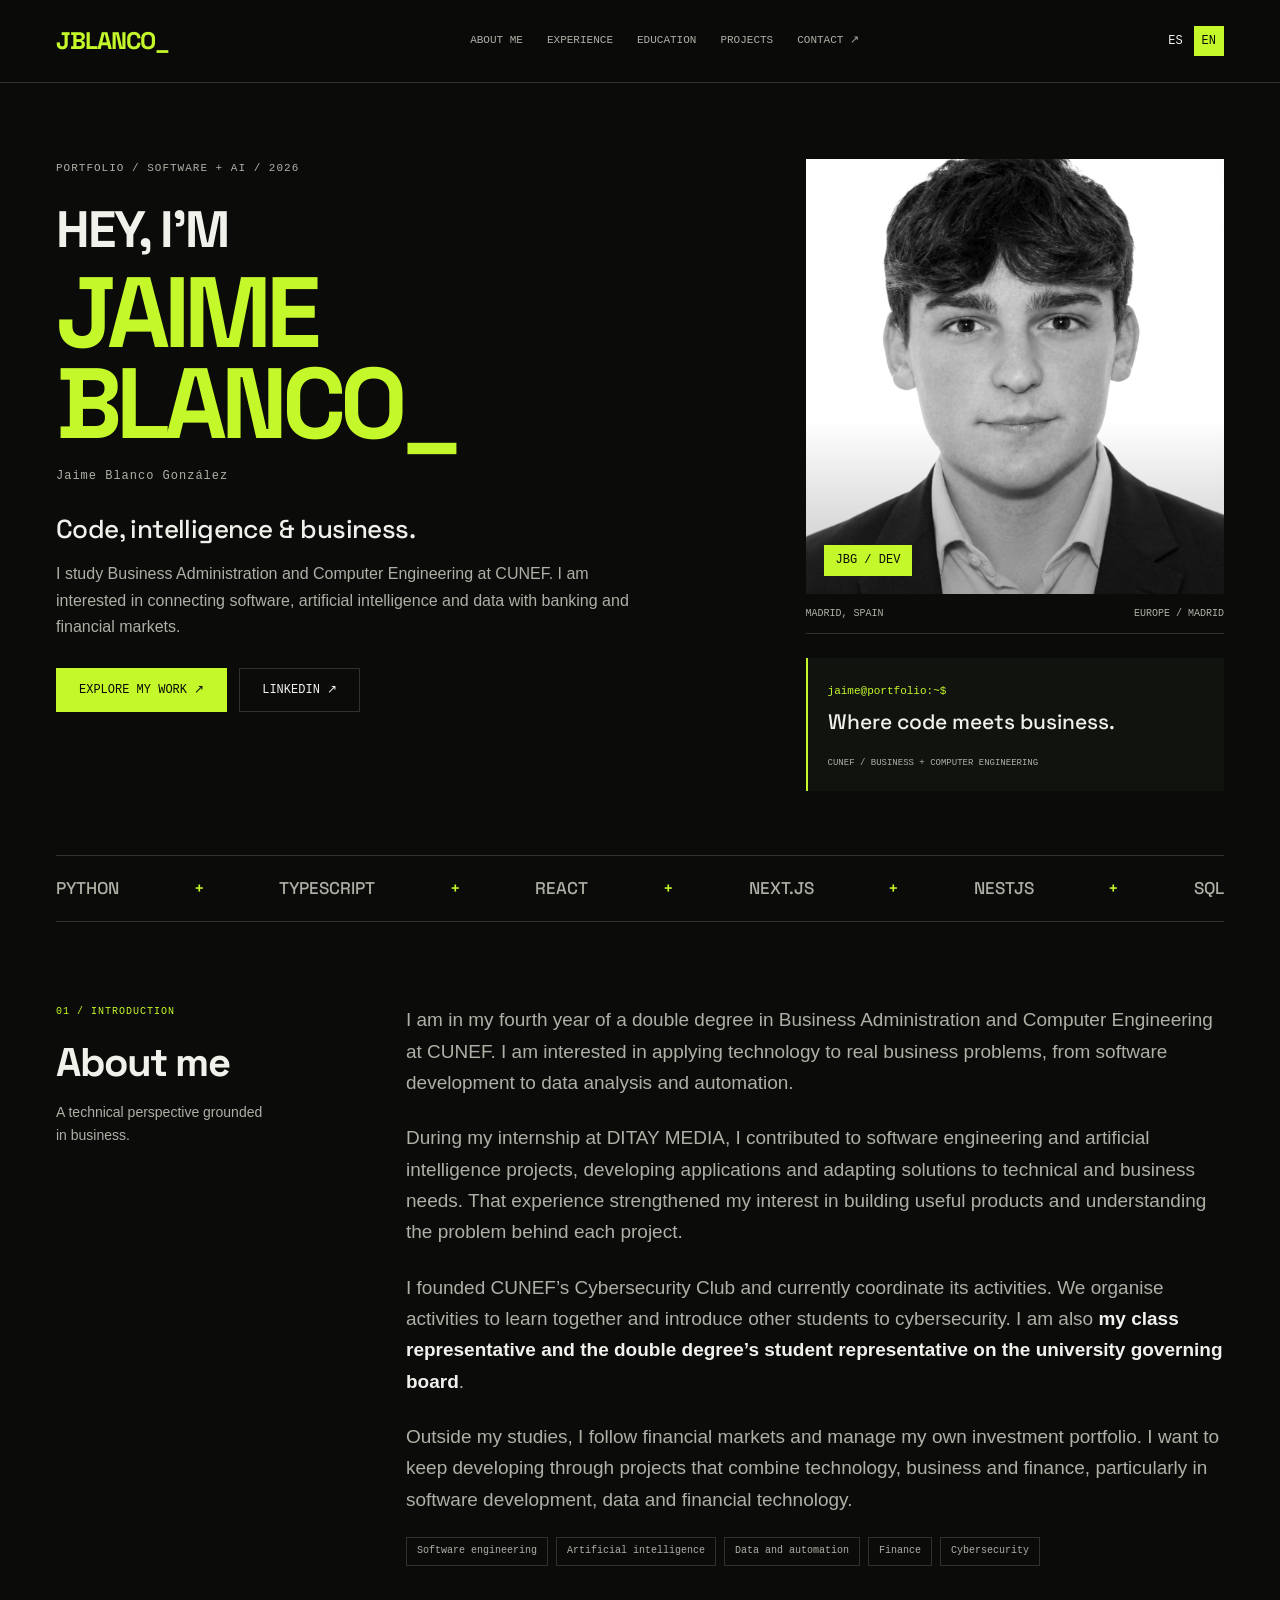
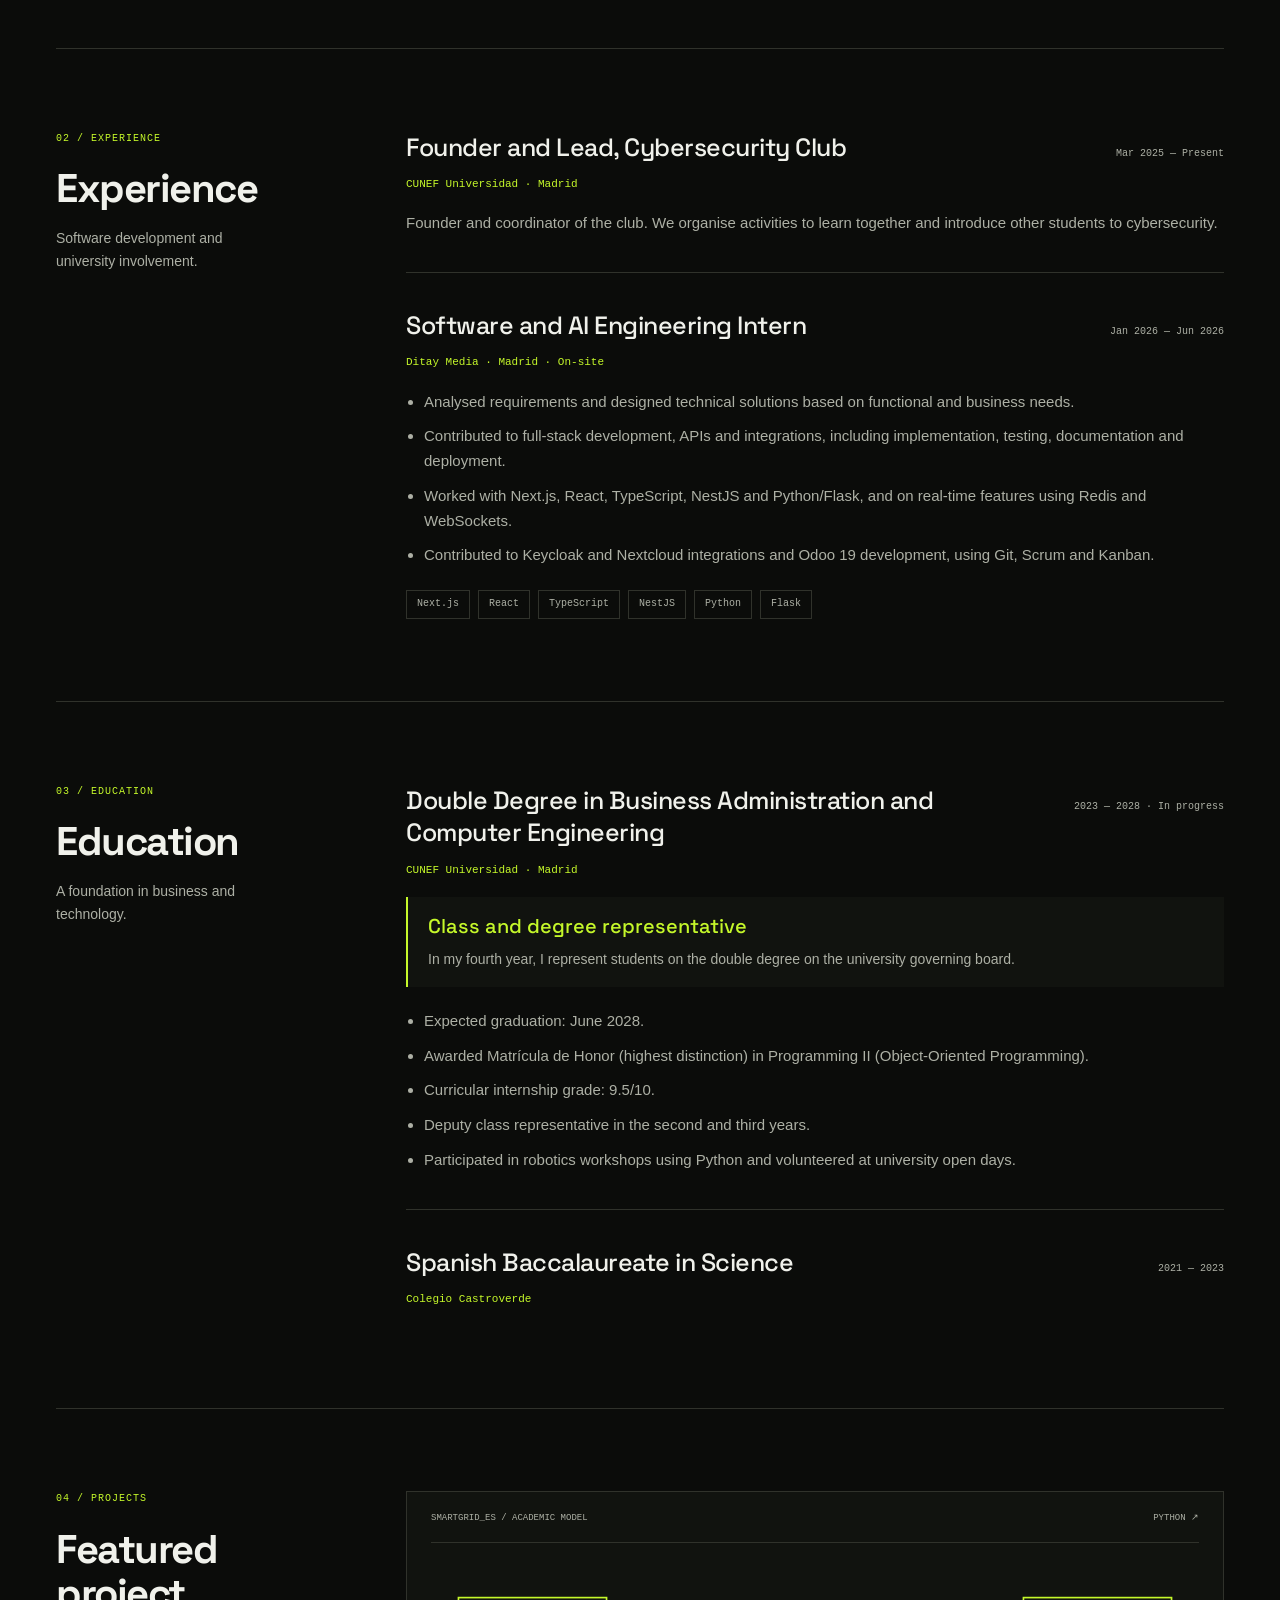
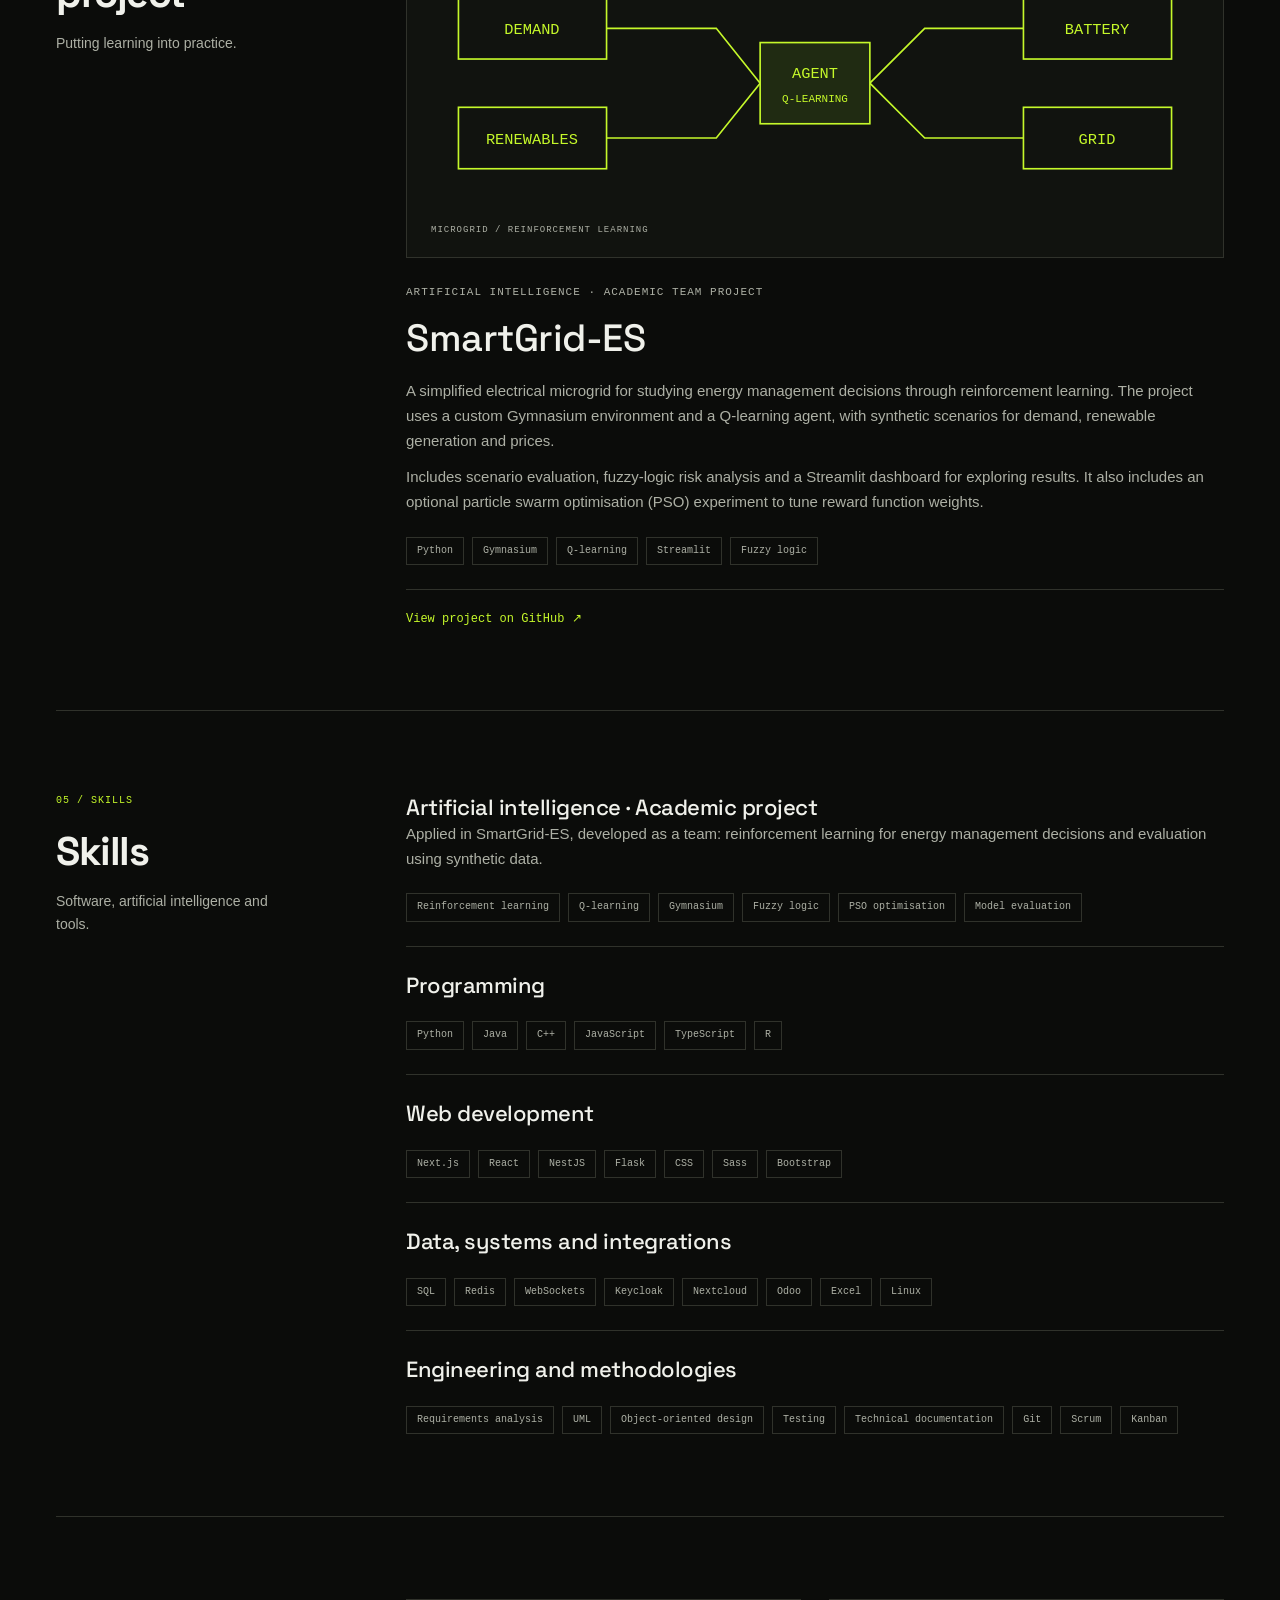
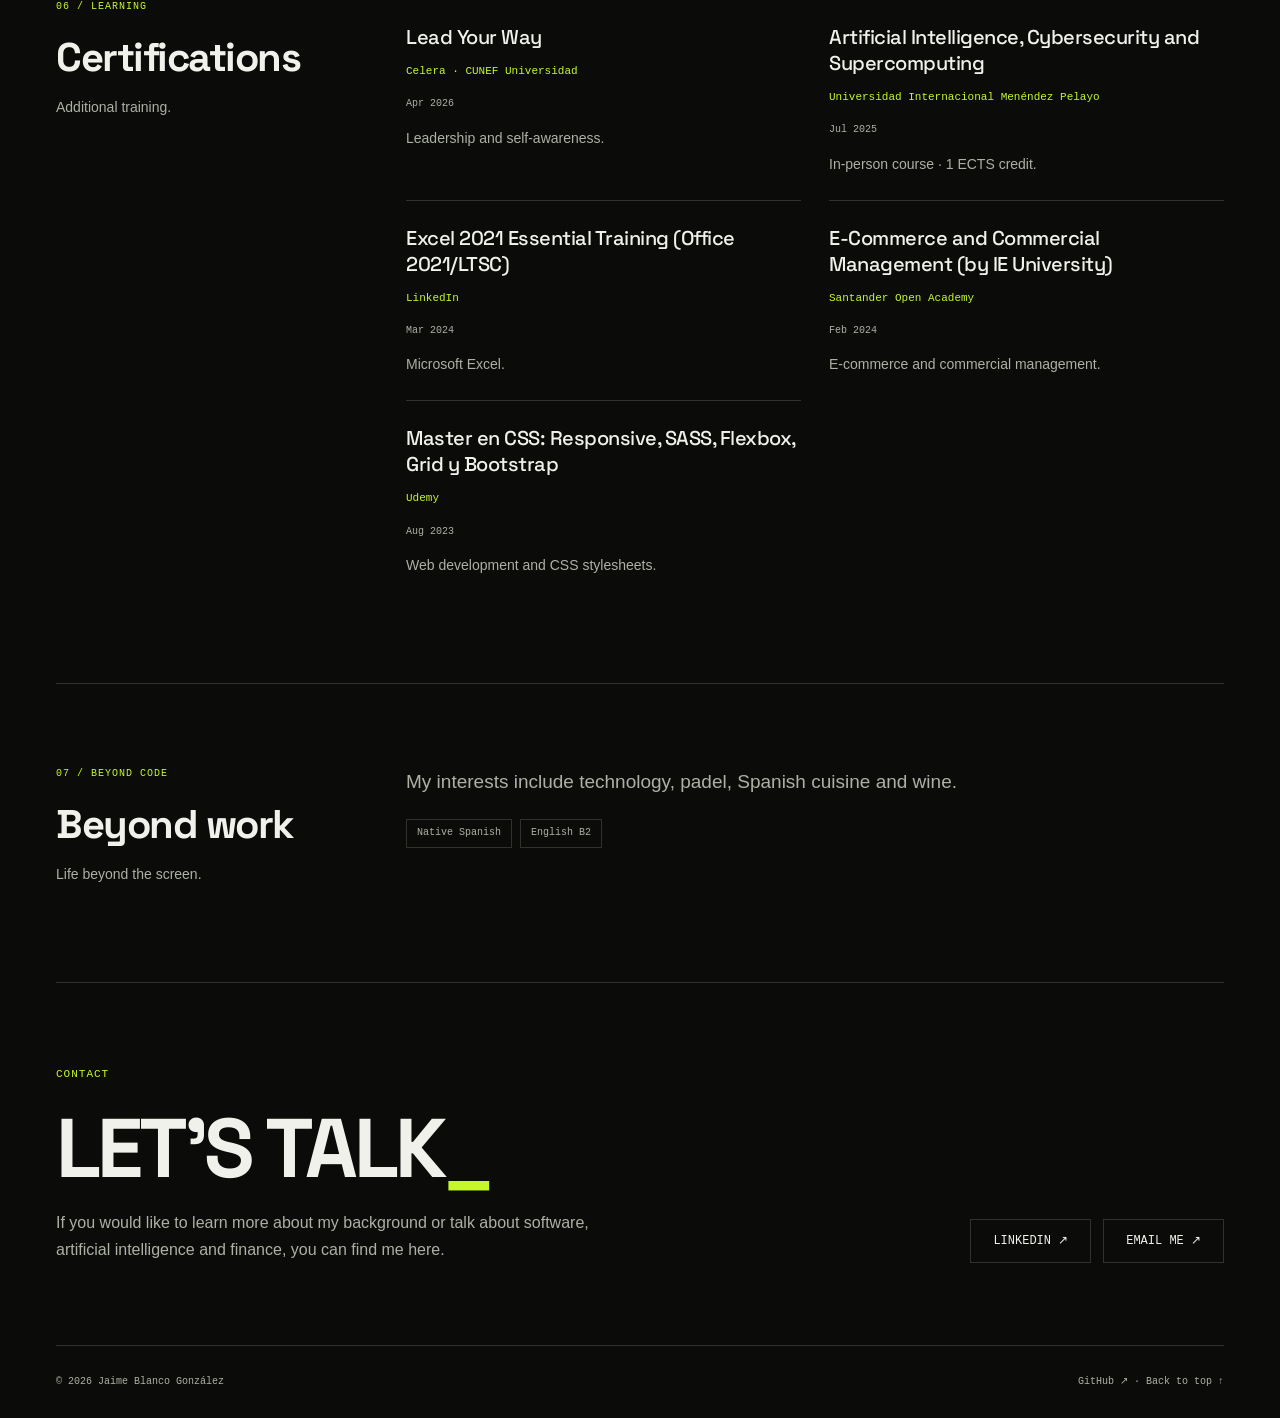
==== commit 6c78c39e: "Update bilingual about section and highlight student representation" ====
--- a/en/index.html
+++ b/en/index.html
@@ -75,8 +75,10 @@
             <p class="section-note">A technical perspective grounded in business.</p>
           </div>
           <div>
-            <p class="body-copy">I am pursuing a double degree in Business Administration and Computer Engineering at CUNEF Universidad. I have contributed to different stages of software development, from requirements analysis and design to implementation, testing and deployment.</p>
-            <p class="body-copy">In artificial intelligence, I have worked with a team on an academic reinforcement learning project for energy management. I want to keep exploring how AI and automation can address business problems, particularly in banking and financial markets. I also founded and lead CUNEF’s Cybersecurity Club.</p>
+            <p class="body-copy">I am in my fourth year of a double degree in Business Administration and Computer Engineering at CUNEF. I am interested in applying technology to real business problems, from software development to data analysis and automation.</p>
+            <p class="body-copy">During my internship at DITAY MEDIA, I contributed to software engineering and artificial intelligence projects, developing applications and adapting solutions to technical and business needs. That experience strengthened my interest in building useful products and understanding the problem behind each project.</p>
+            <p class="body-copy">I founded CUNEF’s Cybersecurity Club and currently coordinate its activities. We organise activities to learn together and introduce other students to cybersecurity. I am also <strong class="highlight">my class representative and the double degree’s student representative on the university governing board</strong>.</p>
+            <p class="body-copy">Outside my studies, I follow financial markets and manage my own investment portfolio. I want to keep developing through projects that combine technology, business and finance, particularly in software development, data and financial technology.</p>
             <div class="tags">
               <span class="tag">Software engineering</span>
               <span class="tag">Artificial intelligence</span>
@@ -101,7 +103,7 @@
                 <span class="date">Mar 2025 — Present</span>
               </div>
               <p class="company">CUNEF Universidad · Madrid</p>
-              <p class="detail">Founder and lead of the university’s cybersecurity club.</p>
+              <p class="detail">Founder and coordinator of the club. We organise activities to learn together and introduce other students to cybersecurity.</p>
             </article>
             <article class="entry">
               <div class="entry-top">
@@ -141,11 +143,12 @@
                 <span class="date">2023 — 2028 · In progress</span>
               </div>
               <p class="company">CUNEF Universidad · Madrid</p>
+              <p class="leadership-summary"><strong>Class and degree representative</strong><span>In my fourth year, I represent students on the double degree on the university governing board.</span></p>
               <ul class="bullet-list">
                 <li>Expected graduation: June 2028.</li>
                 <li>Awarded Matrícula de Honor (highest distinction) in Programming II (Object-Oriented Programming).</li>
                 <li>Curricular internship grade: 9.5/10.</li>
-                <li>Fourth-year degree representative on the university governing board and class representative; deputy class representative in the second and third years.</li>
+                <li>Deputy class representative in the second and third years.</li>
                 <li>Participated in robotics workshops using Python and volunteered at university open days.</li>
               </ul>
             </article>
--- a/src/css/styles.css
+++ b/src/css/styles.css
@@ -81,6 +81,9 @@
 .cert .detail { font-size:14px; }
 .small-note { font-size:13px; color:var(--muted); margin:18px 0 0; }
 .highlight { color:var(--ink); font-weight:600; }
+.leadership-summary { margin:0 0 22px; padding:16px 20px; border-left:2px solid var(--accent); background:var(--white); }
+.leadership-summary strong { display:block; color:var(--accent); font:500 20px/1.35 Space,Arial,sans-serif; }
+.leadership-summary span { display:block; margin-top:8px; color:var(--muted); font-size:14px; }
 .contact { display:flex; align-items:flex-end; justify-content:space-between; gap:40px; }
 .contact h2 { font-size:clamp(48px,6.5vw,90px); letter-spacing:-4px; }
 .contact h2 span { color:var(--accent); }
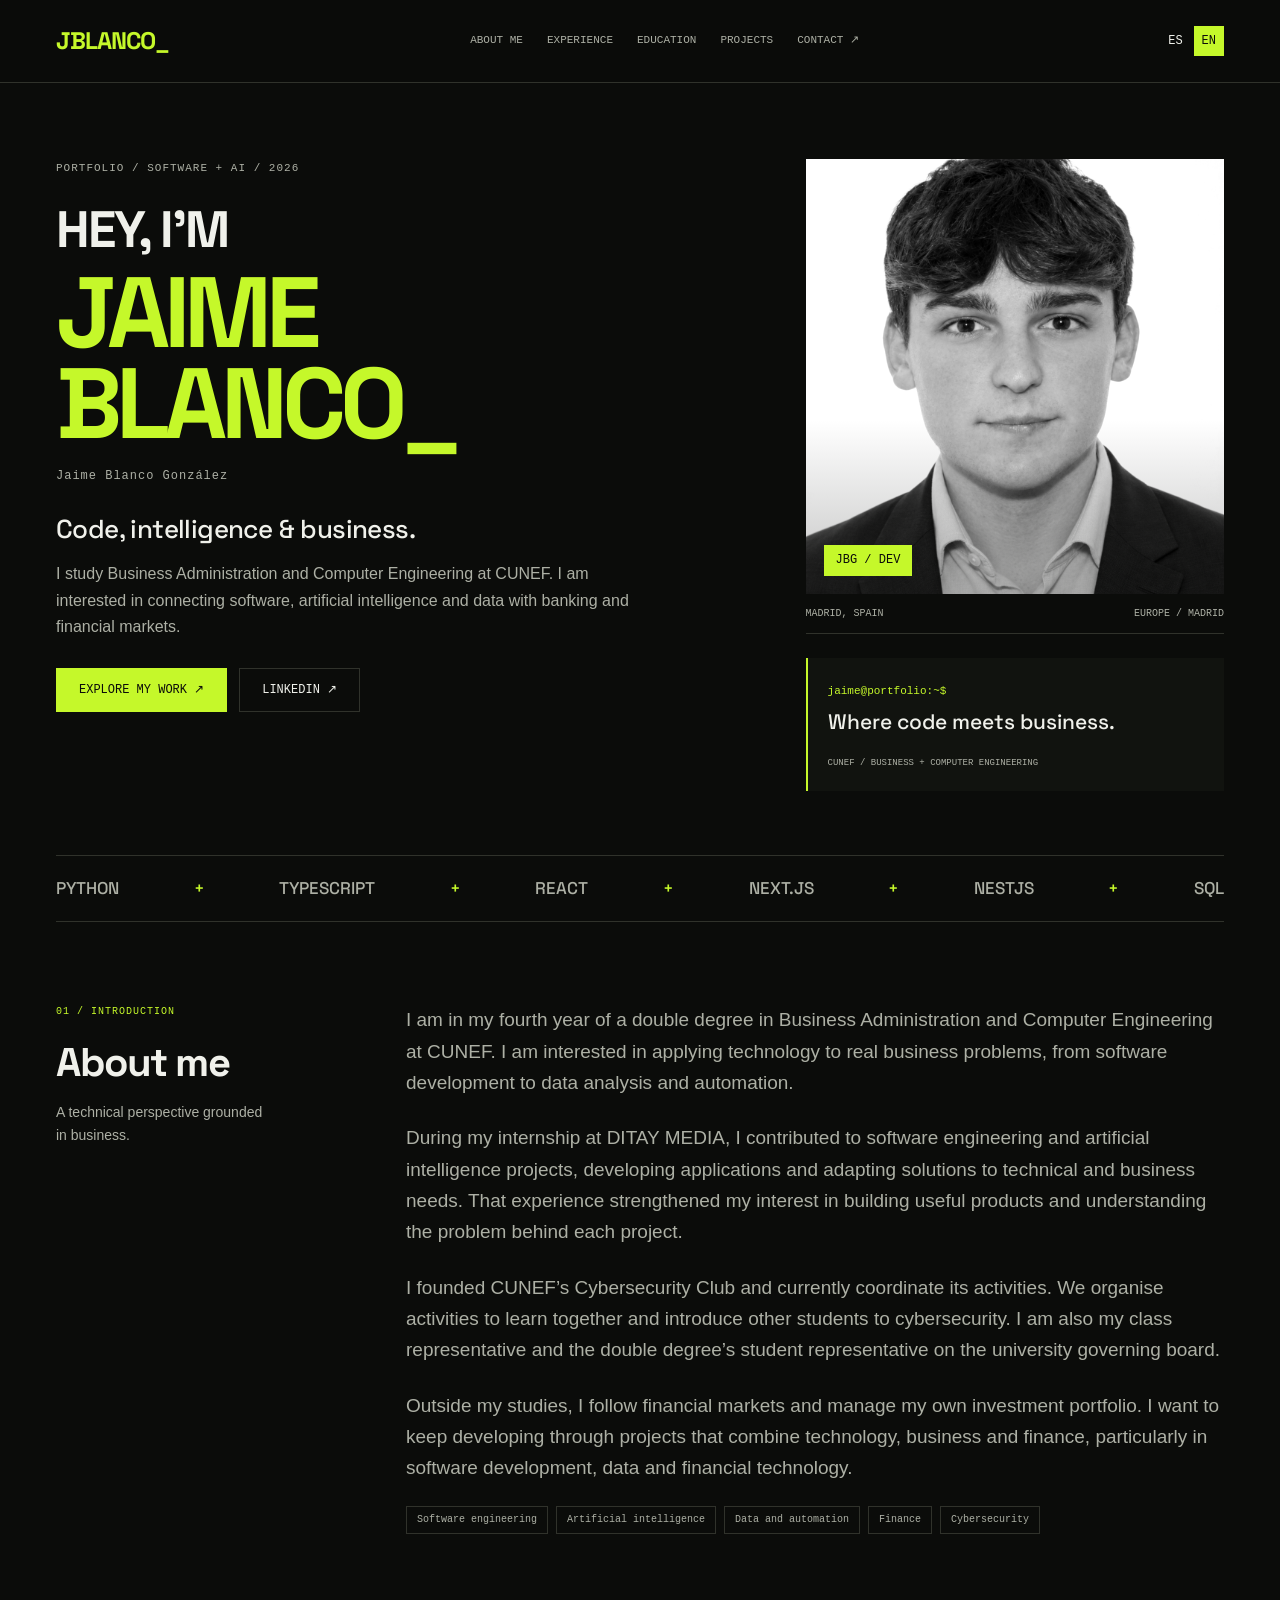
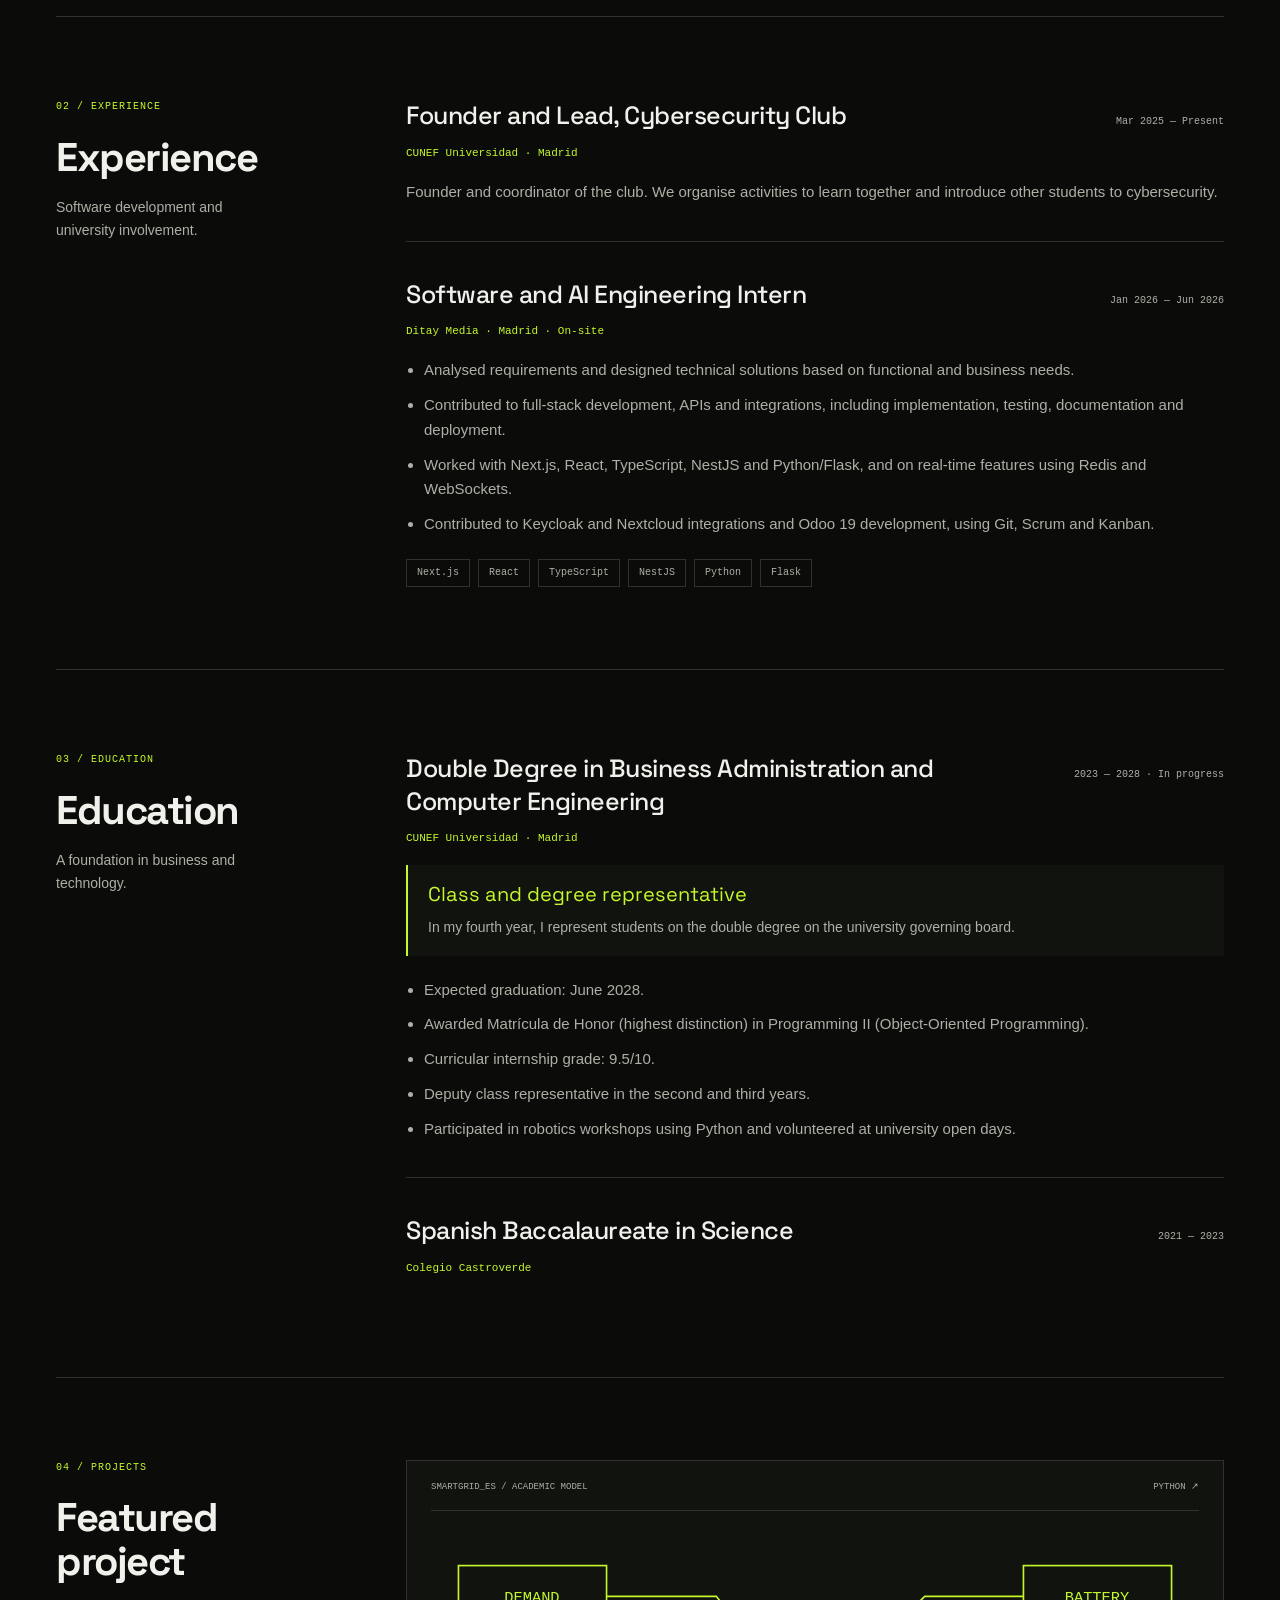
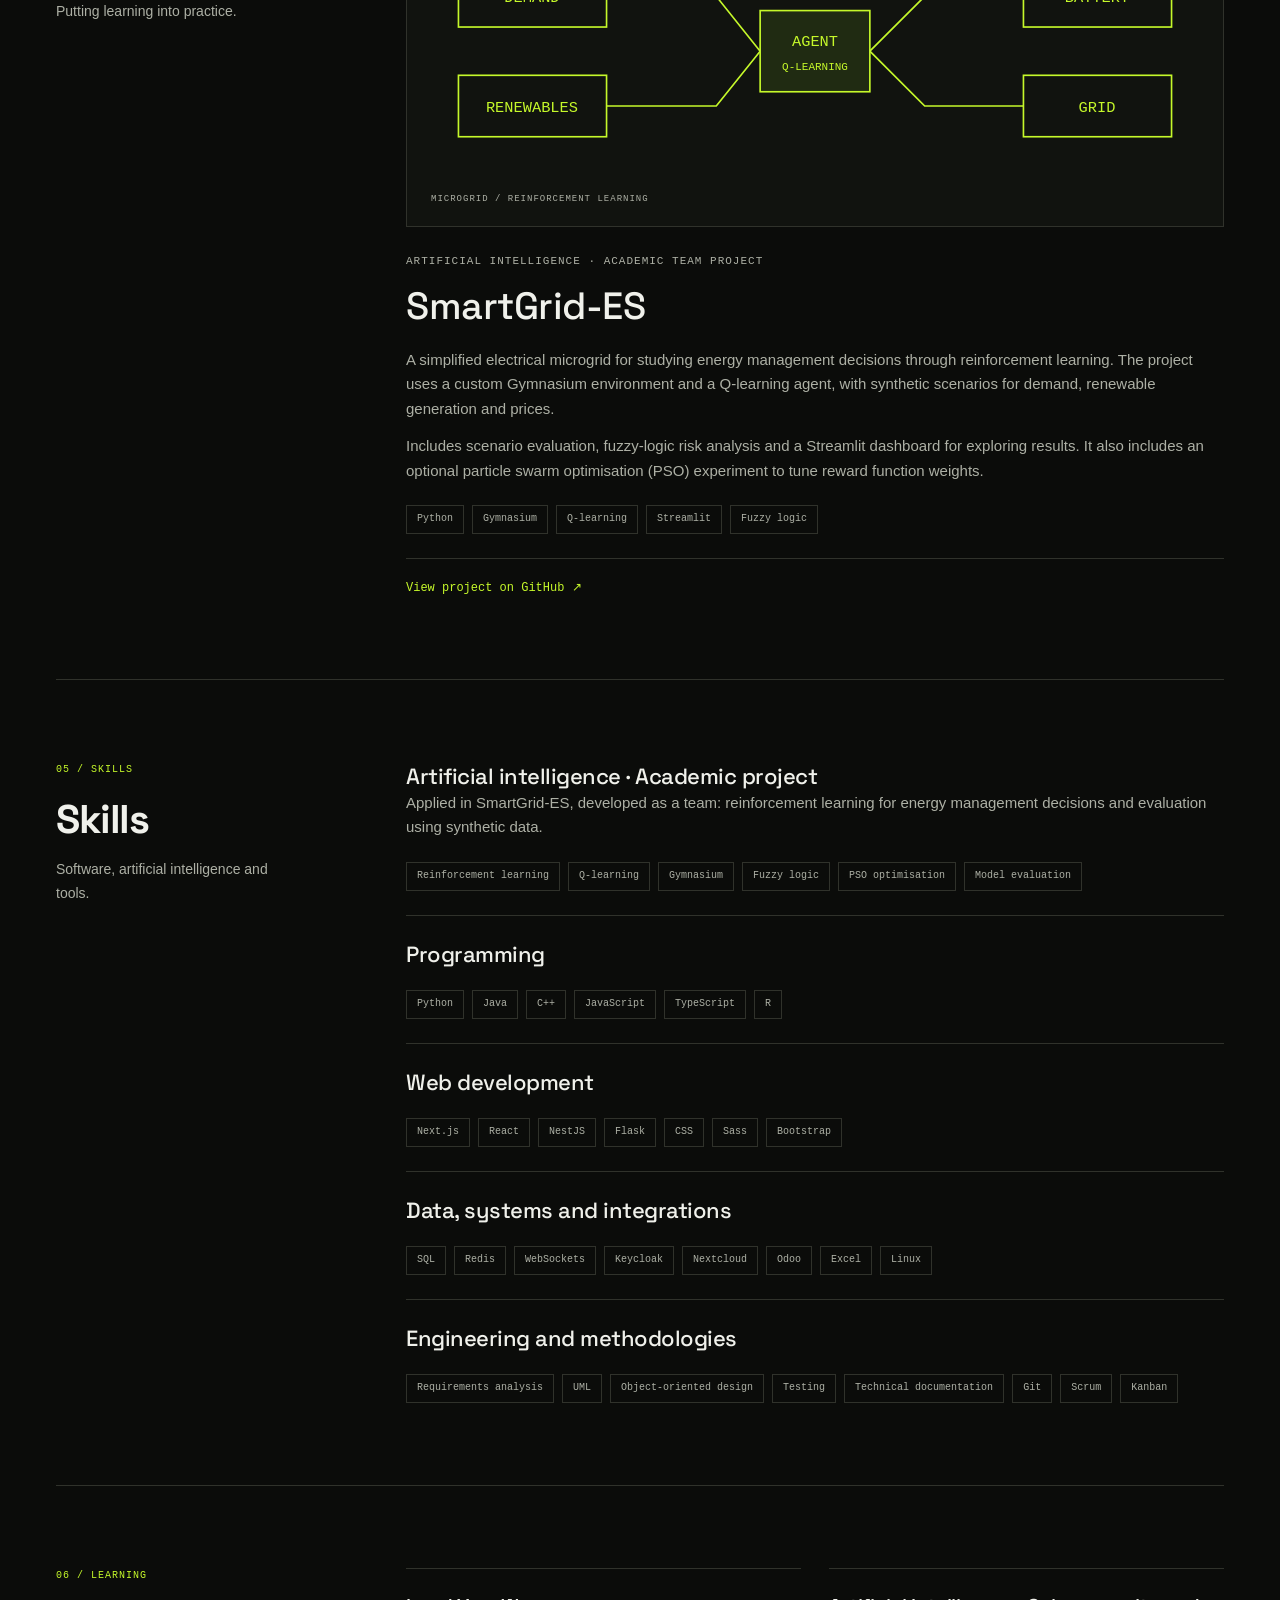
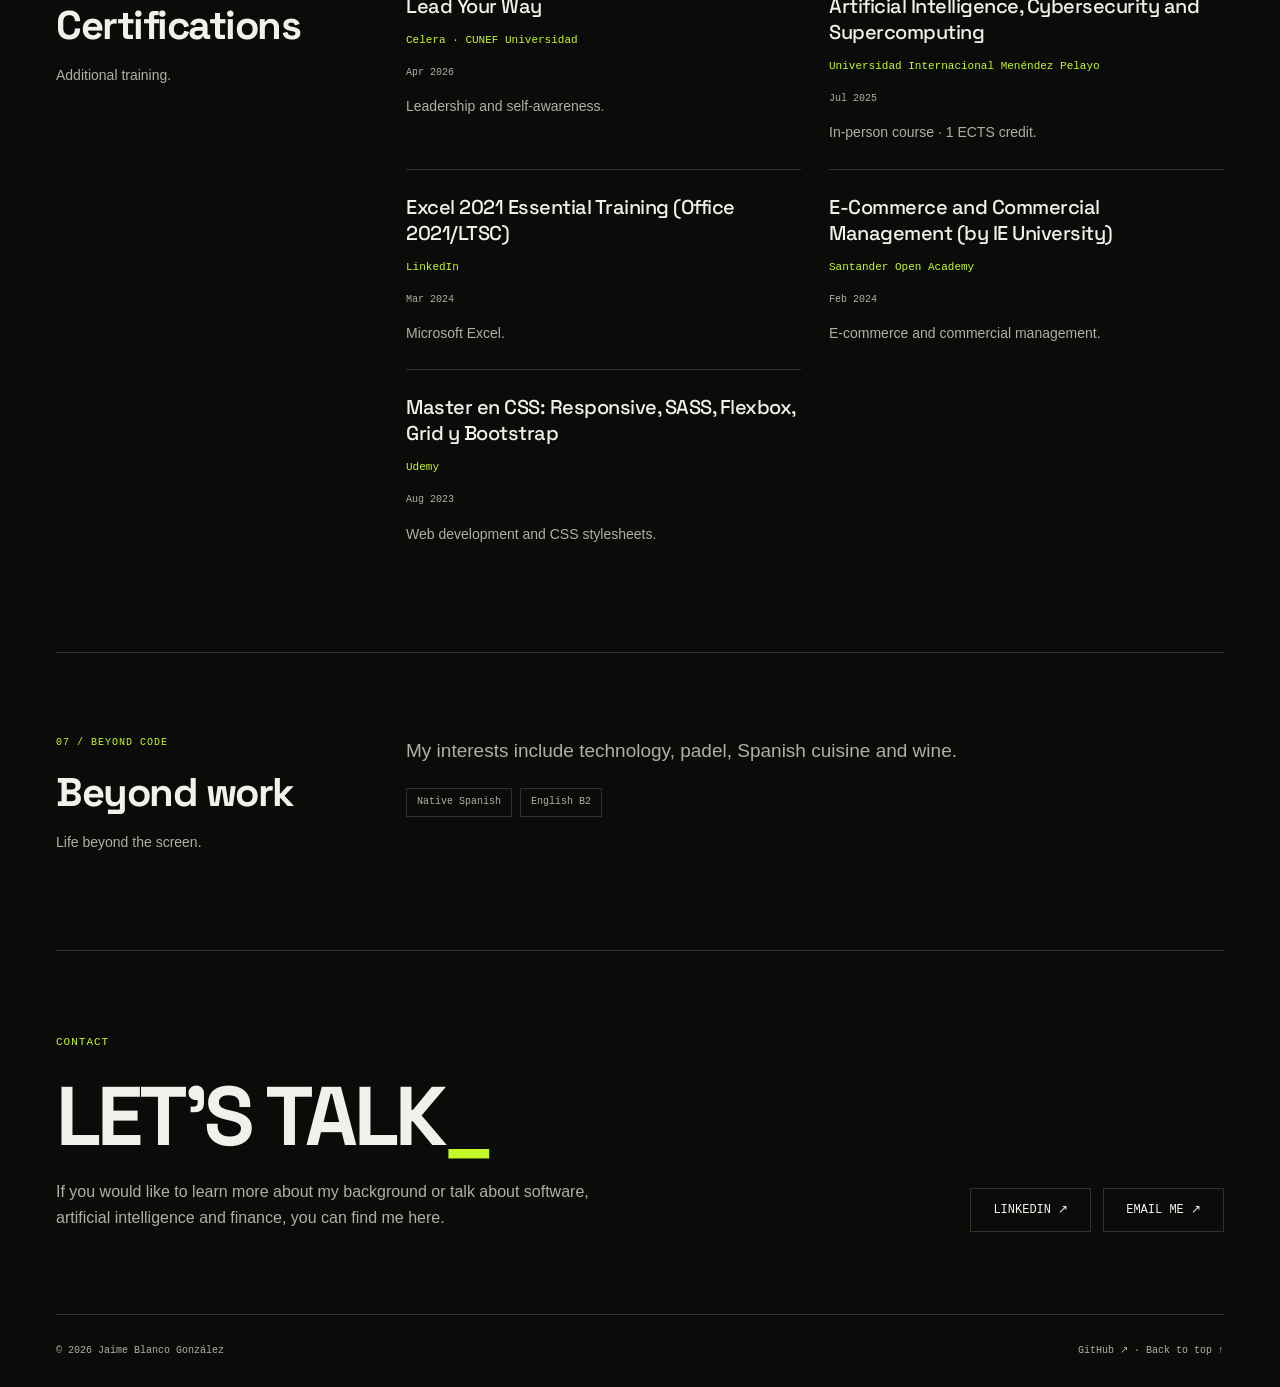
==== commit 23bbbab1: "Remove bold emphasis from student representation text" ====
--- a/en/index.html
+++ b/en/index.html
@@ -77,7 +77,7 @@
           <div>
             <p class="body-copy">I am in my fourth year of a double degree in Business Administration and Computer Engineering at CUNEF. I am interested in applying technology to real business problems, from software development to data analysis and automation.</p>
             <p class="body-copy">During my internship at DITAY MEDIA, I contributed to software engineering and artificial intelligence projects, developing applications and adapting solutions to technical and business needs. That experience strengthened my interest in building useful products and understanding the problem behind each project.</p>
-            <p class="body-copy">I founded CUNEF’s Cybersecurity Club and currently coordinate its activities. We organise activities to learn together and introduce other students to cybersecurity. I am also <strong class="highlight">my class representative and the double degree’s student representative on the university governing board</strong>.</p>
+            <p class="body-copy">I founded CUNEF’s Cybersecurity Club and currently coordinate its activities. We organise activities to learn together and introduce other students to cybersecurity. I am also my class representative and the double degree’s student representative on the university governing board.</p>
             <p class="body-copy">Outside my studies, I follow financial markets and manage my own investment portfolio. I want to keep developing through projects that combine technology, business and finance, particularly in software development, data and financial technology.</p>
             <div class="tags">
               <span class="tag">Software engineering</span>
@@ -143,7 +143,7 @@
                 <span class="date">2023 — 2028 · In progress</span>
               </div>
               <p class="company">CUNEF Universidad · Madrid</p>
-              <p class="leadership-summary"><strong>Class and degree representative</strong><span>In my fourth year, I represent students on the double degree on the university governing board.</span></p>
+              <p class="leadership-summary"><span class="leadership-title">Class and degree representative</span><span>In my fourth year, I represent students on the double degree on the university governing board.</span></p>
               <ul class="bullet-list">
                 <li>Expected graduation: June 2028.</li>
                 <li>Awarded Matrícula de Honor (highest distinction) in Programming II (Object-Oriented Programming).</li>
--- a/src/css/styles.css
+++ b/src/css/styles.css
@@ -80,10 +80,9 @@
 .cert .company { margin:12px 0 8px; }
 .cert .detail { font-size:14px; }
 .small-note { font-size:13px; color:var(--muted); margin:18px 0 0; }
-.highlight { color:var(--ink); font-weight:600; }
 .leadership-summary { margin:0 0 22px; padding:16px 20px; border-left:2px solid var(--accent); background:var(--white); }
-.leadership-summary strong { display:block; color:var(--accent); font:500 20px/1.35 Space,Arial,sans-serif; }
 .leadership-summary span { display:block; margin-top:8px; color:var(--muted); font-size:14px; }
+.leadership-summary .leadership-title { margin-top:0; color:var(--accent); font:400 20px/1.35 Space,Arial,sans-serif; }
 .contact { display:flex; align-items:flex-end; justify-content:space-between; gap:40px; }
 .contact h2 { font-size:clamp(48px,6.5vw,90px); letter-spacing:-4px; }
 .contact h2 span { color:var(--accent); }
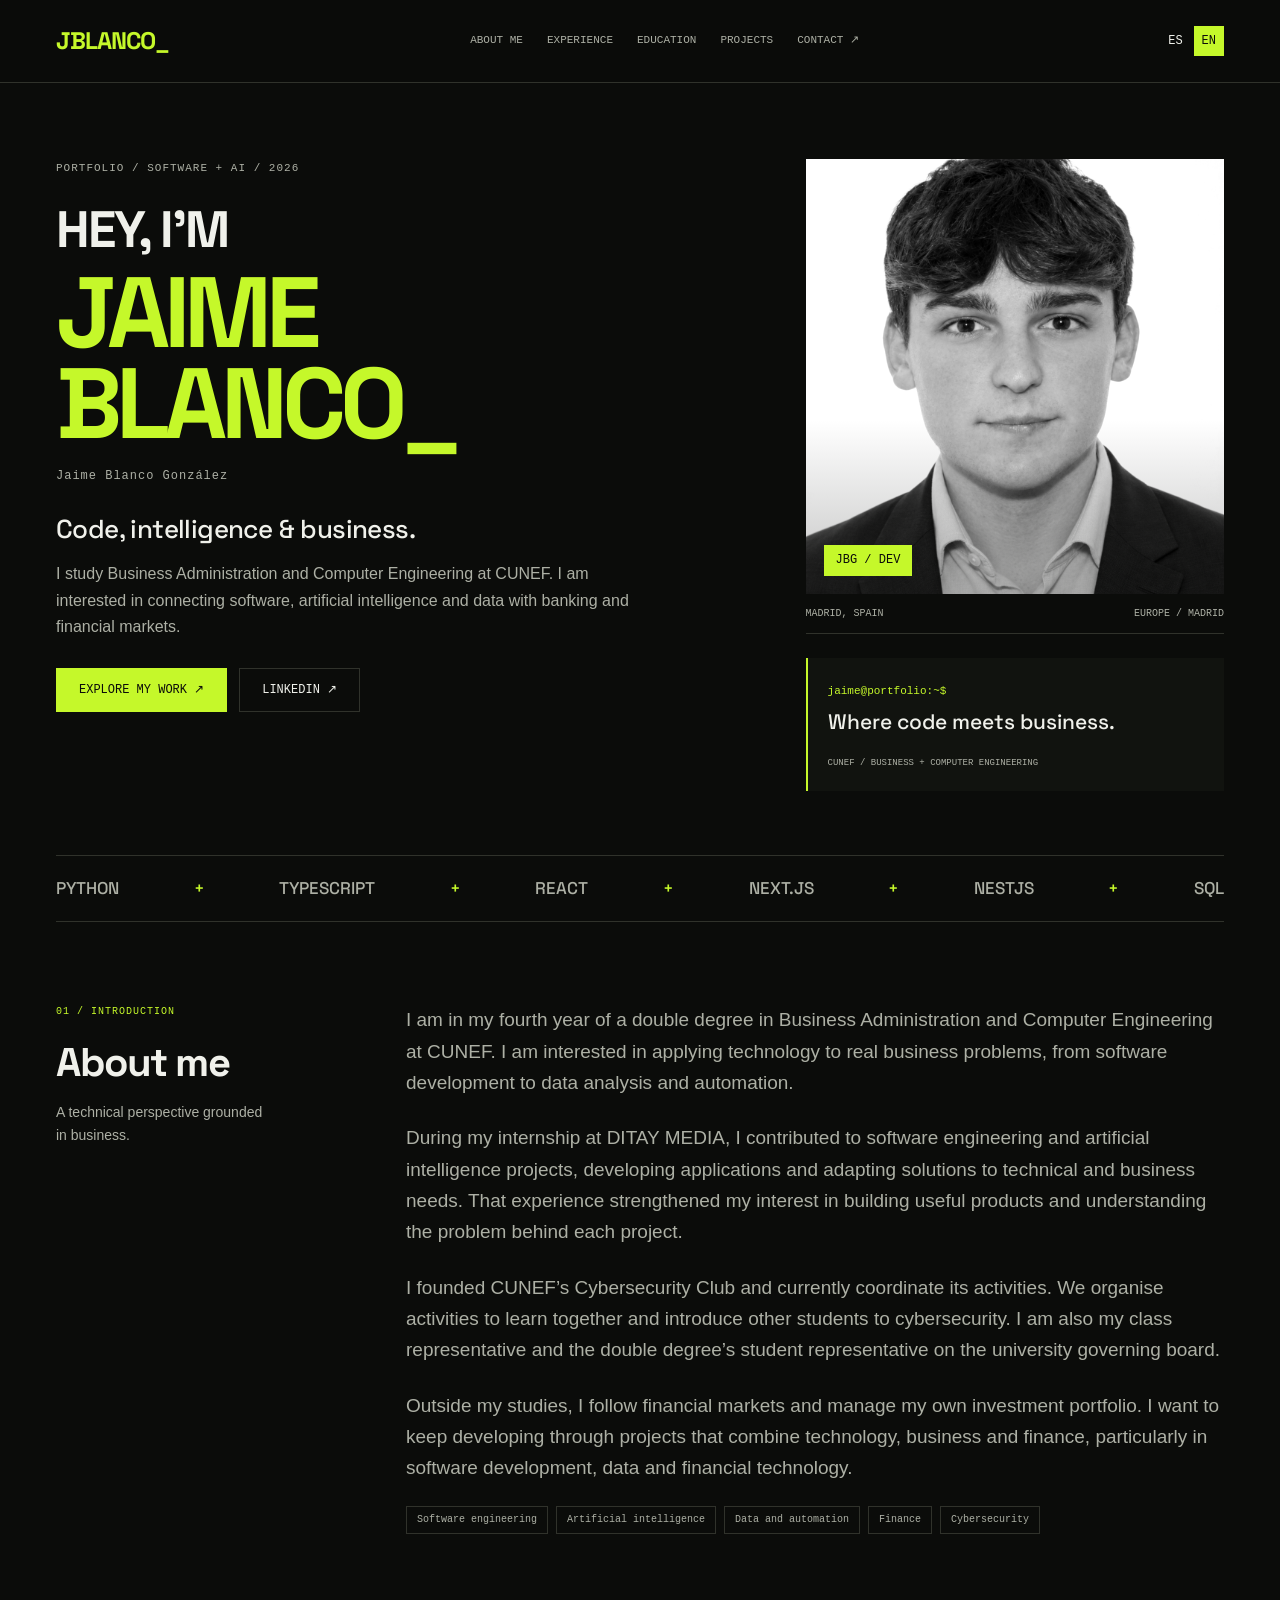
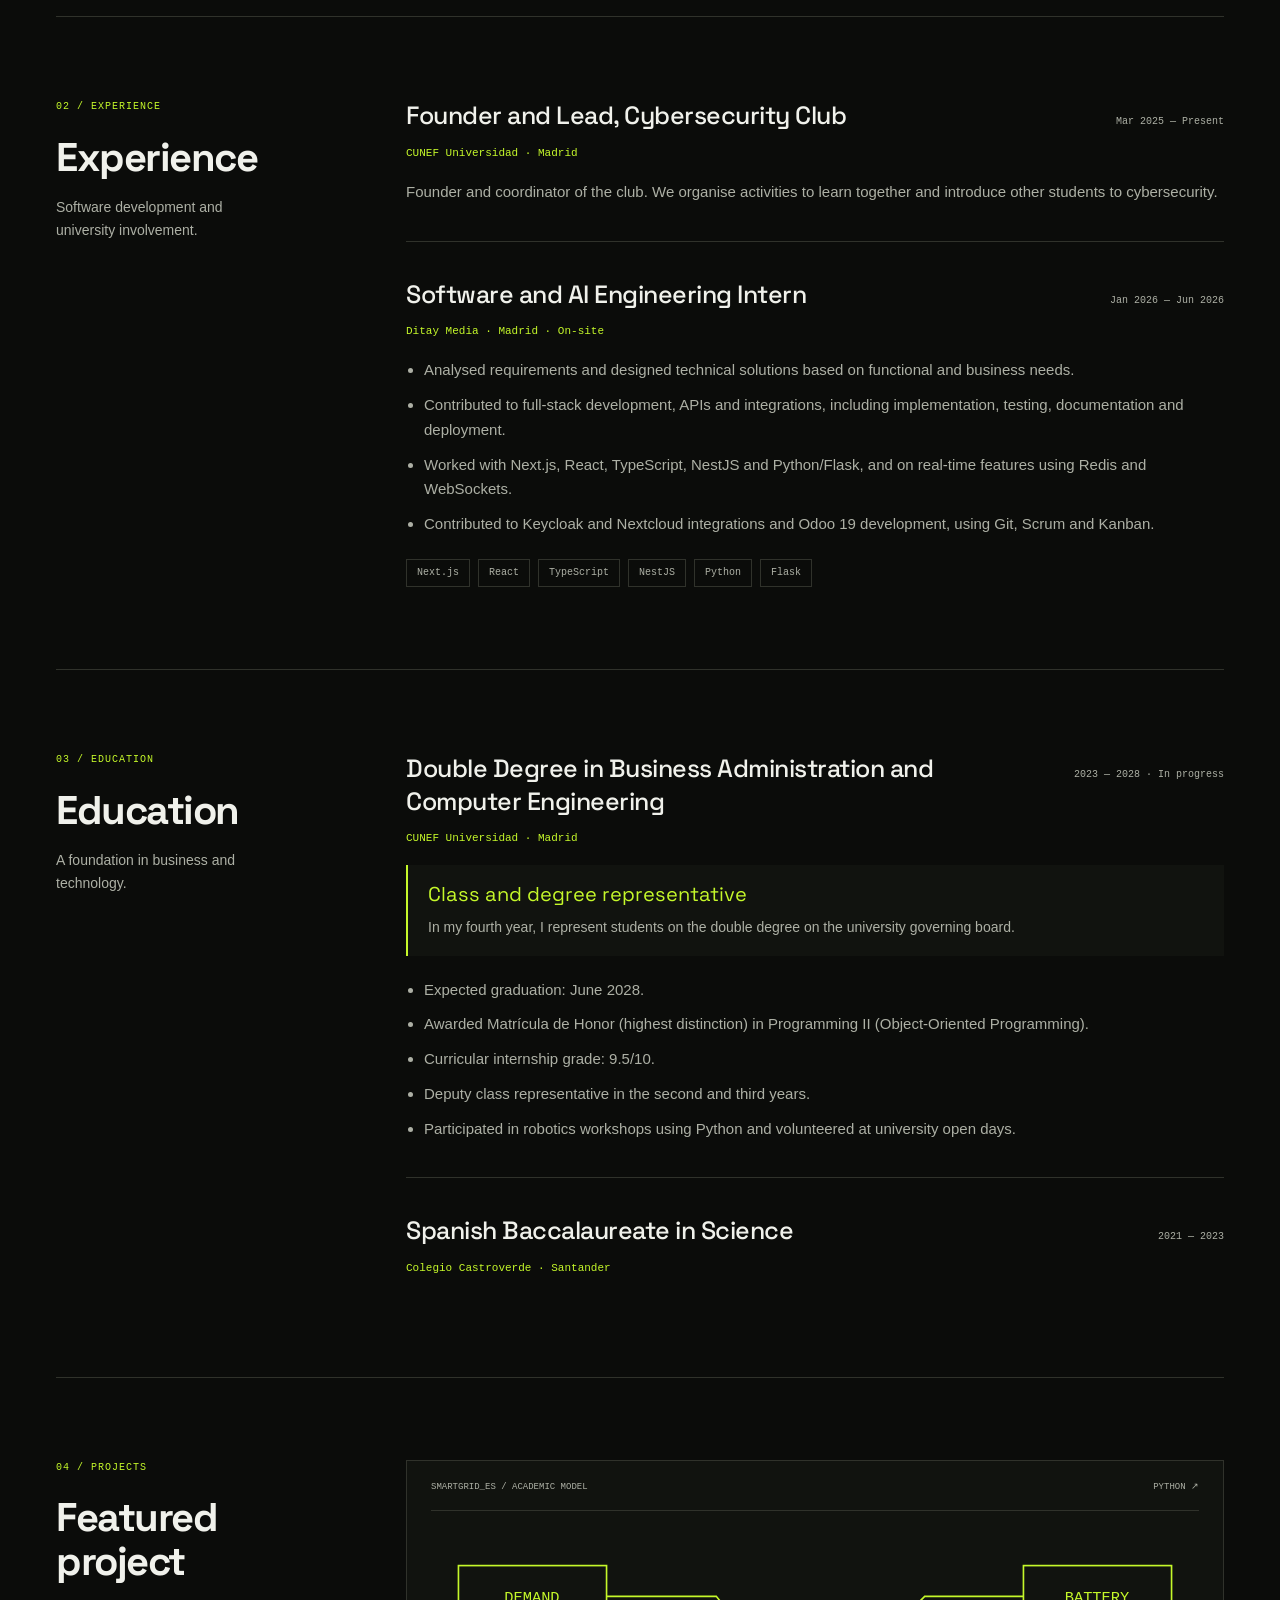
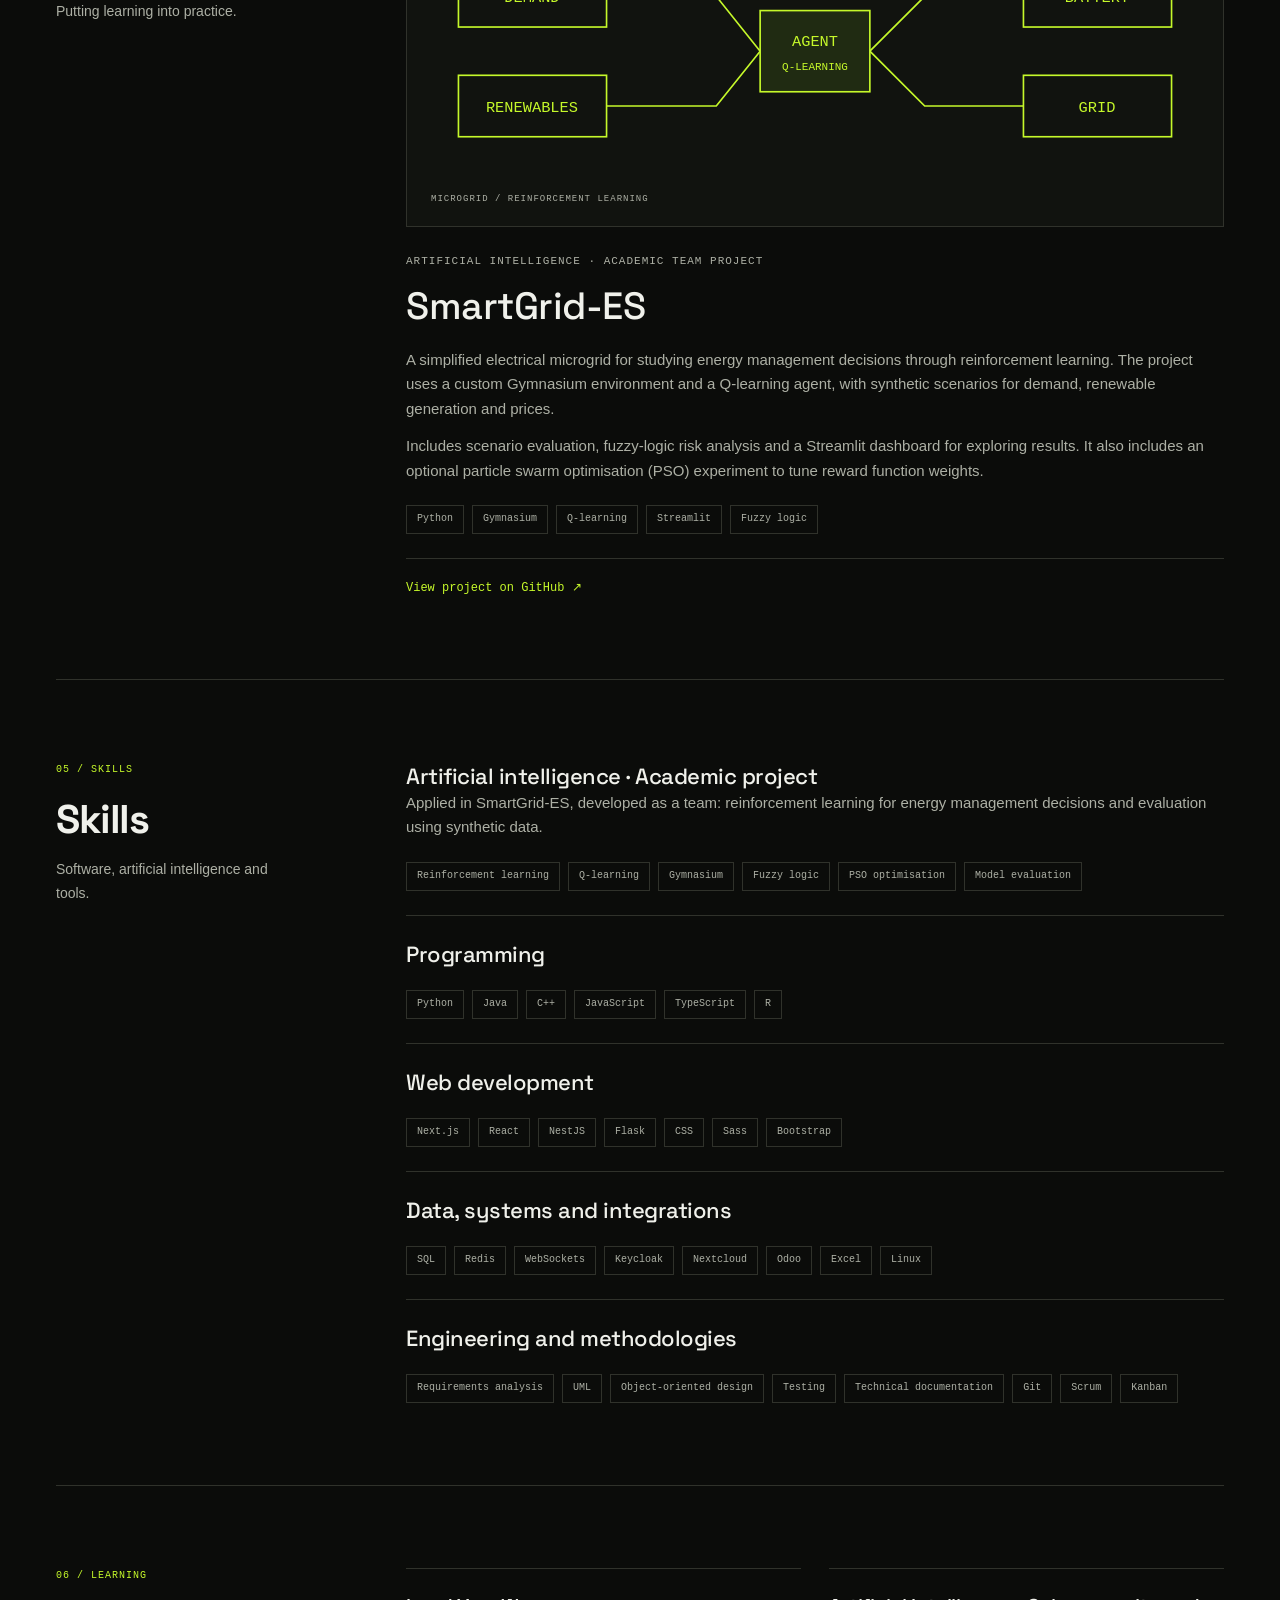
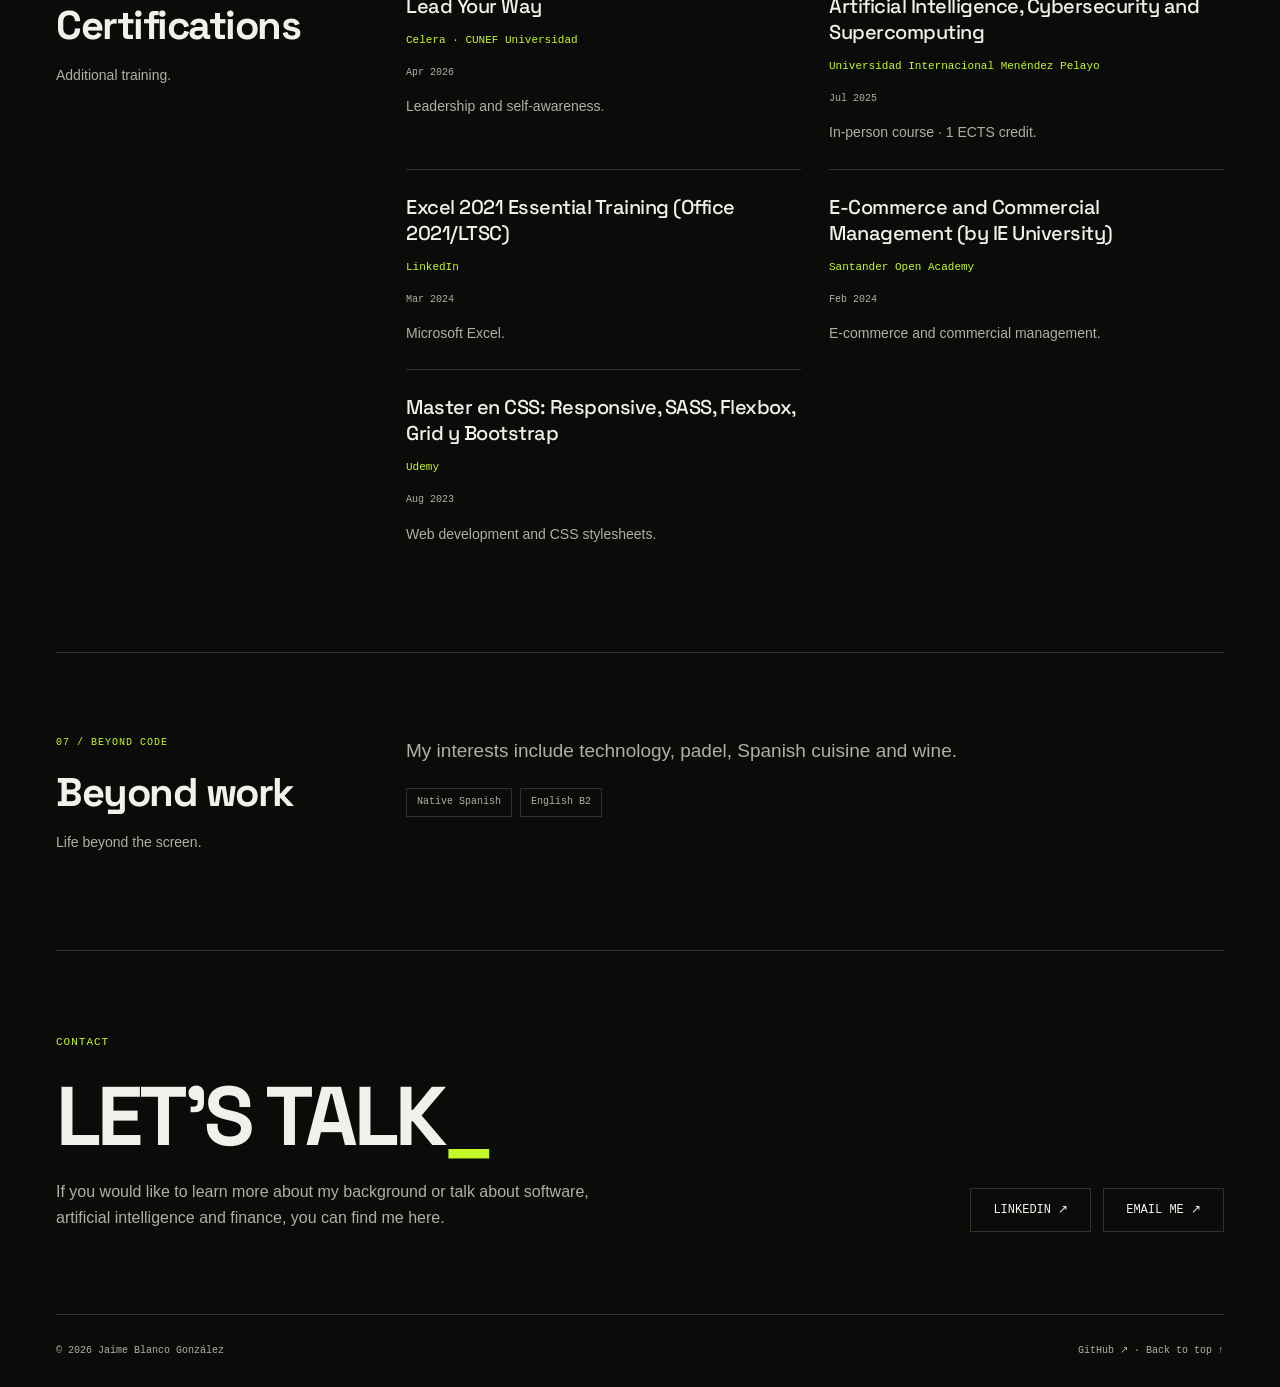
==== commit 53d5552d: "Update school name to include location" ====
--- a/en/index.html
+++ b/en/index.html
@@ -157,7 +157,7 @@
                 <h3>Spanish Baccalaureate in Science</h3>
                 <span class="date">2021 — 2023</span>
               </div>
-              <p class="company">Colegio Castroverde</p>
+              <p class="company">Colegio Castroverde · Santander</p>
             </article>
           </div>
         </div>
